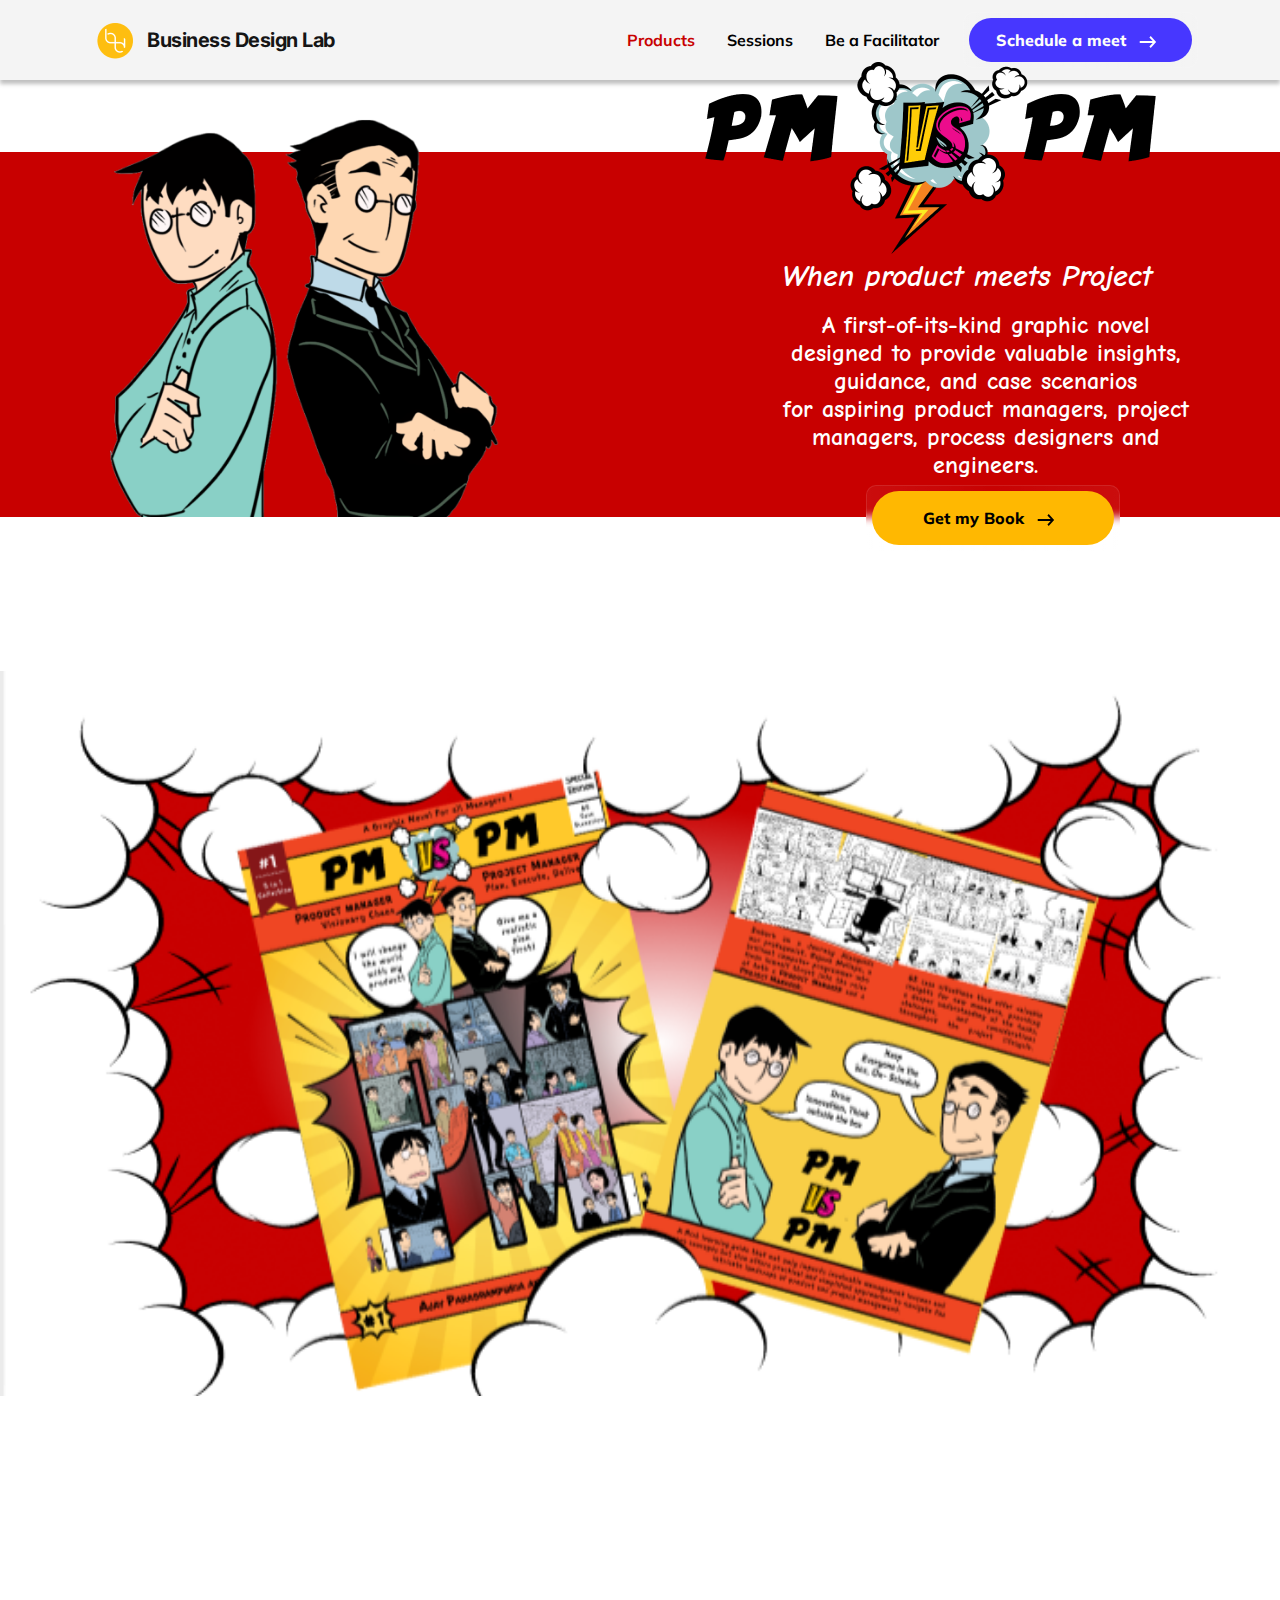
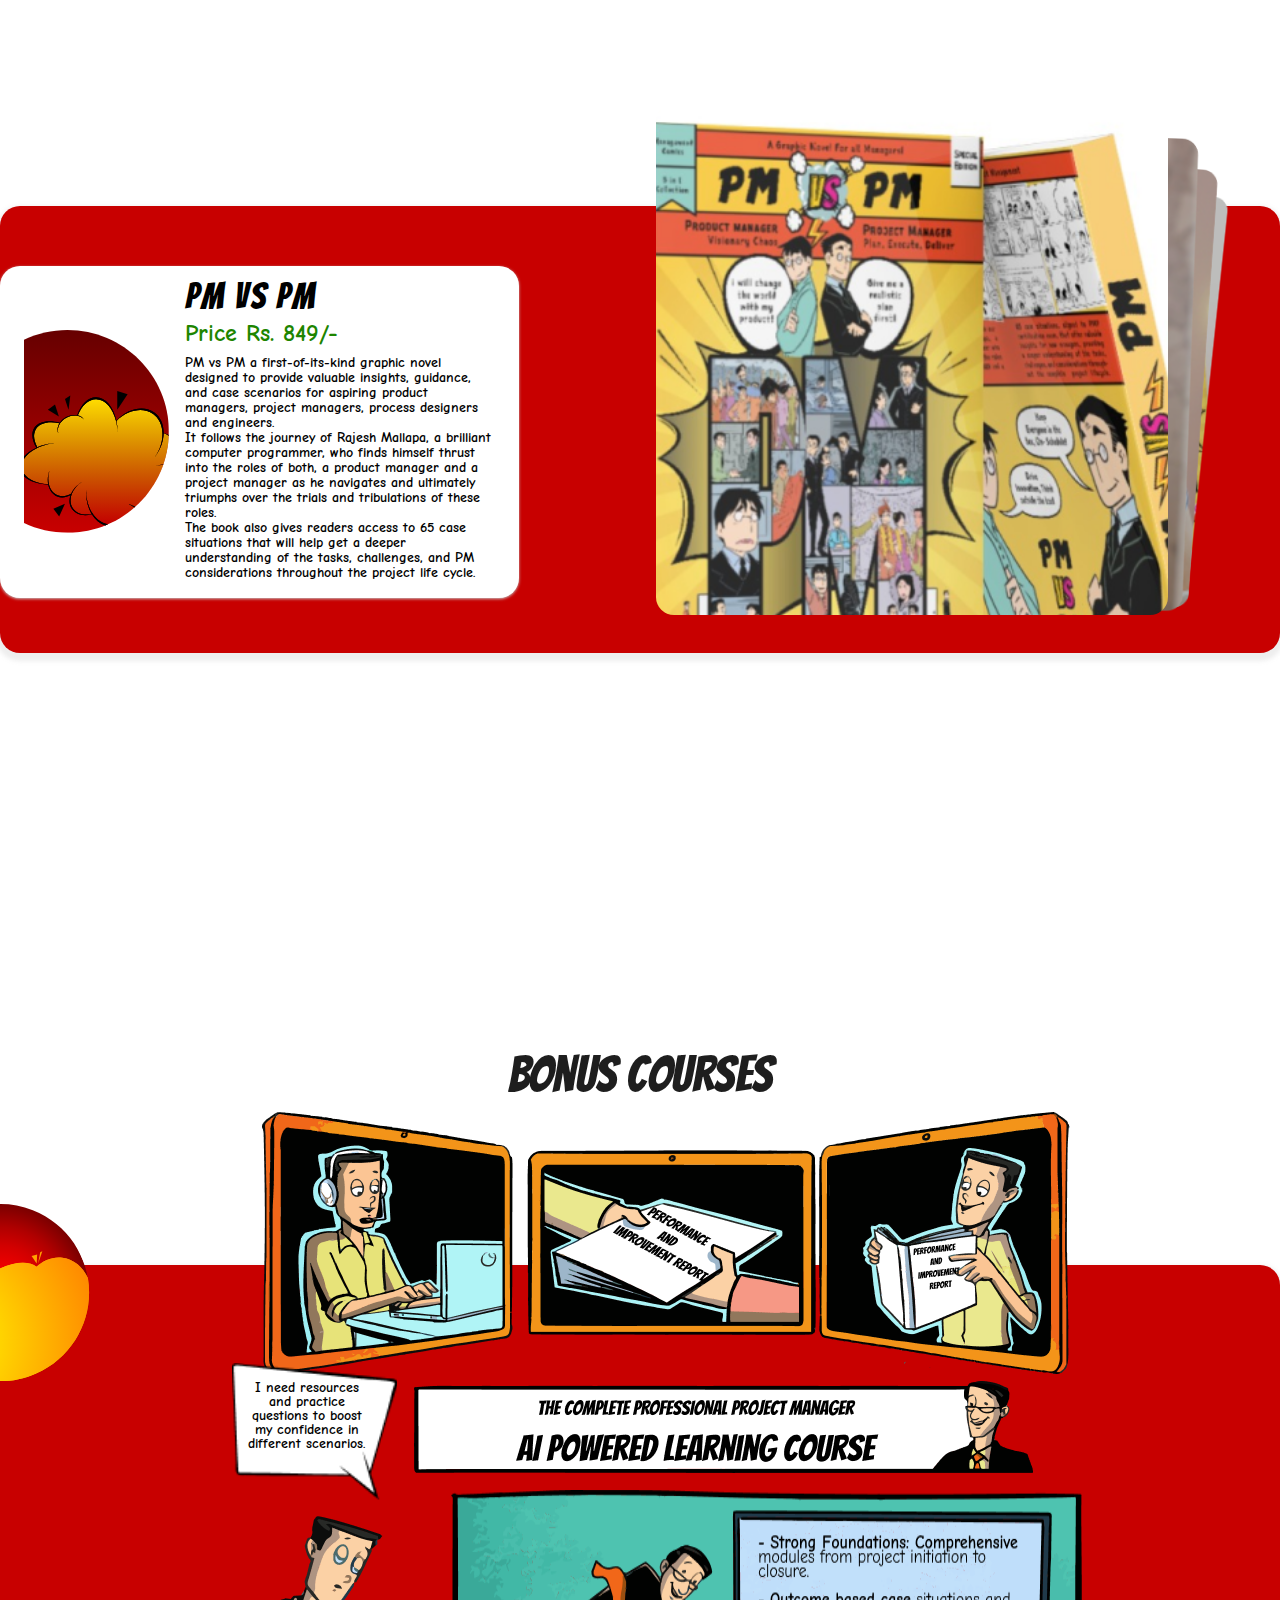
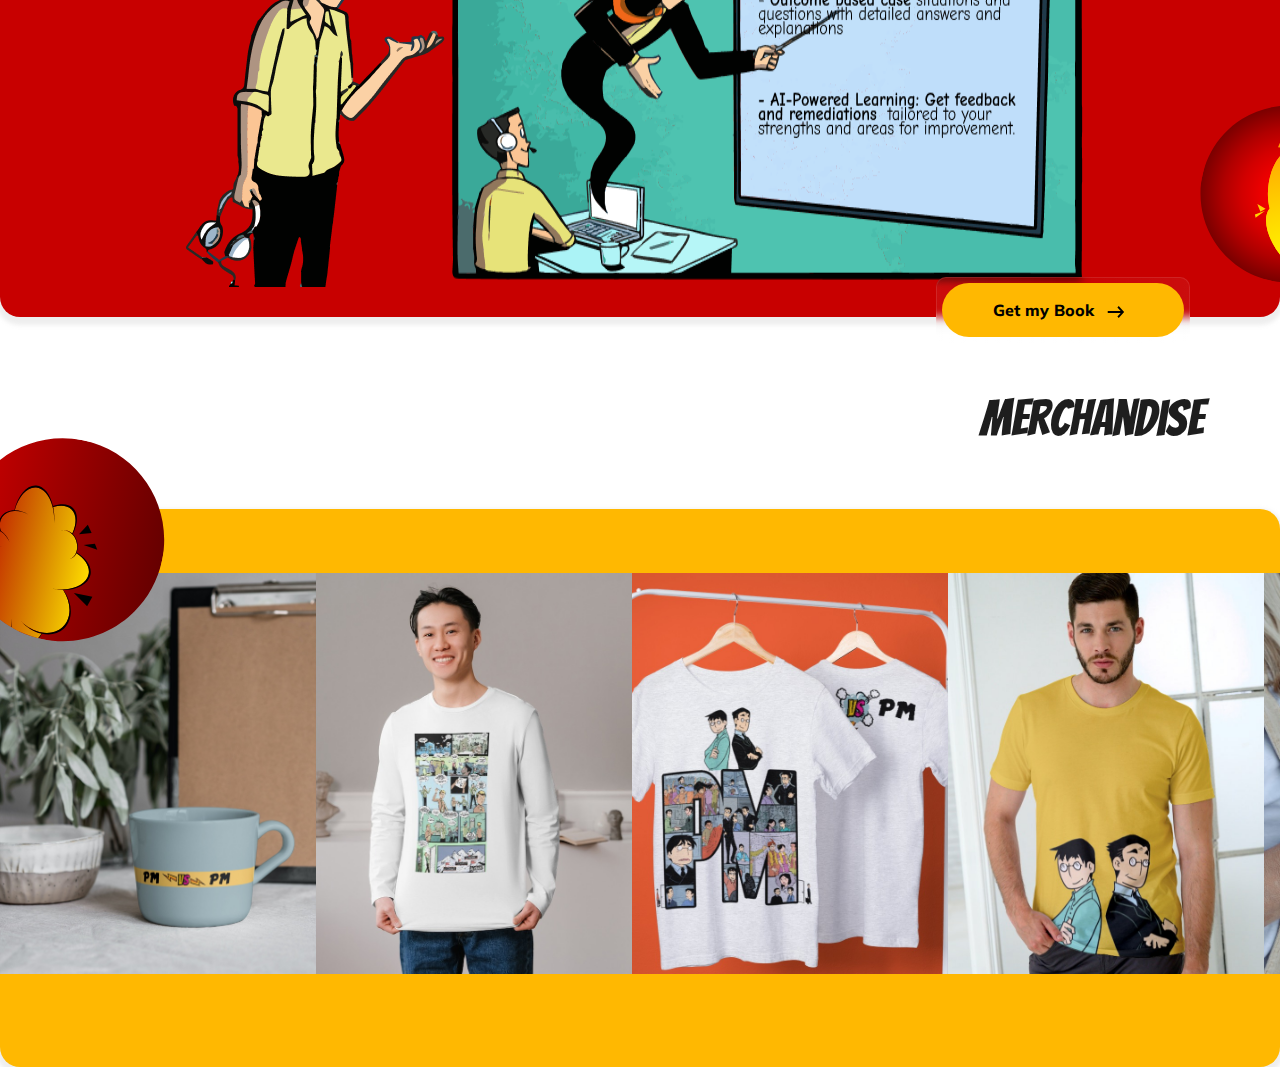
==== index.html @ f2a768a2 "new changes" ====
<!DOCTYPE html>
<html lang="zxx">
  <head>
    <title>Comic </title>
    <meta charset="UTF-8" />
    <meta name="description" content="Comic " />
    <meta name="keywords" content="comic" />
    <meta name="viewport" content="width=device-width, initial-scale=1.0" />
    <!-- Favicon -->
    <link href="img/favicon.ico" rel="shortcut icon" />

    <!-- Stylesheets -->
    <link rel="stylesheet" href="assets/css/animate.css" />
    <link rel="stylesheet" href="assets/css/aos.css" />
    <link rel="stylesheet" href="assets/css/bootstrap.min.css" />
    <link rel="stylesheet" href="assets/css/slick-theme.min.css" />
    <link rel="stylesheet" href="assets/css/slick.min.css" />
    <link rel="stylesheet" href="assets/css/swiper-bundle.min.css" />
    <link rel="stylesheet" href="assets/css/style.css" />
    <link rel="stylesheet" href="assets/css/responsive.css" />

    <!--[if lt IE 9]>
      <script src="https://oss.maxcdn.com/html5shiv/3.7.2/html5shiv.min.js"></script>
      <script src="https://oss.maxcdn.com/respond/1.4.2/respond.min.js"></script>
    <![endif]-->
  </head>
  <body>
    <!-- Page Preloder -->
    <!-- <div id="preloder">
		<div class="loader"></div>
	</div> -->

    <!-- Header section -->
    <header class="header">
      <nav class="navbar navbar-expand-lg py-lg-0">
        <div class="container">
          <a class="navbar-brand" href="index.html">
            <img
              src="assets/images/comic-logo.png"
              alt="Comic"
              title="Comic"
            />Business Design Lab
          </a>
          <button
            class="navbar-toggler border-1"
            type="button"
            data-bs-toggle="offcanvas"
            data-bs-target="#offcanvasExample"
            aria-controls="offcanvasExample"
          >
            <!-- <span class="mx-2 fs-5">Menu</span> -->
            <span class="navbar-toggler-icon"></span>
          </button>
          <div
            class="offcanvas offcanvas-start"
            tabindex="-1"
            id="offcanvasExample"
            aria-labelledby="offcanvasExampleLabel"
          >
            <div class="offcanvas-header">
              <a class="navbar-brand" href>
                <img
                  class="header-inner"
                  src="assets/images/comic-logo.png"
                  alt="Logo"
                />Business Design Lab
              </a>
              <button
                type="button"
                class="btn-close"
                data-bs-dismiss="offcanvas"
                aria-label="Close"
              ></button>
            </div>
            <div class="offcanvas-body">
              <div class="navbar-collapse">
                <ul class="navbar-nav ms-auto mb-2 mb-lg-0">
                  <li class="nav-item">
                    <a
                      class="nav-link active"
                      aria-current="page"
                      href="index.html"
                      >Products</a
                    >
                  </li>
                  <li class="nav-item">
                    <a class="nav-link" href="#">Sessions</a>
                  </li>
                  <li class="nav-item">
                    <a class="nav-link" href="#">Be a Facilitator</a>
                  </li>
                </ul>
                <div class="d-flex align-items-center">
                  <a href="#" class="action-btn"
                    ><span
                      >Schedule a meet
                      <svg
                        xmlns="http://www.w3.org/2000/svg"
                        class="mx-2"
                        width="18"
                        height="12"
                        viewBox="0 0 18 12"
                        fill="none"
                      >
                        <path
                          fill-rule="evenodd"
                          clip-rule="evenodd"
                          d="M0.738161 7L13.6682 7L10.4015 10.59L11.6881 12L17.1631 6L11.6881 -2.43189e-06L10.4015 1.41L13.6682 5L0.738162 5L0.738161 7Z"
                          fill="white"
                        />
                      </svg> </span
                  ></a>
                </div>
              </div>
            </div>
          </div>
        </div>
      </nav>
    </header>
    <!-- Header section end -->

    <!-- Hero section -->
    <section class="second-section position-relative">
      <div class="second-banner row align-items-center">
        <div class="col-lg-5 col-md-6 col-sm-12 left position-relative">
          <img
            src="assets/images/two-boys.png"
            class="img-fluid w-100"
            alt=""
          />
        </div>
        <div class="col-lg-7 col-md-6 col-sm-12 right position-relative">
          <img
            src="assets/images/pmvspm.png"
            class="img-fluid text-end"
            alt=""
          />
          <h3 class="right-heading">When product meets Project</h3>
          <p class="right-para">
            A first-of-its-kind graphic novel designed to provide valuable
            insights, guidance, and case scenarios for aspiring product
            managers, project managers, process designers and engineers.
          </p>
          <div class="d-flex align-items-center butn">
            <a href="#" class="action-btn2"
              ><span
                >Get my Book
                <svg
                  xmlns="http://www.w3.org/2000/svg"
                  class="mx-2"
                  width="18"
                  height="12"
                  viewBox="0 0 18 12"
                  fill="none"
                >
                  <path
                    fill-rule="evenodd"
                    clip-rule="evenodd"
                    d="M0.738161 7L13.6682 7L10.4015 10.59L11.6881 12L17.1631 6L11.6881 -2.43189e-06L10.4015 1.41L13.6682 5L0.738162 5L0.738161 7Z"
                    fill="black"
                  />
                </svg> </span
            ></a>
          </div>
        </div>
      </div>
    </section>

    <!-- Hero section end -->

    <!-- pm section -->
    <!-- <section class="pm">
    <div class="container  d-flex justify-content-evenly">
      <div class="side1">
        <img src="assets/images/rotatebook-1.png" alt="">
      </div>
      <div class="side2">
        <img src="assets/images/rotatebook-2.png" alt="">
      </div>
    </div>
  </section> -->
    <!-- <section class="pm2 text-center">
    <img src="assets/images/pmvspm2.png" class="img-fluid" alt="">
  </section> -->
    <!-- pm section end -->
    <!-- pm section  -->
    <section class="pm">
      <img src="assets/images/second-bgs.png" class="img-fluid w-100" alt="" />
    </section>
    <!-- pm section end -->

    <!-- get my book -->
    <section class="books">
      <div class="row">
        <div class="col-lg-5 col-md-6">
          <div class="book-card d-flex">
            <figure class="mb-0">
              <svg
                xmlns="http://www.w3.org/2000/svg"
                width="145"
                height="203"
                viewBox="0 0 145 203"
                fill="none"
              >
                <g clip-path="url(#clip0_262_2095)">
                  <path
                    d="M43.4454 202.891C99.4722 202.891 144.891 157.472 144.891 101.445C144.891 45.4187 99.4722 0 43.4454 0C-12.5813 0 -58 45.4187 -58 101.445C-58 157.472 -12.5813 202.891 43.4454 202.891Z"
                    fill="url(#paint0_linear_262_2095)"
                  />
                  <path
                    d="M139.375 134.524C137.403 135.097 135.316 135.455 133.163 135.573C135.356 135.356 137.476 134.892 139.493 134.184C142.544 125.232 144.377 115.716 144.798 105.833C143.257 104.828 141.536 103.986 139.675 103.336L139.624 103.318V103.374C139.469 110.779 136.838 118.51 132.195 125.246C134.253 121.976 135.844 118.518 136.935 114.942C138.163 110.913 138.709 106.896 138.559 103.004C138.555 102.894 138.551 102.777 138.543 102.65C138.349 98.7858 137.472 95.2313 135.935 92.0878C134.342 88.8337 132.102 86.1486 129.276 84.1115C127.427 82.7779 125.368 81.7603 123.161 81.0866C121.019 80.4326 118.731 80.1007 116.364 80.1007C108.147 80.1007 99.4358 84.0404 92.4652 90.9103L92.4494 90.9261L92.4533 90.9478C93.0777 93.9866 93.4314 97.1479 93.5104 100.366C93.3267 97.2467 92.8801 94.2 92.1807 91.2778C92.157 91.177 92.1313 91.0762 92.1076 90.9775C91.3271 87.8083 90.2563 84.8465 88.9285 82.1693C87.6107 79.5158 86.0616 77.1903 84.3249 75.26C80.7171 71.2511 76.479 69.131 72.071 69.131C70.1821 69.131 68.3071 69.5242 66.4973 70.2987C64.7428 71.0495 63.0515 72.1599 61.4689 73.5963C58.353 76.4257 55.7015 80.4958 53.8008 85.3682L53.785 85.4097L53.8284 85.4215C56.5136 86.0913 58.6889 87.5613 60.0384 89.6023C58.5783 87.6957 56.3575 86.36 53.6724 85.7969C53.4629 85.7515 53.2495 85.712 53.0342 85.6784C52.2834 85.5578 51.5049 85.4966 50.7166 85.4966C47.9307 85.4966 45.0638 86.2454 42.4281 87.6601C40.0097 88.9582 37.9331 90.7483 36.4197 92.8367C36.2834 93.0244 36.153 93.2121 36.0344 93.3939C34.8647 95.1642 34.1238 97.0945 33.8887 98.9794C33.6951 100.528 33.8472 102.048 34.3273 103.435C33.0075 100.37 33.4283 96.7231 35.5247 93.3049L35.5543 93.2575L35.499 93.2457C32.5807 92.5917 29.7652 92.2617 27.1275 92.2617C23.7015 92.2617 20.6686 92.8149 18.11 93.9036C15.4584 95.0318 13.4036 96.7053 12.0047 98.8727C10.4518 101.277 9.78592 104.15 10.0309 107.408C10.266 110.554 11.331 113.916 13.1961 117.402L13.2139 117.433L13.2475 117.42C17.6773 115.509 22.516 114.148 27.6471 113.367C22.5891 114.308 17.7405 115.847 13.5004 117.872C13.2258 118.002 12.9492 118.139 12.6785 118.275C7.73503 120.753 3.73404 123.855 1.10623 127.249C-0.227437 128.972 -1.19953 130.756 -1.78041 132.552C-2.38105 134.406 -2.5648 136.273 -2.32968 138.098C-2.04714 140.293 -1.16792 142.376 0.284295 144.288C1.68711 146.138 3.60166 147.803 5.97855 149.238C8.32382 150.655 11.0702 151.818 14.1406 152.699C17.2446 153.589 20.6172 154.171 24.1658 154.428L24.2171 154.432L24.2073 154.381C23.3952 150.139 23.818 145.419 25.3967 140.961C23.9959 145.521 23.7983 150.247 24.8534 154.446C24.881 154.561 24.9126 154.677 24.9442 154.794C25.616 157.285 26.6968 159.467 28.1549 161.274C29.6664 163.149 31.5158 164.538 33.6555 165.404C35.248 166.05 36.9433 166.376 38.6958 166.376C41.4599 166.376 44.3505 165.548 47.0554 163.985L47.0673 163.979L47.0732 163.967C48.8218 159.883 51.9376 156.137 55.9149 153.308C54.3066 154.557 52.8583 155.958 51.5978 157.483C50.0902 159.307 48.885 161.267 48.0157 163.309C47.8596 163.679 47.7094 164.058 47.5731 164.438C46.7057 166.85 46.3461 169.243 46.5042 171.549C46.6682 173.935 47.3814 176.125 48.6262 178.051C51.3468 182.261 56.3199 184.676 62.271 184.676C64.0058 184.676 65.788 184.468 67.5662 184.059L67.6195 184.047L67.5919 184C63.7786 177.652 61.8897 169.705 62.2374 161.531C62.2374 165.396 62.7294 169.17 63.7094 172.776C64.8139 176.84 66.4894 180.531 68.6904 183.747C68.7556 183.844 68.8248 183.941 68.8919 184.038C71.1127 187.207 73.7465 189.748 76.7201 191.589C79.0219 193.016 81.46 193.978 83.9969 194.466C109.866 183.174 130.112 161.407 139.381 134.526L139.375 134.524Z"
                    fill="url(#paint1_linear_262_2095)"
                  />
                  <path
                    d="M68.9195 184.012C68.8503 183.915 68.7851 183.818 68.7179 183.722C64.3811 177.385 61.9232 168.868 62.3144 159.619C62.2867 159.939 62.263 160.257 62.2433 160.579C61.6821 169.425 63.731 177.654 67.5542 184.016C59.8189 185.79 52.3208 183.696 48.6577 178.023C46.1188 174.092 45.9034 169.19 47.6065 164.446C47.7429 164.068 47.8891 163.693 48.0491 163.32C49.7641 159.291 52.8602 155.446 57.0825 152.488C57.0963 152.478 57.1121 152.468 57.1259 152.459C57.2405 152.38 57.3551 152.301 57.4717 152.222C57.361 152.291 57.2504 152.36 57.1378 152.431C57.124 152.439 57.1101 152.449 57.0963 152.457C57.0469 152.486 56.9995 152.518 56.9501 152.549C52.2793 155.567 48.871 159.652 47.0316 163.948C42.7342 166.431 37.9468 167.099 33.6653 165.365C29.3047 163.598 26.2995 159.678 24.9777 154.78C24.9461 154.666 24.9164 154.549 24.8868 154.432C23.7349 149.853 24.0352 144.457 26.0427 139.183C25.9616 139.371 25.8826 139.561 25.8056 139.75C23.7784 144.757 23.3042 149.904 24.1617 154.385C9.83319 153.346 -1.14237 147.029 -2.29624 138.089C-3.2545 130.658 2.80923 123.258 12.6922 118.307C12.9629 118.171 13.2375 118.036 13.5141 117.906C18.3193 115.61 23.972 113.887 30.1247 112.996C29.7888 113.034 29.4529 113.075 29.117 113.118C23.3022 113.867 17.9122 115.361 13.2276 117.382C9.55658 110.524 8.86703 103.797 12.0342 98.8927C16.0016 92.7499 25.0627 90.948 35.487 93.2834C33.3195 96.8181 32.8532 100.857 34.6334 104.168C34.6828 104.263 34.7362 104.356 34.7895 104.447C33.118 101.052 33.7285 96.9525 36.0639 93.4158C36.1864 93.2301 36.3168 93.0443 36.4492 92.8606C37.9113 90.8413 39.9464 89.0374 42.4438 87.6959C45.9607 85.807 49.7384 85.1905 53.0242 85.7181C53.2376 85.7517 53.4509 85.7912 53.6604 85.8366C56.6557 86.4649 59.1827 88.0752 60.6349 90.5667C60.5875 90.4719 60.5401 90.377 60.4887 90.2822C59.1393 87.7709 56.7288 86.1034 53.8362 85.3822C57.6357 75.6474 64.3811 69.1727 72.0689 69.1727C81.1516 69.1727 88.9185 78.212 92.0679 90.9895C92.0917 91.0903 92.1173 91.191 92.1411 91.2938C92.9926 94.8502 93.4885 98.6912 93.5577 102.704C93.5636 102.384 93.5656 102.064 93.5656 101.742C93.5656 97.97 93.1882 94.3424 92.4908 90.946C103.654 79.9468 118.992 76.7559 129.251 84.1513C135.02 88.3103 138.12 95.0518 138.501 102.659C138.507 102.775 138.513 102.894 138.517 103.01C138.815 110.682 136.363 119.202 131.108 126.823C131.299 126.568 131.491 126.309 131.679 126.048C136.861 118.858 139.507 110.803 139.659 103.38C141.526 104.032 143.251 104.877 144.792 105.887C144.802 105.64 144.814 105.391 144.822 105.144C143.249 104.253 141.518 103.518 139.663 102.973C139.732 94.6052 136.614 87.0873 130.375 82.5904C119.745 74.9263 103.66 78.6289 92.4196 90.6102C89.533 77.0226 81.5112 67.2523 72.0669 67.2523C63.9207 67.2523 56.8315 74.5232 53.1862 85.2419C49.7957 84.5761 45.8244 85.1589 42.1415 87.1387C39.4801 88.5672 37.3442 90.5232 35.8663 92.7045C24.5786 89.6341 14.5593 91.2483 10.3291 97.7961C6.93272 103.054 7.97002 110.404 12.3622 117.769C1.49335 122.701 -5.32119 130.511 -4.30958 138.355C-3.10039 147.723 8.89667 154.213 24.2368 154.764C25.3768 160.2 28.5005 164.606 33.2029 166.51C37.4904 168.247 42.2837 167.575 46.5831 165.086C44.8641 169.842 45.0755 174.759 47.6204 178.701C51.4811 184.678 59.5957 186.681 67.7617 184.376C71.1106 189.801 75.7656 193.822 81.1892 195.644C82.1534 195.256 83.1097 194.859 84.0581 194.444C78.02 193.298 72.7565 189.503 68.9175 184.022L68.9195 184.012Z"
                    fill="black"
                  />
                  <path
                    d="M68.9195 184.012C68.8503 183.915 68.7851 183.818 68.7179 183.722C64.3811 177.385 61.9232 168.868 62.3144 159.619C62.2867 159.939 62.263 160.257 62.2433 160.579C61.6821 169.425 63.731 177.654 67.5542 184.016C59.8189 185.79 52.3208 183.696 48.6577 178.023C46.1188 174.092 45.9034 169.19 47.6065 164.446C47.7429 164.068 47.8891 163.693 48.0491 163.32C49.7641 159.291 52.8602 155.446 57.0825 152.488C57.0963 152.478 57.1121 152.468 57.1259 152.459C57.2405 152.38 57.3551 152.301 57.4717 152.222C57.361 152.291 57.2504 152.36 57.1378 152.431C57.124 152.439 57.1101 152.449 57.0963 152.457C57.0469 152.486 56.9995 152.518 56.9501 152.549C52.2793 155.567 48.871 159.652 47.0316 163.948C42.7342 166.431 37.9468 167.099 33.6653 165.365C29.3047 163.598 26.2995 159.678 24.9777 154.78C24.9461 154.666 24.9164 154.549 24.8868 154.432C23.7349 149.853 24.0352 144.457 26.0427 139.183C25.9616 139.371 25.8826 139.561 25.8056 139.75C23.7784 144.757 23.3042 149.904 24.1617 154.385C9.83319 153.346 -1.14237 147.029 -2.29624 138.089C-3.2545 130.658 2.80923 123.258 12.6922 118.307C12.9629 118.171 13.2375 118.036 13.5141 117.906C18.3193 115.61 23.972 113.887 30.1247 112.996C29.7888 113.034 29.4529 113.075 29.117 113.118C23.3022 113.867 17.9122 115.361 13.2276 117.382C9.55658 110.524 8.86703 103.797 12.0342 98.8927C16.0016 92.7499 25.0627 90.948 35.487 93.2834C33.3195 96.8181 32.8532 100.857 34.6334 104.168C34.6828 104.263 34.7362 104.356 34.7895 104.447C33.118 101.052 33.7285 96.9525 36.0639 93.4158C36.1864 93.2301 36.3168 93.0443 36.4492 92.8606C37.9113 90.8413 39.9464 89.0374 42.4438 87.6959C45.9607 85.807 49.7384 85.1905 53.0242 85.7181C53.2376 85.7517 53.4509 85.7912 53.6604 85.8366C56.6557 86.4649 59.1827 88.0752 60.6349 90.5667C60.5875 90.4719 60.5401 90.377 60.4887 90.2822C59.1393 87.7709 56.7288 86.1034 53.8362 85.3822C57.6357 75.6474 64.3811 69.1727 72.0689 69.1727C81.1516 69.1727 88.9185 78.212 92.0679 90.9895C92.0917 91.0903 92.1173 91.191 92.1411 91.2938C92.9926 94.8502 93.4885 98.6912 93.5577 102.704C93.5636 102.384 93.5656 102.064 93.5656 101.742C93.5656 97.97 93.1882 94.3424 92.4908 90.946C103.654 79.9468 118.992 76.7559 129.251 84.1513C135.02 88.3103 138.12 95.0518 138.501 102.659C138.507 102.775 138.513 102.894 138.517 103.01C138.815 110.682 136.363 119.202 131.108 126.823C131.299 126.568 131.491 126.309 131.679 126.048C136.861 118.858 139.507 110.803 139.659 103.38C141.526 104.032 143.251 104.877 144.792 105.887C144.802 105.64 144.814 105.391 144.822 105.144C143.249 104.253 141.518 103.518 139.663 102.973C139.732 94.6052 136.614 87.0873 130.375 82.5904C119.745 74.9263 103.66 78.6289 92.4196 90.6102C89.533 77.0226 81.5112 67.2523 72.0669 67.2523C63.9207 67.2523 56.8315 74.5232 53.1862 85.2419C49.7957 84.5761 45.8244 85.1589 42.1415 87.1387C39.4801 88.5672 37.3442 90.5232 35.8663 92.7045C24.5786 89.6341 14.5593 91.2483 10.3291 97.7961C6.93272 103.054 7.97002 110.404 12.3622 117.769C1.49335 122.701 -5.32119 130.511 -4.30958 138.355C-3.10039 147.723 8.89667 154.213 24.2368 154.764C25.3768 160.2 28.5005 164.606 33.2029 166.51C37.4904 168.247 42.2837 167.575 46.5831 165.086C44.8641 169.842 45.0755 174.759 47.6204 178.701C51.4811 184.678 59.5957 186.681 67.7617 184.376C71.1106 189.801 75.7656 193.822 81.1892 195.644C82.1534 195.256 83.1097 194.859 84.0581 194.444C78.02 193.298 72.7565 189.503 68.9175 184.022L68.9195 184.012Z"
                    fill="black"
                  />
                  <path
                    d="M110.006 176.133C108.386 175.388 106.721 174.686 105.006 174.192C104.921 174.404 104.883 174.398 105.104 174.514C105.312 174.625 105.517 174.738 105.723 174.852C105.932 174.969 106.14 175.083 106.349 175.202C106.861 175.49 107.369 175.787 107.874 176.085C108.73 176.589 109.574 177.115 110.411 177.65C110.733 177.366 111.055 177.079 111.376 176.791C110.923 176.565 110.467 176.344 110.006 176.133Z"
                    fill="black"
                  />
                  <path
                    d="M131.27 135.658C131.475 135.658 131.679 135.658 131.884 135.658C134.514 135.627 137.031 135.239 139.36 134.562C139.41 134.42 139.459 134.277 139.509 134.135C136.982 135.024 134.2 135.562 131.27 135.658Z"
                    fill="black"
                  />
                  <path
                    d="M93.2847 79.8755L103.612 64.2074L93.2847 61.0026V79.8755Z"
                    fill="black"
                  />
                  <path
                    d="M23.8457 79.8759L34.8845 86.643L30.9665 74.5353L23.8457 79.8759Z"
                    fill="black"
                  />
                  <path
                    d="M40.9385 69.1313L44.4989 79.8757L46.2791 65.6322L40.9385 69.1313Z"
                    fill="black"
                  />
                  <path
                    d="M29.3638 178.873L40.938 173.886L35.1509 186.707L29.3638 178.873Z"
                    fill="black"
                  />
                </g>
                <defs>
                  <linearGradient
                    id="paint0_linear_262_2095"
                    x1="43.4474"
                    y1="202.891"
                    x2="43.4474"
                    y2="0"
                    gradientUnits="userSpaceOnUse"
                  >
                    <stop stop-color="#C80000" />
                    <stop offset="1" stop-color="#660000" />
                  </linearGradient>
                  <linearGradient
                    id="paint1_linear_262_2095"
                    x1="71.1847"
                    y1="69.131"
                    x2="71.1847"
                    y2="194.466"
                    gradientUnits="userSpaceOnUse"
                  >
                    <stop stop-color="#FFDC00" />
                    <stop offset="1" stop-color="#FFDC00" stop-opacity="0" />
                  </linearGradient>
                  <clipPath id="clip0_262_2095">
                    <rect
                      width="202.893"
                      height="202.893"
                      fill="white"
                      transform="translate(-58)"
                    />
                  </clipPath>
                </defs>
              </svg>
            </figure>
            <div class="book-card-text">
              <p class="mb-2 pm-text">PM VS PM</p>
              <p class="mb-2 price">Price Rs. 849/-</p>
              <p class="mb-0 book-para">
                PM vs PM a first-of-its-kind graphic novel designed to provide
                valuable insights, guidance, and case scenarios for aspiring
                product managers, project managers, process designers and
                engineers.
              </p>
              <p class="mb-0 book-para">
                It follows the journey of Rajesh Mallapa, a brilliant computer
                programmer, who finds himself thrust into the roles of both, a
                product manager and a project manager as he navigates and
                ultimately triumphs over the trials and tribulations of these
                roles.
              </p>
              <p class="mb-0 book-para">
                The book also gives readers access to 65 case situations that
                will help get a deeper understanding of the tasks, challenges,
                and PM considerations throughout the project life cycle.
              </p>
            </div>
          </div>
        </div>
        <div class="col-lg-7 col-md-6">
          <div class="swiper mySwiper">
            <div class="swiper-wrapper">
              <div class="swiper-slide">
                <img
                  src="assets/images/books.png"
                  class="img-fluid w-100 object-fit-fill"
                  alt=""
                />
              </div>
              <div class="swiper-slide">
                <img
                  src="assets/images/girl-with-book.png"
                  class="img-fluid w-100 object-fit-fill"
                  alt=""
                />
              </div>
              <div class="swiper-slide">
                <img
                  src="assets/images/girl2.png"
                  class="img-fluid w-100 object-fit-fill"
                  alt=""
                />
              </div>
              <div class="swiper-slide">
                <img
                  src="assets/images/girl3.png"
                  class="img-fluid w-100 object-fit-fill"
                  alt=""
                />
              </div>
              <!-- <div class="swiper-slide">Slide 5</div>
              <div class="swiper-slide">Slide 6</div>
              <div class="swiper-slide">Slide 7</div>
              <div class="swiper-slide">Slide 8</div>
              <div class="swiper-slide">Slide 9</div> -->
            </div>
          </div>
        </div>
      </div>
    </section>
    <!-- get my book end -->

    <!-- flip section  -->

    <!-- flip section end -->

    <!-- bonus section -->
    <h2 class="title text-center">Bonus Courses</h2>
    <section class="bonus">
      <svg
        xmlns="http://www.w3.org/2000/svg"
        width="118"
        class="left-top"
        height="234"
        viewBox="0 0 118 234"
        fill="none"
      >
        <g clip-path="url(#clip0_286_3168)">
          <path
            d="M82.9934 148.79C100.789 103.267 78.3127 51.9378 32.7904 34.1418C-12.732 16.3458 -64.0616 38.8224 -81.8576 84.3448C-99.6536 129.867 -77.1769 181.197 -31.6546 198.993C13.8677 216.789 65.1974 194.312 82.9934 148.79Z"
            fill="url(#paint0_radial_286_3168)"
          />
          <path
            d="M36.6801 87.4262L37.1526 78.5834L31.5518 79.9674L36.6801 87.4262Z"
            fill="url(#paint1_radial_286_3168)"
          />
          <path
            d="M-51.3682 138.79C-56.0508 151.536 -56.5964 164.011 -53.5438 172.194C-53.7822 173.431 -53.974 174.693 -54.115 175.97C-54.5014 179.436 -54.5059 182.842 -54.1694 186.129C-29.3465 205.626 5.13041 211.182 36.0678 197.635C73.9618 181.042 94.3964 141.109 87.8961 102.084C83.0377 91.0635 73.7864 83.109 62.3761 81.6752C52.8292 80.475 43.618 84.0677 36.5085 90.8214C29.1725 84.4171 12.4907 85.5989 -3.60511 94.2804C-11.6249 98.6069 -18.1689 104.077 -22.5527 109.67C-32.4888 108.827 -44.8304 121.001 -51.3666 138.79L-51.3682 138.79Z"
            fill="url(#paint2_radial_286_3168)"
          />
          <path
            d="M-51.3682 138.791C-56.0508 151.536 -56.5964 164.011 -53.5438 172.194C-53.7822 173.432 -53.974 174.693 -54.115 175.97C-54.5014 179.437 -54.5059 182.843 -54.1694 186.13C-29.3465 205.627 5.13041 211.183 36.0678 197.636C73.9618 181.042 94.3964 141.109 87.8961 102.085C83.0377 91.064 73.7864 83.1094 62.3761 81.6757C52.8292 80.4754 43.618 84.0681 36.5085 90.8219C29.1725 84.4176 12.4907 85.5994 -3.60511 94.2809C-11.6249 98.6074 -18.1689 104.077 -22.5527 109.67C-32.4888 108.827 -44.8304 121.001 -51.3666 138.79L-51.3682 138.791Z"
            fill="url(#paint3_radial_286_3168)"
          />
          <path
            d="M40.2328 76.166L38.0464 87.7094L42.3174 75.2532L40.2328 76.166Z"
            fill="url(#paint4_radial_286_3168)"
          />
        </g>
        <defs>
          <radialGradient
            id="paint0_radial_286_3168"
            cx="0"
            cy="0"
            r="1"
            gradientUnits="userSpaceOnUse"
            gradientTransform="translate(0.568366 116.567) rotate(-23.648) scale(88.5)"
          >
            <stop stop-color="#FF0000" />
            <stop offset="0.15" stop-color="#F90000" />
            <stop offset="0.33" stop-color="#EA0000" />
            <stop offset="0.53" stop-color="#D20000" />
            <stop offset="0.74" stop-color="#B00000" />
            <stop offset="0.95" stop-color="#840000" />
            <stop offset="1" stop-color="#7A0000" />
          </radialGradient>
          <radialGradient
            id="paint1_radial_286_3168"
            cx="0"
            cy="0"
            r="1"
            gradientUnits="userSpaceOnUse"
            gradientTransform="translate(-64.8261 164.35) rotate(-23.648) scale(169.544 169.544)"
          >
            <stop stop-color="#FFFF00" />
            <stop offset="0.38" stop-color="#FFD400" />
            <stop offset="1" stop-color="#FF8600" />
          </radialGradient>
          <radialGradient
            id="paint2_radial_286_3168"
            cx="0"
            cy="0"
            r="1"
            gradientUnits="userSpaceOnUse"
            gradientTransform="translate(-64.8247 164.349) rotate(-23.648) scale(169.54 169.54)"
          >
            <stop stop-color="#FFFF00" />
            <stop offset="0.38" stop-color="#FFD400" />
            <stop offset="1" stop-color="#FF8600" />
          </radialGradient>
          <radialGradient
            id="paint3_radial_286_3168"
            cx="0"
            cy="0"
            r="1"
            gradientUnits="userSpaceOnUse"
            gradientTransform="translate(-64.8247 164.35) rotate(-23.648) scale(169.54 169.54)"
          >
            <stop stop-color="#FFFF00" />
            <stop offset="0.38" stop-color="#FFD400" />
            <stop offset="1" stop-color="#FF8600" />
          </radialGradient>
          <radialGradient
            id="paint4_radial_286_3168"
            cx="0"
            cy="0"
            r="1"
            gradientUnits="userSpaceOnUse"
            gradientTransform="translate(-64.8261 164.35) rotate(-23.648) scale(169.54 169.54)"
          >
            <stop stop-color="#FFFF00" />
            <stop offset="0.38" stop-color="#FFD400" />
            <stop offset="1" stop-color="#FF8600" />
          </radialGradient>
          <clipPath id="clip0_286_3168">
            <rect
              width="177"
              height="177"
              fill="white"
              transform="translate(-116 70.998) rotate(-23.648)"
            />
          </clipPath>
        </defs>
      </svg>
      <svg
        xmlns="http://www.w3.org/2000/svg"
        width="97"
        class="right-bottom"
        height="213"
        viewBox="0 0 97 213"
        fill="none"
      >
        <g clip-path="url(#clip0_286_3156)">
          <path
            d="M180.974 58.9695C154.993 17.5692 100.37 5.06924 58.9695 31.05C17.5693 57.0307 5.06927 111.654 31.05 153.054C57.0307 194.454 111.654 206.954 153.054 180.974C194.454 154.993 206.954 100.37 180.974 58.9695Z"
            fill="url(#paint0_radial_286_3156)"
          />
          <path
            d="M104.097 59.6478L97.2737 54.0035L95.0513 59.3276L104.097 59.6478Z"
            fill="url(#paint1_radial_286_3156)"
          />
          <path
            d="M92.9473 160.971C100.4 172.321 110.098 180.187 118.49 182.606C119.343 183.534 120.242 184.439 121.184 185.313C123.739 187.687 126.473 189.718 129.315 191.405C159.758 183.068 184.748 158.675 192.282 125.753C201.51 85.4273 181.591 45.2346 146.367 27.2243C134.619 24.5665 122.72 27.2638 114.775 35.578C108.127 42.534 105.53 52.0738 106.723 61.807C97.2103 63.8884 88.2283 77.9952 85.6209 96.0961C84.3225 105.116 84.8215 113.63 86.7051 120.482C80.1124 127.963 82.5462 145.127 92.9477 160.97L92.9473 160.971Z"
            fill="url(#paint2_radial_286_3156)"
          />
          <path
            d="M92.9478 160.971C100.4 172.321 110.099 180.187 118.491 182.606C119.343 183.534 120.243 184.439 121.185 185.313C123.74 187.687 126.474 189.718 129.315 191.405C159.759 183.068 184.749 158.675 192.283 125.753C201.511 85.4273 181.592 45.2346 146.367 27.2243C134.62 24.5665 122.721 27.2638 114.776 35.578C108.127 42.534 105.53 52.0738 106.724 61.807C97.2108 63.8884 88.2288 77.9952 85.6214 96.0961C84.323 105.116 84.822 113.63 86.7056 120.482C80.1129 127.963 82.5467 145.127 92.9482 160.97L92.9478 160.971Z"
            fill="url(#paint3_radial_286_3156)"
          />
          <path
            d="M72.5798 129.625L82.0997 122.86L71.9206 126.558L72.5798 129.625Z"
            fill="url(#paint4_radial_286_3156)"
          />
          <path
            d="M74.3303 116.027L77.4271 123.736L82.5645 120.827L74.3303 116.027Z"
            fill="url(#paint5_radial_286_3156)"
          />
          <path
            d="M97.1657 50.0898L105.139 58.7188L97.6733 47.8714L97.1657 50.0898Z"
            fill="url(#paint6_radial_286_3156)"
          />
        </g>
        <defs>
          <radialGradient
            id="paint0_radial_286_3156"
            cx="0"
            cy="0"
            r="1"
            gradientUnits="userSpaceOnUse"
            gradientTransform="translate(106.012 106.012) rotate(-77.1103) scale(88.5)"
          >
            <stop stop-color="#FF0000" />
            <stop offset="0.15" stop-color="#F90000" />
            <stop offset="0.33" stop-color="#EA0000" />
            <stop offset="0.53" stop-color="#D20000" />
            <stop offset="0.74" stop-color="#B00000" />
            <stop offset="0.95" stop-color="#840000" />
            <stop offset="1" stop-color="#7A0000" />
          </radialGradient>
          <radialGradient
            id="paint1_radial_286_3156"
            cx="0"
            cy="0"
            r="1"
            gradientUnits="userSpaceOnUse"
            gradientTransform="translate(105.471 187.001) rotate(-77.1103) scale(169.544 169.544)"
          >
            <stop stop-color="#FFFF00" />
            <stop offset="0.38" stop-color="#FFD400" />
            <stop offset="1" stop-color="#FF8600" />
          </radialGradient>
          <radialGradient
            id="paint2_radial_286_3156"
            cx="0"
            cy="0"
            r="1"
            gradientUnits="userSpaceOnUse"
            gradientTransform="translate(105.472 187) rotate(-77.1103) scale(169.54 169.54)"
          >
            <stop stop-color="#FFFF00" />
            <stop offset="0.38" stop-color="#FFD400" />
            <stop offset="1" stop-color="#FF8600" />
          </radialGradient>
          <radialGradient
            id="paint3_radial_286_3156"
            cx="0"
            cy="0"
            r="1"
            gradientUnits="userSpaceOnUse"
            gradientTransform="translate(105.472 187) rotate(-77.1103) scale(169.54 169.54)"
          >
            <stop stop-color="#FFFF00" />
            <stop offset="0.38" stop-color="#FFD400" />
            <stop offset="1" stop-color="#FF8600" />
          </radialGradient>
          <radialGradient
            id="paint4_radial_286_3156"
            cx="0"
            cy="0"
            r="1"
            gradientUnits="userSpaceOnUse"
            gradientTransform="translate(105.472 186.999) rotate(-77.1103) scale(169.54 169.54)"
          >
            <stop stop-color="#FFFF00" />
            <stop offset="0.38" stop-color="#FFD400" />
            <stop offset="1" stop-color="#FF8600" />
          </radialGradient>
          <radialGradient
            id="paint5_radial_286_3156"
            cx="0"
            cy="0"
            r="1"
            gradientUnits="userSpaceOnUse"
            gradientTransform="translate(105.471 186.999) rotate(-77.1103) scale(169.538 169.539)"
          >
            <stop stop-color="#FFFF00" />
            <stop offset="0.38" stop-color="#FFD400" />
            <stop offset="1" stop-color="#FF8600" />
          </radialGradient>
          <radialGradient
            id="paint6_radial_286_3156"
            cx="0"
            cy="0"
            r="1"
            gradientUnits="userSpaceOnUse"
            gradientTransform="translate(105.471 187.001) rotate(-77.1103) scale(169.54 169.54)"
          >
            <stop stop-color="#FFFF00" />
            <stop offset="0.38" stop-color="#FFD400" />
            <stop offset="1" stop-color="#FF8600" />
          </radialGradient>
          <clipPath id="clip0_286_3156">
            <rect
              width="177"
              height="177"
              fill="white"
              transform="translate(0 172.54) rotate(-77.1103)"
            />
          </clipPath>
        </defs>
      </svg>
      <div class="d-flex align-items-center butn">
        <a href="#" class="action-btn2"
          ><span
            >Get my Book
            <svg
              xmlns="http://www.w3.org/2000/svg"
              class="mx-2"
              width="18"
              height="12"
              viewBox="0 0 18 12"
              fill="none"
            >
              <path
                fill-rule="evenodd"
                clip-rule="evenodd"
                d="M0.738161 7L13.6682 7L10.4015 10.59L11.6881 12L17.1631 6L11.6881 -2.43189e-06L10.4015 1.41L13.6682 5L0.738162 5L0.738161 7Z"
                fill="black"
              />
            </svg> </span
        ></a>
      </div>
      <div class="container">
        <div class="row">
          <div class="col-12 bonus-inner text-center">
            <img
              src="assets/images/image-group.png"
              class="img-fluid group"
              alt=""
            />
            <div class="middle-top d-flex justify-content-center gap-5">
              <span class="img-fluid position-absolute blank-img" alt=""></span>

              <p class="blank-inner position-relative">
                I need resources and practice questions to boost my confidence
                in different scenarios.
              </p>
              <img
                src="assets/images/course.png"
                class="img-fluid course-image"
                alt=""
              />
            </div>
            <div class="middle-bottom mt-3 d-flex justify-content-center">
              <img src="assets/images/headphone.png" alt="" />
              <img src="assets/images/learner.png" alt="" />
            </div>
          </div>
        </div>
      </div>
    </section>
    <!-- bonus section bg -->

    <!-- marchandise section -->
    <section class="marchand">
      <h3 class="m-text">Merchandise</h3>
      <svg
        xmlns="http://www.w3.org/2000/svg"
        width="183"
        class="marchand-left"
        height="240"
        viewBox="0 0 183 240"
        fill="none"
      >
        <g clip-path="url(#clip0_287_3208)">
          <path
            d="M-36.634 99.381C-47.8805 154.267 -12.5034 207.879 42.383 219.125C97.2694 230.372 150.881 194.995 162.127 140.108C173.374 85.2217 137.997 31.6105 83.1101 20.364C28.2238 9.11747 -25.3875 44.4946 -36.634 99.381Z"
            fill="url(#paint0_linear_287_3208)"
          />
          <path
            d="M11.085 207.081C10.9195 205.034 10.988 202.918 11.3042 200.785C11.0769 202.977 11.1061 205.147 11.3941 207.265C19.5519 212.051 28.5056 215.757 38.1029 218.153C39.3975 216.845 40.5675 215.328 41.5779 213.636L41.6057 213.589L41.5515 213.578C34.3278 211.94 27.2822 207.81 21.6158 201.91C24.4059 204.583 27.4739 206.835 30.7584 208.621C34.4584 210.634 38.2839 211.974 42.1272 212.609C42.2364 212.627 42.3514 212.647 42.4768 212.664C46.3017 213.25 49.9599 213.104 53.348 212.229C56.8556 211.323 59.9358 209.667 62.4985 207.308C64.1763 205.764 65.5864 203.951 66.6894 201.924C67.76 199.957 68.5445 197.783 69.0196 195.464C70.6691 187.414 68.5582 178.089 63.2274 169.881L63.2151 169.862L63.193 169.862C60.0908 169.864 56.9228 169.576 53.7539 169.007C56.8471 169.453 59.9214 169.627 62.9245 169.529C63.028 169.526 63.1319 169.521 63.2334 169.517C66.4947 169.389 69.6111 168.934 72.5004 168.171C75.3644 167.413 77.9535 166.362 80.1932 165.048C84.8447 162.318 87.7723 158.592 88.6572 154.274C89.0363 152.423 89.0275 150.508 88.6321 148.579C88.2488 146.71 87.5005 144.83 86.411 142.991C84.2647 139.371 80.8096 135.956 76.418 133.116L76.3805 133.092L76.3602 133.133C75.165 135.629 73.2883 137.465 71.018 138.377C73.1789 137.329 74.9331 135.422 76.0238 132.904C76.1103 132.708 76.1919 132.507 76.268 132.303C76.5368 131.592 76.7531 130.841 76.9113 130.069C77.4705 127.34 77.3124 124.381 76.4556 121.515C75.6694 118.885 74.3326 116.492 72.5905 114.59C72.434 114.418 72.2763 114.253 72.122 114.1C70.6225 112.599 68.8802 111.486 67.0808 110.877C65.6022 110.376 64.0832 110.221 62.628 110.412C65.895 109.735 69.3837 110.879 72.3114 113.619L72.3519 113.657L72.3746 113.606C73.6011 110.878 74.4895 108.186 75.019 105.602C75.7067 102.246 75.7736 99.1636 75.2207 96.4384C74.6477 93.6144 73.4207 91.2655 71.5782 89.46C69.5343 87.456 66.8536 86.227 63.6127 85.813C60.484 85.4119 56.9759 85.7802 53.1871 86.9078L53.1526 86.9188L53.1594 86.9545C54.1419 91.6776 54.5042 96.6911 54.2388 101.874C54.3328 96.7306 53.7982 91.6717 52.6654 87.1114C52.5928 86.8162 52.5147 86.5179 52.4355 86.2253C51.0006 80.8852 48.7649 76.3429 45.9671 73.0872C44.5469 71.4349 42.9942 70.1244 41.3514 69.1948C39.6564 68.2344 37.8641 67.6796 36.0285 67.5434C33.8213 67.3796 31.6047 67.8229 29.4396 68.8616C27.3463 69.8647 25.3303 71.4059 23.4479 73.4465C21.5893 75.4596 19.898 77.9165 18.4184 80.7475C16.9243 83.6098 15.6763 86.7969 14.7123 90.2216L14.6981 90.2712L14.7504 90.2718C19.0692 90.3278 23.6084 91.6895 27.6582 94.1308C23.472 91.8431 18.8818 90.7008 14.5569 90.8916C14.4391 90.8957 14.3185 90.9033 14.198 90.9109C11.6224 91.0688 9.26853 91.6898 7.20477 92.7553C5.06449 93.8596 3.33254 95.3925 2.05523 97.3151C1.10263 98.7455 0.44297 100.341 0.0911766 102.058C-0.463682 104.765 -0.232909 107.763 0.755179 110.727L0.758599 110.74L0.769025 110.748C4.41888 113.281 7.46329 117.085 9.43667 121.549C8.53621 119.723 7.4546 118.023 6.21337 116.482C4.72944 114.639 3.05128 113.065 1.22439 111.803C0.893769 111.576 0.552277 111.353 0.208008 111.143C-1.98123 109.809 -4.25304 108.977 -6.54359 108.669C-8.91469 108.35 -11.2025 108.61 -13.3395 109.442C-18.0104 111.262 -21.374 115.65 -22.5686 121.48C-22.9168 123.179 -23.0713 124.967 -23.0276 126.791L-23.0267 126.845L-22.9747 126.828C-15.9902 124.366 -7.8261 124.111 0.11161 126.093C-3.67439 125.317 -7.47011 125.041 -11.1993 125.277C-15.4025 125.544 -19.3545 126.444 -22.9474 127.955C-23.0553 127.999 -23.1641 128.047 -23.2724 128.094C-26.8229 129.633 -29.8407 131.703 -32.2416 134.247C-34.1011 136.215 -35.5332 138.411 -36.5205 140.798C-30.6515 168.407 -13.3912 192.611 11.0819 207.086L11.085 207.081Z"
            fill="url(#paint1_linear_287_3208)"
          />
          <path
            d="M-23.2532 128.126C-23.1444 128.078 -23.0365 128.033 -22.9282 127.987C-15.8502 125.01 -7.01251 124.312 1.96942 126.552C1.66141 126.461 1.35454 126.373 1.043 126.289C-7.50996 123.964 -15.9829 124.319 -22.983 126.788C-23.1684 118.854 -19.6115 111.929 -13.3192 109.479C-8.95771 107.781 -4.1123 108.554 0.193162 111.174C0.535495 111.384 0.873909 111.602 1.2076 111.834C4.81 114.323 7.95515 118.128 10.0052 122.858C10.0121 122.873 10.0186 122.891 10.0255 122.906C10.0799 123.034 10.1343 123.163 10.1883 123.293C10.1428 123.17 10.0973 123.048 10.0502 122.923C10.0452 122.908 10.0383 122.893 10.0334 122.878C10.0142 122.823 9.99279 122.771 9.97173 122.716C7.95368 117.534 4.63505 113.375 0.796335 110.711C-0.774067 106.003 -0.467301 101.179 2.0916 97.3325C4.69733 93.4153 9.14077 91.2581 14.2044 90.9464C14.323 90.9385 14.4432 90.9328 14.5633 90.9272C19.2812 90.7181 24.507 92.0954 29.2701 95.1205C29.1025 95.0035 28.9326 94.888 28.7622 94.7745C24.2644 91.7835 19.3174 90.2858 14.7553 90.2264C18.6497 76.3981 27.0409 66.9139 36.031 67.5782C43.5031 68.1311 49.5347 75.5567 52.4014 86.2324C52.4806 86.5249 52.5571 86.821 52.6293 87.1181C53.9139 92.2863 54.4671 98.1699 54.105 104.376C54.1356 104.04 54.1624 103.702 54.1872 103.364C54.6209 97.5177 54.2395 91.9376 53.1998 86.9426C60.6551 84.7229 67.3842 85.3978 71.5525 89.4849C76.7739 94.6047 76.7202 103.843 72.3399 113.586C69.3122 110.753 65.4495 109.486 61.8481 110.565C61.7453 110.595 61.6436 110.628 61.5438 110.662C65.2047 109.706 69.0985 111.127 72.0944 114.125C72.2517 114.282 72.4075 114.447 72.5609 114.614C74.2456 116.451 75.6043 118.807 76.4172 121.523C77.5617 125.348 77.4073 129.172 76.2309 132.285C76.1552 132.487 76.0736 132.689 75.9871 132.885C74.7703 135.693 72.6855 137.845 69.9532 138.768C70.0557 138.74 70.1581 138.713 70.2613 138.682C72.9923 137.864 75.1098 135.837 76.3969 133.148C85.1709 138.824 90.1598 146.732 88.6165 154.263C86.7933 163.161 76.379 168.956 63.2293 169.476C63.1259 169.479 63.022 169.484 62.9166 169.487C59.2616 169.607 55.3993 169.322 51.4542 168.584C51.7666 168.654 52.0798 168.72 52.3953 168.785C56.0903 169.542 59.7198 169.9 63.1871 169.899C71.7216 183.043 71.7687 198.709 62.4646 207.274C57.2321 212.092 50.0056 213.775 42.477 212.622C42.3617 212.604 42.2443 212.586 42.1293 212.567C34.5536 211.319 26.6995 207.207 20.289 200.528C20.5002 200.767 20.7153 201.007 20.9331 201.243C26.9364 207.763 34.2967 211.972 41.5381 213.611C40.5246 215.31 39.3499 216.83 38.0515 218.137C38.2915 218.196 38.533 218.258 38.7733 218.315C39.962 216.953 41.0294 215.405 41.9361 213.697C50.1194 215.444 58.1101 213.899 63.768 208.689C73.4099 199.814 73.0114 183.313 63.5304 169.897C77.4208 169.796 88.6025 163.899 90.4983 154.647C92.1336 146.667 86.4337 138.262 76.6649 132.539C77.9977 129.352 78.2239 125.344 77.0238 121.339C76.1586 118.445 74.6711 115.96 72.8308 114.074C78.1046 103.632 78.5344 93.4931 72.969 88.0347C68.5002 83.652 61.0916 83.1928 52.9941 86.017C50.3447 74.3795 44.0612 66.1358 36.1739 65.5523C26.7546 64.8565 17.9879 75.3065 14.3686 90.2238C8.815 90.2495 3.8716 92.4252 1.06177 96.6496C-1.50025 100.501 -1.80433 105.332 -0.228524 110.043C-4.54242 107.405 -9.40253 106.625 -13.7749 108.326C-20.405 110.909 -23.9965 118.456 -23.3769 126.919C-29.3643 129.11 -34.2376 132.864 -37.1109 137.811C-36.9251 138.833 -36.728 139.85 -36.5119 140.862C-34.1772 135.177 -29.4024 130.783 -23.2624 128.122L-23.2532 128.126Z"
            fill="black"
          />
          <path
            d="M11.6004 198.913C11.5592 199.115 11.5183 199.314 11.4771 199.515C10.9802 202.098 10.8543 204.642 11.0506 207.06C11.18 207.137 11.3095 207.214 11.4389 207.291C11.0752 204.637 11.1071 201.803 11.6004 198.913Z"
            fill="black"
          />
          <path
            d="M73.8731 172.899L87.1492 186.162L92.3618 176.688L73.8731 172.899Z"
            fill="black"
          />
          <path
            d="M87.8116 104.874L78.9663 114.329L91.6141 112.921L87.8116 104.874Z"
            fill="black"
          />
          <path
            d="M94.9061 123.775L83.6657 125.106L97.2619 129.709L94.9061 123.775Z"
            fill="black"
          />
        </g>
        <defs>
          <linearGradient
            id="paint0_linear_287_3208"
            x1="-36.6344"
            y1="99.3829"
            x2="162.127"
            y2="140.11"
            gradientUnits="userSpaceOnUse"
          >
            <stop stop-color="#C80000" />
            <stop offset="1" stop-color="#660000" />
          </linearGradient>
          <linearGradient
            id="paint1_linear_287_3208"
            x1="88.8351"
            y1="153.406"
            x2="-33.9487"
            y2="128.247"
            gradientUnits="userSpaceOnUse"
          >
            <stop stop-color="#FFDC00" />
            <stop offset="1" stop-color="#FFDC00" stop-opacity="0" />
          </linearGradient>
          <clipPath id="clip0_287_3208">
            <rect
              width="202.893"
              height="202.893"
              fill="white"
              transform="translate(182.491 40.7275) rotate(101.58)"
            />
          </clipPath>
        </defs>
      </svg>
      <div class="marquee">
        <div class="marquee-content">
          <div class="marquee-item">
            <img
              src="assets/images/slide1.jfif"
              alt=""
            />
          </div>

          <div class="marquee-item">
            <img
              src="assets/images/slide2.jfif"
              alt=""
            />
          </div>

          <div class="marquee-item">
            <img
              src="assets/images/slide3.jfif"
              alt=""
            />
          </div>

          <div class="marquee-item">
            <img
              src="assets/images/slide4.jfif"
              alt=""
            />
          </div>

          <div class="marquee-item">
            <img
              src="assets/images/slide5.jfif"
              alt=""
            />
          </div>

          <div class="marquee-item">
            <img
              src="assets/images/slide6.png"
              alt=""
            />
          </div>

          <div class="marquee-item">
            <img
              src="assets/images/slide7.png"
              alt=""
            />
          </div>

          <div class="marquee-item">
            <img
              src="assets/images/slide8.png"
              alt=""
            />
          </div>
          <div class="marquee-item">
            <img
              src="assets/images/slide9.png"
              alt=""
            />
          </div>
          <div class="marquee-item">
            <img
              src="assets/images/slide10.png"
              alt=""
            />
          </div>

          <div class="marquee-item">
            <img
              src="assets/images/slide1.jfif"
              alt=""
            />
          </div>

          <div class="marquee-item">
            <img
              src="assets/images/slide2.jfif"
              alt=""
            />
          </div>

          <div class="marquee-item">
            <img
              src="assets/images/slide3.jfif"
              alt=""
            />
          </div>

          <div class="marquee-item">
            <img
              src="assets/images/slide4.jfif"
              alt=""
            />
          </div>

          <div class="marquee-item">
            <img
              src="assets/images/slide5.jfif"
              alt=""
            />
          </div>

          <div class="marquee-item">
            <img
              src="assets/images/slide6.png"
              alt=""
            />
          </div>

          <div class="marquee-item">
            <img
              src="assets/images/slide7.png"
              alt=""
            />
          </div>

          <div class="marquee-item">
            <img
              src="assets/images/slide8.png"
              alt=""
            />
          </div>
          <div class="marquee-item">
            <img
              src="assets/images/slide9.png"
              alt=""
            />
          </div>
          <div class="marquee-item">
            <img
              src="assets/images/slide10.png"
              alt=""
            />
          </div>
        </div>
      </div>
    </section>
    <!-- marchandise section end -->

    <!-- Footer top section -->

    <!-- Footer top section end -->

    <!-- Footer section -->

    <!-- Footer section end -->

    <!--====== Javascripts & Jquery ======-->

    <script src="assets/js/jquery.min.js"></script>
    <script src="assets/js/wow.min.js"></script>
    <script src="assets/js/smoothscroll.min.js"></script>
    <script src="assets/js/swiper-bundle.min.js"></script>
    <script src="assets/js/app.js"></script>
    <script src="assets/js/slick.min.js"></script>
    <script src="assets/js/bootstrap.bundle.min.js"></script>
    <script src="assets/js/jquery.validate.min.js"></script>
    <script src="assets/js/aos.js"></script>
  </body>
  <script>
    var swiper = new Swiper(".mySwiper", {
      effect: "cards",
      grabCursor: true,
    });
  </script>
</html>
---- assets/css/style.css ----
@import url("https://fonts.googleapis.com/css2?family=Bangers&family=Comic+Neue:ital,wght@0,300;0,400;0,700;1,300;1,400;1,700&family=Inter:wght@300&family=Mulish:ital,wght@0,200;0,300;0,500;0,600;0,700;0,800;0,900;0,1000;1,200;1,300;1,400;1,500;1,600;1,700;1,800;1,900;1,1000&display=swap");
* {
  margin: 0;
  padding: 0;
  box-sizing: border-box;
}
html {
  scroll-behavior: smooth;
}
::selection {
  color: white;
  background: black;
}
::-webkit-scrollbar {
  height: 3px !important;
  width: 8px;
}
/* font-family: 'Mulish', sans-serif; */
::-webkit-scrollbar-track {
  background: #efeee9;
}

::-webkit-scrollbar-thumb {
  background: #080404;
}

body {
  overflow-x: hidden;
  font-family: "Comic Neue", cursive;
}

.font-outfit {
  font-family: "Comic Neue", cursive;
}

a {
  text-decoration: none;
}

h1,
h2,
h3,
h4,
h5,
h6 {
  font-family: "Comic Neue";
}

/* navbar  */
/* color: #000;
font-family: Mulish;
font-size: 16px;
font-style: normal;
font-weight: 700;
line-height: 28px;  */
.header {
  top: -100px;
  transition: all 0.4s;
  background: rgba(239, 239, 239, 0.69);
  box-shadow: 0px 4px 4px rgba(0, 0, 0, 0.25);
}

button.btn-close:focus,
button.navbar-toggler:focus {
  box-shadow: unset;
}

button.navbar-toggler {
  border: 1px solid var(--black);
  border-radius: 0;
}

.header.fixed {
  position: fixed;
  top: 0;
  width: 100%;
  z-index: 9;
}

.navbar-brand img {
  width: 65px;
  height: 66px;
  flex-shrink: 0;
}
.navbar-brand {
  color: #151515;
  font-family: inter;
  font-size: 20px;
  font-style: normal;
  font-weight: 700;
  line-height: 70px; /* 350% */
  letter-spacing: -0.5px;
}
.header .nav-item {
  margin-right: 1rem;
}

.header .nav-link {
  color: #000;
  font-family: Mulish;
  font-size: 16px;
  font-style: normal;
  font-weight: 700;
  line-height: 28px; /* 175% */
}

.header .nav-link:is(.active, :hover) {
  color: #c80000;
}

.header .last-button:hover {
  stroke: #c80000;
  color: #c80000;
  background-color: #4737ff;
}

.offcanvas-header {
  border-bottom: 1px solid black;
}

.header-inner {
  width: 120px;
}
.action-btn {
  position: relative;
  overflow: hidden;
  font-weight: 700;
  background: linear-gradient(
    89.96deg,
    rgba(255, 255, 255, 0.05) 0.03%,
    rgba(255, 255, 255, 0.008) 49.67%,
    rgba(255, 255, 255, 0.05) 99.96%
  );
  backdrop-filter: blur(4px);
  padding: 5px;
  border-radius: 10px;
  display: inline-flex;
  align-items: center;
  justify-content: flex-start;
  border: 1px solid rgba(255, 255, 255, 0.1);
}
.action-btn span {
  color: #fefdfb;
  font-family: Mulish;
  background-color: #4737ff;
  font-size: 16px;
  padding: 8px 27px;
  border-radius: 40px;
  font-style: normal;
  font-weight: 800;
  line-height: 28px; /* 175% */
}
.action-btn span::after {
  background: linear-gradient(
    90deg,
    rgba(255, 255, 255, 0.13) 0px,
    rgba(255, 255, 255, 0.13) 77%,
    rgba(255, 255, 255, 0.5) 92%,
    rgba(255, 255, 255, 0)
  );
  content: "";
  height: 200%;
  left: -210%;
  opacity: 0;
  position: absolute;
  top: -50%;
  transition: all 0.7s ease 0s;
  width: 200%;
}
.action-btn:hover span::after {
  left: -30%;
  opacity: 1;
  top: -20%;
  transition-duration: 0.7s, 0.7s, 0.15s;
  transition-property: left, top, opacity;
  transition-timing-function: linear;
}
.action-btn2 {
  position: relative;
  overflow: hidden;
  font-weight: 700;
  background: linear-gradient(
    89.96deg,
    rgba(255, 255, 255, 0.05) 0.03%,
    rgba(255, 255, 255, 0.008) 49.67%,
    rgba(255, 255, 255, 0.05) 99.96%
  );
  backdrop-filter: blur(4px);
  padding: 5px;
  border-radius: 10px;
  display: inline-flex;
  align-items: center;
  justify-content: flex-start;
  border: 1px solid rgba(255, 255, 255, 0.1);
}
.action-btn2 span {
  color: #000;
  font-family: Mulish;
  background-color: #ffb801;
  font-size: 16px;
  padding: 1vw 4vw;
  border-radius: 40px;
  font-style: normal;
  font-weight: 800;
  line-height: 28px; /* 175% */
}
.action-btn2 span::after {
  background: linear-gradient(
    90deg,
    rgba(255, 255, 255, 0.13) 0px,
    rgba(255, 255, 255, 0.13) 77%,
    rgba(255, 255, 255, 0.5) 92%,
    rgba(255, 255, 255, 0)
  );
  content: "";
  height: 200%;
  left: -210%;
  opacity: 0;
  position: absolute;
  top: -50%;
  transition: all 0.7s ease 0s;
  width: 200%;
}
.action-btn2:hover span::after {
  left: -30%;
  opacity: 1;
  top: -20%;
  transition-duration: 0.7s, 0.7s, 0.15s;
  transition-property: left, top, opacity;
  transition-timing-function: linear;
}

/* hero section  */
.second-section {
}
.second-section::before {
  content: "";
  position: absolute;
  width: 100%;
  height: 365px;
  left: 0;
  bottom: 0;
  background-color: #c80000;
  display: block;
}

.left {
  z-index: 1;
}
.left img {
  padding-left: 5vw;
}
.right {
  z-index: 1;
}

.right .right-heading {
  color: #fff;
  text-align: center;
  font-family: Comic Neue;
  font-size: 30px;
  left: 19vw;
  position: absolute;
  width: 30vw;
  bottom: 0;
  align-items: center;
  font-style: italic;
  font-weight: 700;
  line-height: 28px;
}
.right .right-para {
  color: #fff;
  align-items: center;
  text-align: center;
  font-family: Comic Neue;
  font-size: 24px;
  font-style: normal;
  top: 1vw;
  left: 19vw;
  position: absolute;
  width: 33vw;
  font-weight: 700;
  line-height: 28px;
}
.right img {
  position: absolute;
  bottom: 3.47vw;
  right: 5vw;
}
.right .butn {
  position: absolute;
    top: 14.6vw;
    left: 44%;
}
/* .pm {
  background-image: url(../images/second-bg.png);
  background-position: center;
  background-repeat: no-repeat;
  background-size: cover;
  height: 756px;
}
.side1 img {
  width: 390.181px;
  height: 550.944px;
  transform: rotate(15.846deg);
  flex-shrink: 0;
}
.side2 img {
  width: 351.894px;
  height: 500.408px;
  transform: rotate(-12.542deg);
  flex-shrink: 0;
}
.side1 {
  align-items: center;
  height: 756px;
  transform: rotate(-24deg);
  width: 390.181px;
}
.side2 {
  align-items: center;
  height: 756px;
  transform: rotate(24deg);
  width: 390.181px;
}
.pm2 {
  background: #fcca5f;
  display: flex;
  margin-top: 3vw;
  align-items: center;
  justify-content: center;
  height: 80px;
}
.pm2 img {
  width: 504px;
  height: 143px;
} */
.pm{
  padding: 12vw 0;
}
.book-card {
  padding: 30px 24px;
  /* border-radius: 10px; */
  align-items: center;
  column-gap: 16px;
  margin-bottom: 30px;
  box-shadow: 0px 1px 3px 0px #c3c2c2;
  background-color: #fff;
  transition: 0.5s;
  overflow: hidden;
  border-radius: 20px;
  position: relative;
  height: 332px;
  margin-top: 60px;
}

.book-card figure svg {
  /* width: 202.893px; */
  height: 202.893px;
  flex-shrink: 0;
}

.books {
  margin-top: 20vw;
  height: 447px;
  width: 100%;
  border-radius: 20px;
  background: #c80000;
  box-shadow: 0px 4px 4px 4px rgba(188, 188, 188, 0.25);
}
.pm-text {
  color: #000;
  font-family: Bangers;
  font-size: 36px;
  font-style: normal;
  font-weight: 400;
  line-height: 28px; /* 77.778% */
  letter-spacing: 2px;
}
.price {
  color: #1d8500;
  font-family: Comic Neue;
  font-size: 24px;
  font-style: normal;
  font-weight: 700;
  line-height: 28px; /* 116.667% */
}
.book-para {
  color: #000;
  font-family: Comic Neue;
  font-size: 14px;
  font-style: normal;
  font-weight: 700;
  line-height: 15px; /* 107.143% */
}

/* flip slider  */
.swiper {
  width: 40vw;
  height: 40vw;
  position: relative;
}
.swiper-3d .swiper-wrapper {
  transform-style: preserve-3d;
  position: absolute;
  bottom: 8vw;
}
.swiper-slide {
  border-radius: 18px;
}
.swiper-slide img{
  height: 642px;
  object-fit: cover !important;
}
.swiper-slide:nth-child(1n) {
  background-color: transparent;
}

.swiper-slide:nth-child(2n) {
  background-color: transparent;
}

.swiper-slide:nth-child(3n) {
  background-color: transparent;
}

.swiper-slide:nth-child(4n) {
  background-color: transparent;
}

.swiper-slide:nth-child(5n) {
  background-color: transparent;
}

.swiper-slide:nth-child(6n) {
  background-color: transparent;
}

.swiper-slide:nth-child(7n) {
  background-color: transparent;
}

.swiper-slide:nth-child(8n) {
  background-color: transparent;
}

.swiper-slide:nth-child(9n) {
  background-color: transparent;
}

.swiper-slide:nth-child(10n) {
  background-color: transparent;
}

/* bonus  */
.title{
  color: #1E1E1E;
  left: 50%;
  margin-top: 30vw;
font-family: Bangers;
font-size: 50px;
font-style: normal;
font-weight: 400;
line-height: 150%; 
letter-spacing: -0.55px;
}
.bonus{
  position: relative;
  margin-top: 12vw;
  height: 652px;
  width: 100%;
  border-radius: 20px;
  background: #C80000;
  box-shadow: 0px 4px 4px 4px rgba(188, 188, 188, 0.25);
}
/* .bonus::before{
  content: "";
  position: absolute;
  
} */
.bonus .left-top{
  position: absolute;
  left: 0;
  top: -7vw;
}
.bonus .right-bottom{
  position: absolute;
  right: 0;
  top: 33vw;
}
.bonus-inner{
  position: relative;
}
.group {
  position: absolute;
  top: -12vw;
  left: 15vw;
}
.middle-top{
  margin-top: 9vw;
}
/* .blank-img{
  width: 165px;
height: 138.776px;
} */
.blank-inner{
  color: #000;
text-align: center;
font-family: Comic Neue;
font-size: 14px;
font-style: normal;
font-weight: 700;
line-height: 14px; /* 100% */
width: 119px;
z-index: 1;
height: 77px;
flex-shrink: 0;
}
.blank-inner::after{
  content: "";
  background-image: url(../images/blank-msg.png);
  background-repeat: no-repeat;
   position: absolute;
   bottom: 0;
   background-size: cover;
   left: -15px;
   z-index: -1;
   top: -18px;
   right: 0;
  width: 165px;
height: 138.776px;
}
.course-image{
  width: 619px;
height: 92px;
flex-shrink: 0;
}
.bonus .butn{
  position: absolute;
  bottom: -2vw;
  right: 7vw;
  z-index: 1;
}
.marchand{
  border-radius: 20px;
background: #FFB801;
box-shadow: 0px 4px 4px 4px rgba(188, 188, 188, 0.25);
width: 100%;
height: 558px;
position: relative;
margin-top: 15vw;
}
.marchand-left{
  position: absolute;
  top: -7vw;
  left: 0;
}
.m-text{
  position: absolute;
  right: 6vw;
  top: -10vw;
  color: #1E1E1E;
  font-family: Bangers;
font-size: 50px;
font-style: normal;
font-weight: 400;
line-height: 150%; /* 75px */
letter-spacing: -0.55px;
}

.marquee {

  overflow: hidden;
  }
  
  .marquee-content {
    display: flex;
    animation: scrolling 10s linear infinite;
    margin-top: 5vw;
  }
  
  .marquee-item {
    flex: 0 0 16vw;
  /*   margin: 0 1vw; */
  /*   flex: 0 0 20vw; */
  /*   margin: 0 2vw; */
  }
  
  .marquee-item img {
    display: block;
    /* width: 100%; */
    width: 316px;
    height: 401px;
    object-fit: cover;
  }
  
  @keyframes scrolling {
    0% { transform: translateX(0); }
    100% { transform: translatex(-144vw); }
  }
---- assets/css/responsive.css ----
@media screen and (min-width:1440px) {
   
}
@media screen and (max-width:991px) {
   
}
@media screen and (max-width:767px) {
   .second-banner {

   }
   section::before {
    top: 113vw;
}
.right .right-para {
    font-size: 22px;
    top: 39vw;
    width: 98%;
    left: 2vw;
}
.right .butn {
    top: 56.6vw;
    left: 38%;
}
.right .right-heading {
    left: 0;
    top: 27vw;
   width: 100%;
}
.right img {
    position: absolute;
    top: 0;
    right: 5vw;
}
}
@media screen and (min-width:1440px) {
   
}
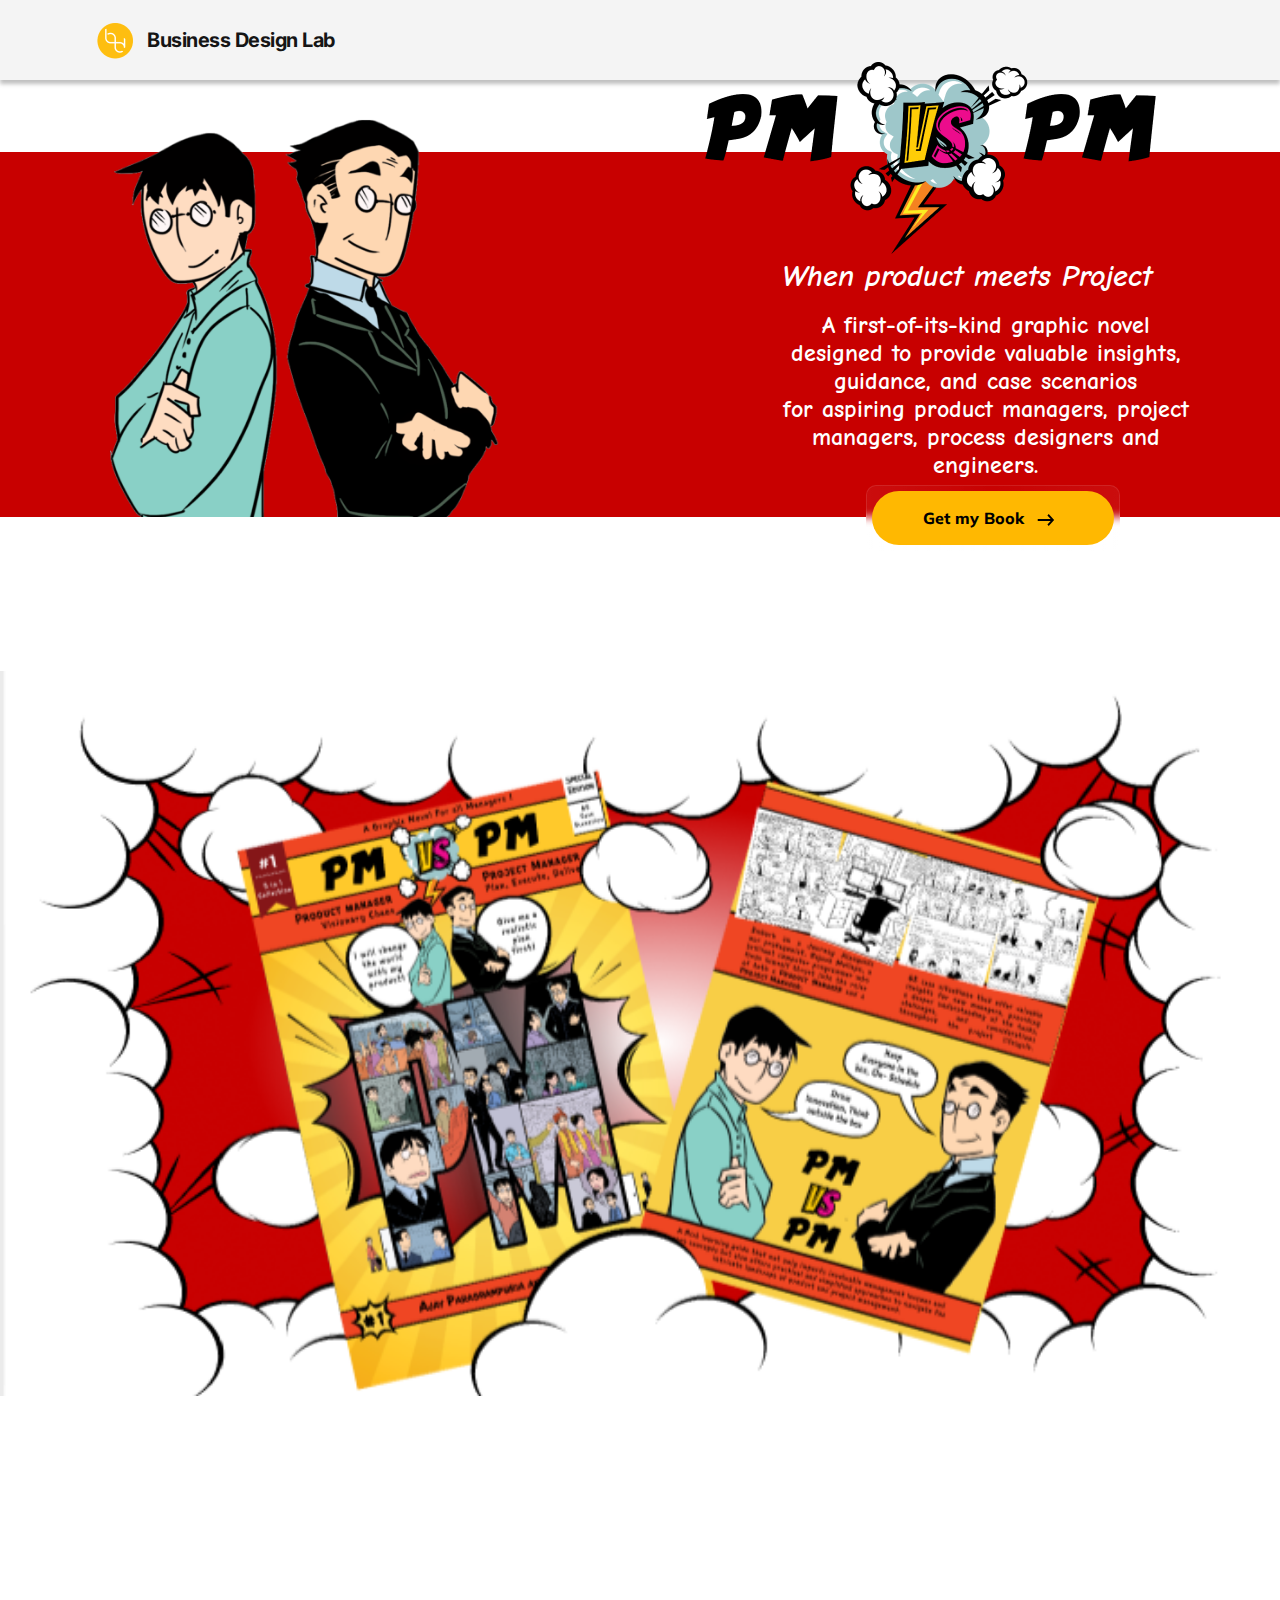
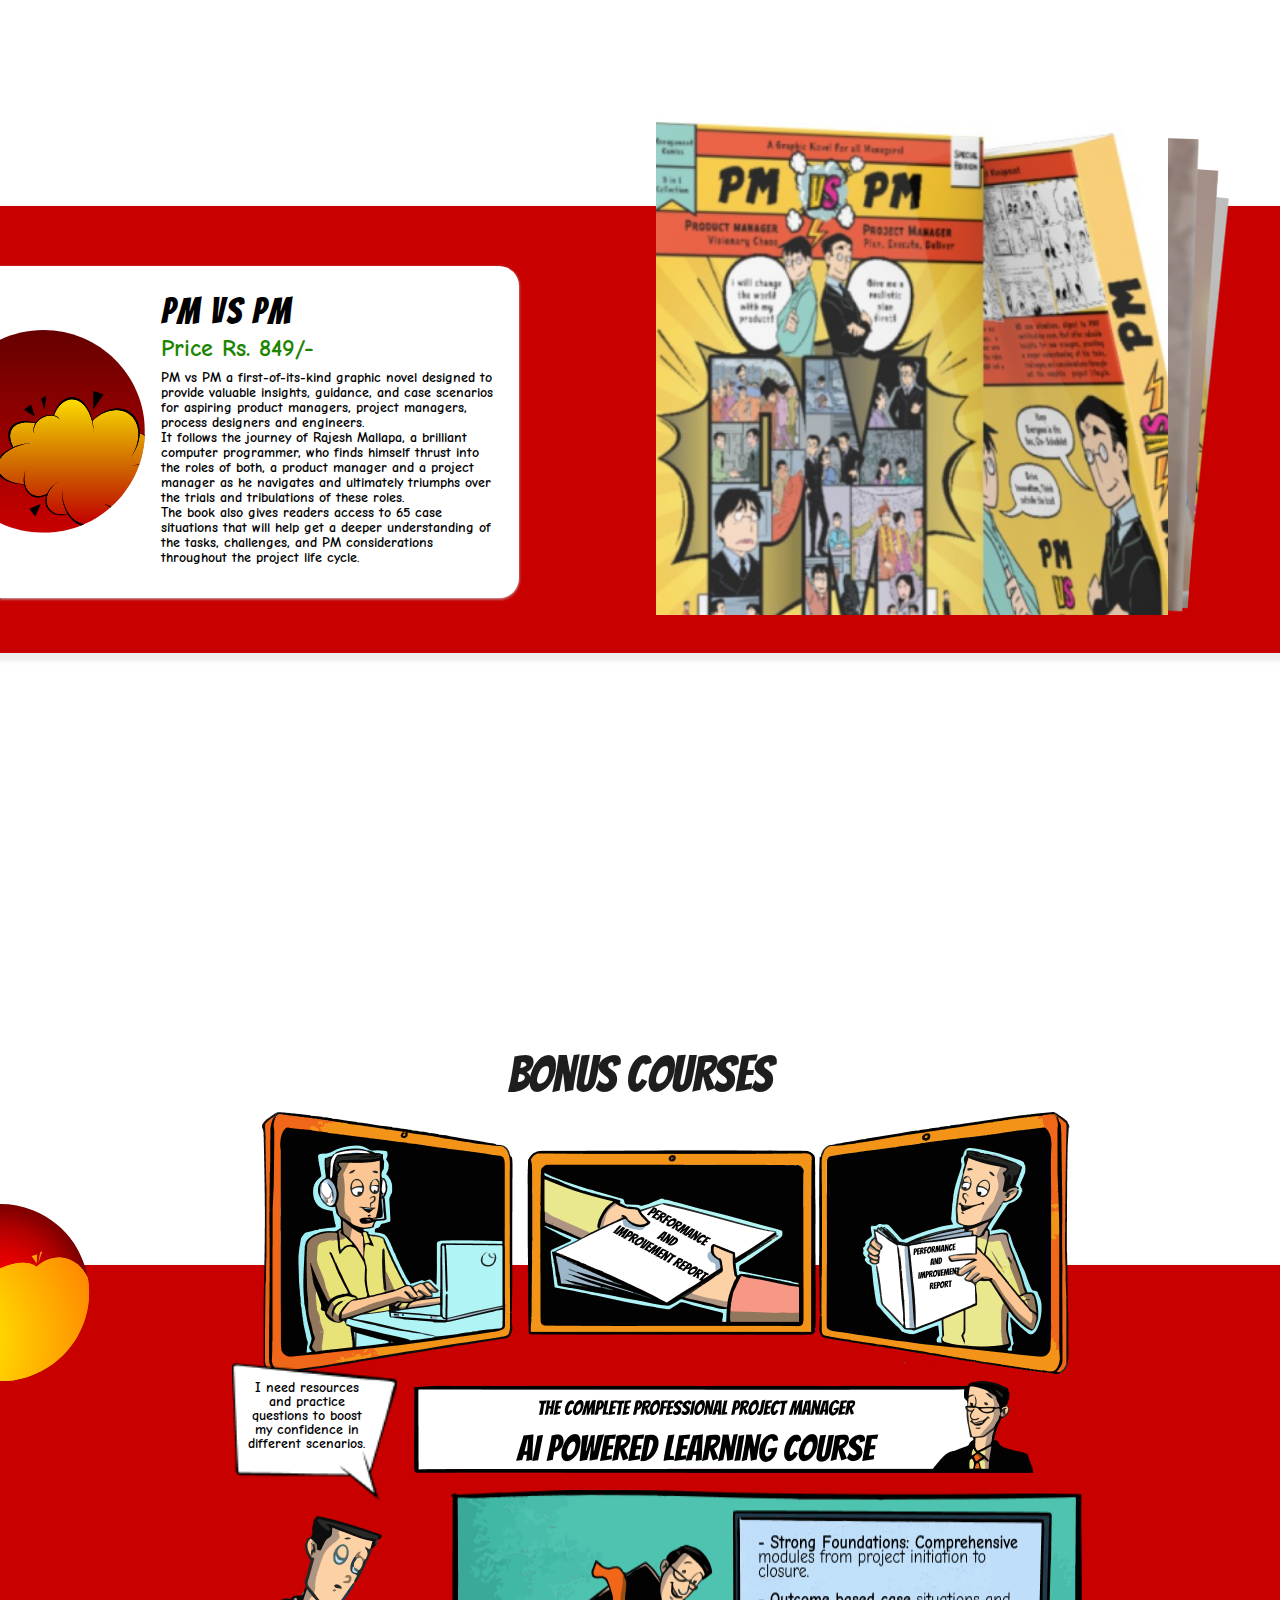
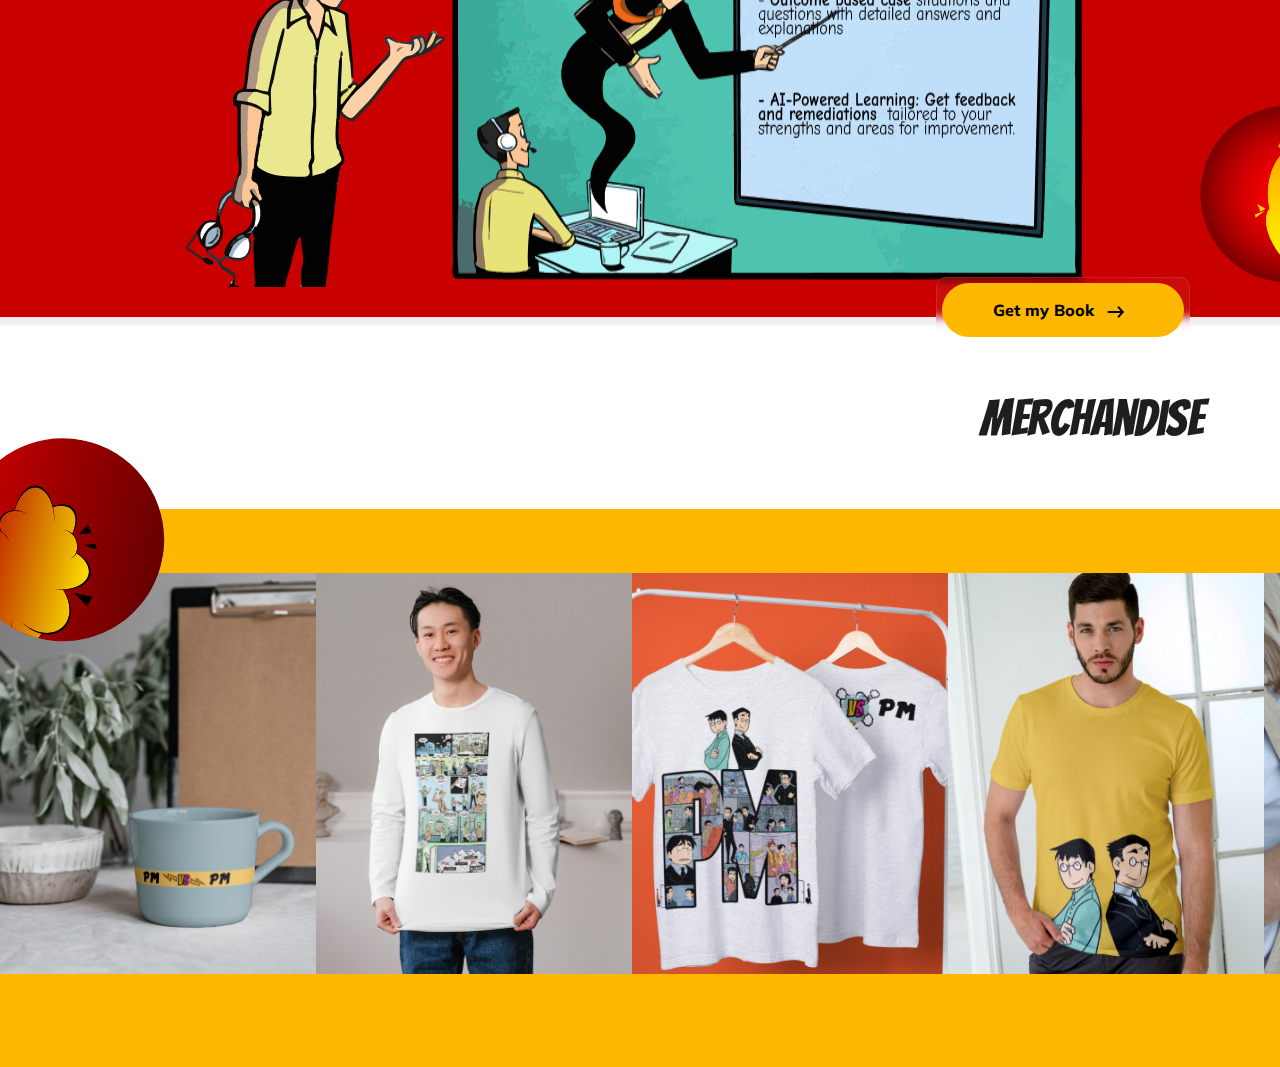
==== commit d5c38f29: "responsive tab" ====
--- a/index.html
+++ b/index.html
@@ -74,7 +74,7 @@
             </div>
             <div class="offcanvas-body">
               <div class="navbar-collapse">
-                <ul class="navbar-nav ms-auto mb-2 mb-lg-0">
+                <!-- <ul class="navbar-nav ms-auto mb-2 mb-lg-0">
                   <li class="nav-item">
                     <a
                       class="nav-link active"
@@ -89,8 +89,8 @@
                   <li class="nav-item">
                     <a class="nav-link" href="#">Be a Facilitator</a>
                   </li>
-                </ul>
-                <div class="d-flex align-items-center">
+                </ul> -->
+                <!-- <div class="d-flex align-items-center">
                   <a href="#" class="action-btn"
                     ><span
                       >Schedule a meet
@@ -110,7 +110,7 @@
                         />
                       </svg> </span
                   ></a>
-                </div>
+                </div> -->
               </div>
             </div>
           </div>
@@ -191,7 +191,7 @@
 
     <!-- get my book -->
     <section class="books">
-      <div class="row">
+      <div class="row row-books">
         <div class="col-lg-5 col-md-6">
           <div class="book-card d-flex">
             <figure class="mb-0">
@@ -638,7 +638,7 @@
             </div>
             <div class="middle-bottom mt-3 d-flex justify-content-center">
               <img src="assets/images/headphone.png" alt="" />
-              <img src="assets/images/learner.png" alt="" />
+              <img src="assets/images/learner.png" class="learner" alt="" />
             </div>
           </div>
         </div>
--- a/assets/css/style.css
+++ b/assets/css/style.css
@@ -6,6 +6,7 @@
 }
 html {
   scroll-behavior: smooth;
+  overflow: auto;
 }
 ::selection {
   color: white;
@@ -339,7 +340,7 @@
   padding: 12vw 0;
 }
 .book-card {
-  padding: 30px 24px;
+  padding: 15px 24px 15px 0;
   /* border-radius: 10px; */
   align-items: center;
   column-gap: 16px;
@@ -348,7 +349,8 @@
   background-color: #fff;
   transition: 0.5s;
   overflow: hidden;
-  border-radius: 20px;
+  border-top-right-radius: 20px;
+  border-bottom-right-radius: 20px;
   position: relative;
   height: 332px;
   margin-top: 60px;
@@ -364,7 +366,7 @@
   margin-top: 20vw;
   height: 447px;
   width: 100%;
-  border-radius: 20px;
+  /* border-radius: 20px; */
   background: #c80000;
   box-shadow: 0px 4px 4px 4px rgba(188, 188, 188, 0.25);
 }
@@ -406,7 +408,7 @@
   bottom: 8vw;
 }
 .swiper-slide {
-  border-radius: 18px;
+  /* border-radius: 18px; */
 }
 .swiper-slide img{
   height: 642px;
@@ -469,7 +471,7 @@
   margin-top: 12vw;
   height: 652px;
   width: 100%;
-  border-radius: 20px;
+  /* border-radius: 20px; */
   background: #C80000;
   box-shadow: 0px 4px 4px 4px rgba(188, 188, 188, 0.25);
 }
@@ -542,7 +544,7 @@
   z-index: 1;
 }
 .marchand{
-  border-radius: 20px;
+  /* border-radius: 20px; */
 background: #FFB801;
 box-shadow: 0px 4px 4px 4px rgba(188, 188, 188, 0.25);
 width: 100%;
--- a/assets/css/responsive.css
+++ b/assets/css/responsive.css
@@ -15,7 +15,7 @@
 .right .right-para {
     font-size: 22px;
     top: 39vw;
-    width: 98%;
+    width: 95%;
     left: 2vw;
 }
 .right .butn {
@@ -32,7 +32,93 @@
     top: 0;
     right: 5vw;
 }
+.pm {
+    padding: 12vw 0;
+    margin-top: 66vw;
 }
-@media screen and (min-width:1440px) {
-   
+.books {
+    margin-top: 5vw;}
+    .row-books{
+        flex-direction: column-reverse;
+    }
+    .book-card {
+        padding: 15px 24px 15px 0;}
+        .swiper {
+            
+                width: 73%;
+                height: 78vw;
+                position: relative;
+           
+        }
+        .swiper-slide img {
+            height: 524px;
+            object-fit: cover !important;
+        }
+        .book-card {
+          margin: 0;
+        }
+        .bonus {
+            margin-top: 44vw;}
+            .bonus .left-top {
+                top: -11vw;
+                height: 19vw;
+            }
+            .bonus .right-bottom {  
+                right: 0;
+                top: 76vw;
+                height: 19vw;
+            }
+            .bonus .butn {
+                bottom: -4vw;
+                right: 32vw;
+            }
+            .middle-top {
+                margin-top: 15vw;
+            }
+            .group {
+                position: absolute;
+                top: -15vw;
+                left: 4vw;
+            }
+            img.learner {
+                width: 65vw;
+                height: 39vw;
+            }
+            .marquee-content {
+                margin-top: 10vw;
+            }
+            .marchand {
+                margin-top: 23vw;
+            }
+            .marchand-left {
+               
+                top: -6vw;
+                left: -10vw;
+                height: 12vw;
+            }
+}
+@media screen and (max-width:540px) {
+    .right .right-heading {
+        top: 30vw;
+    }
+    .right .right-para {
+        font-size: 20px;
+        top: 43vw;
+        width: 90%;
+        left: 5vw;
+    }
+    .right .butn {
+        top: 82.6vw;
+        left: 26%;
+    }
+    .pm {
+        margin-top: 102vw;
+    }
+    .pm-text {
+            font-size: 25px;
+    }
+    .price {
+        font-size: 16px;
+      
+    }
 }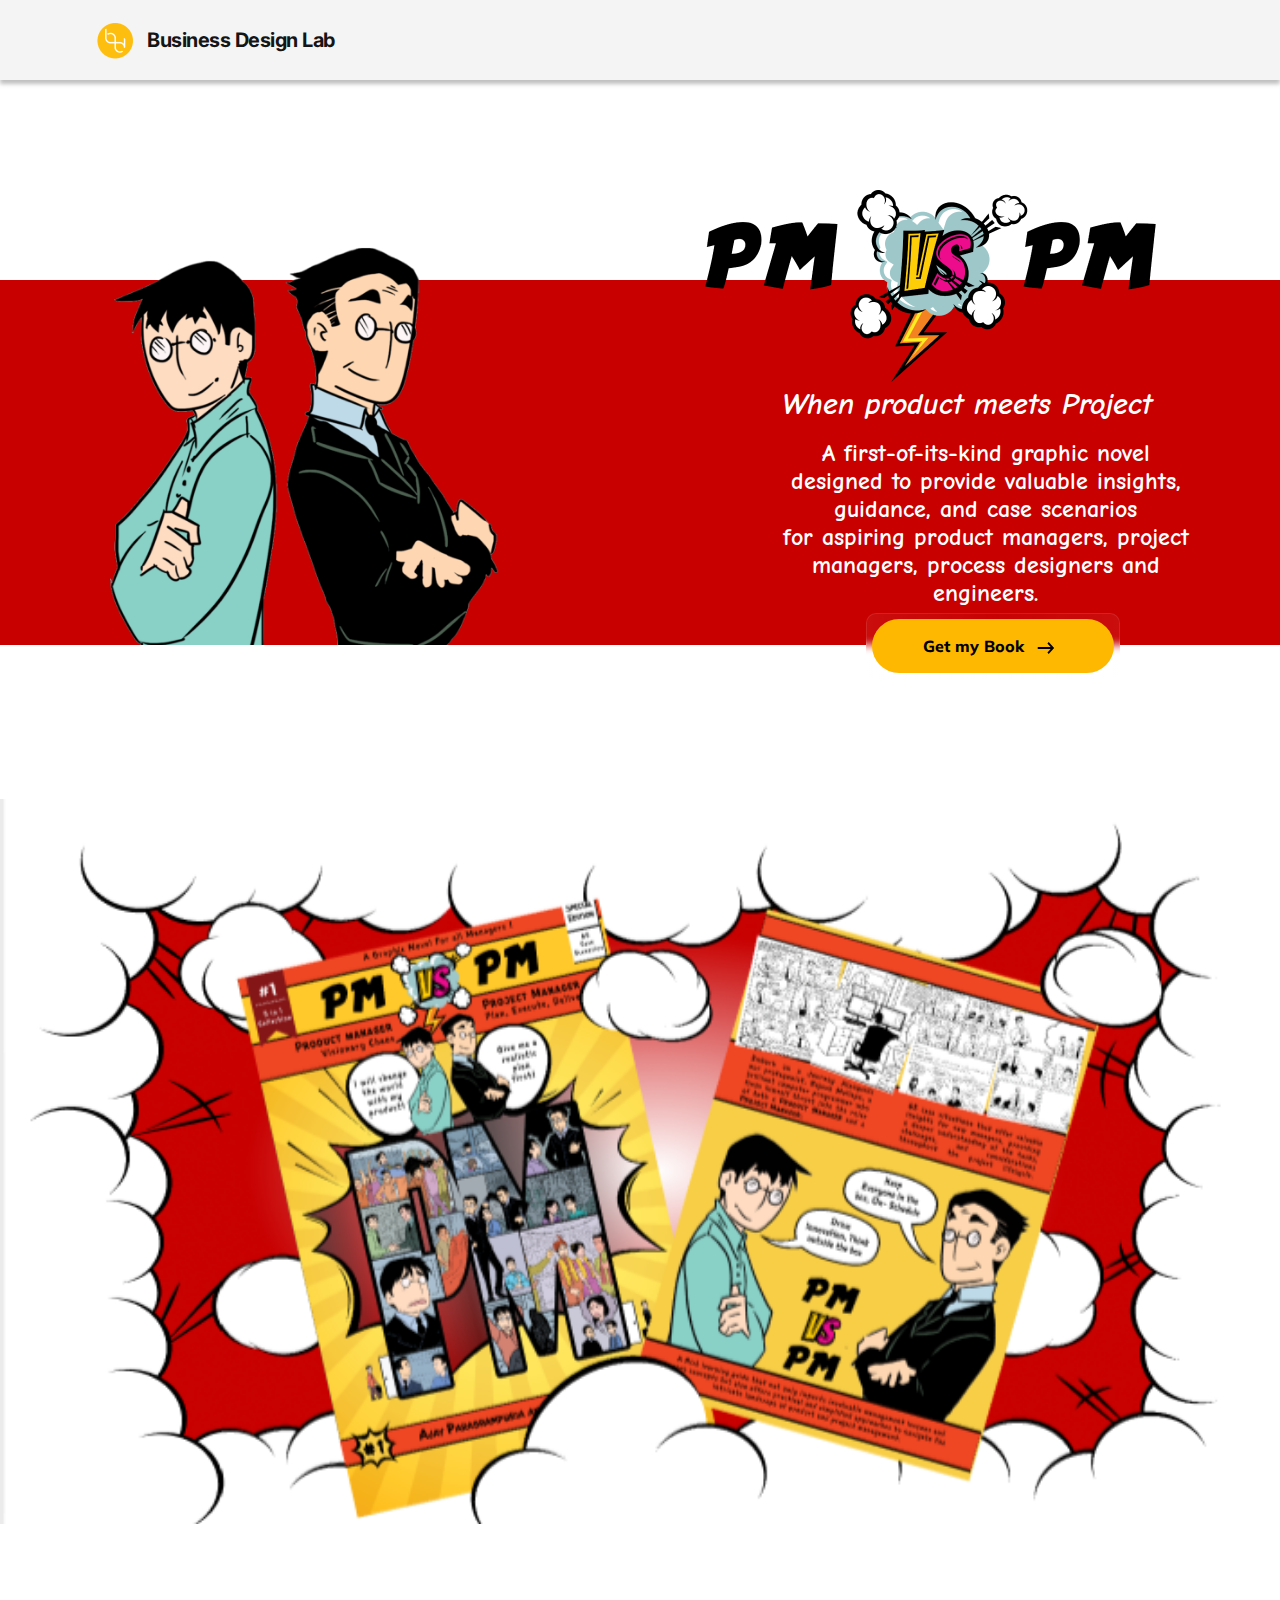
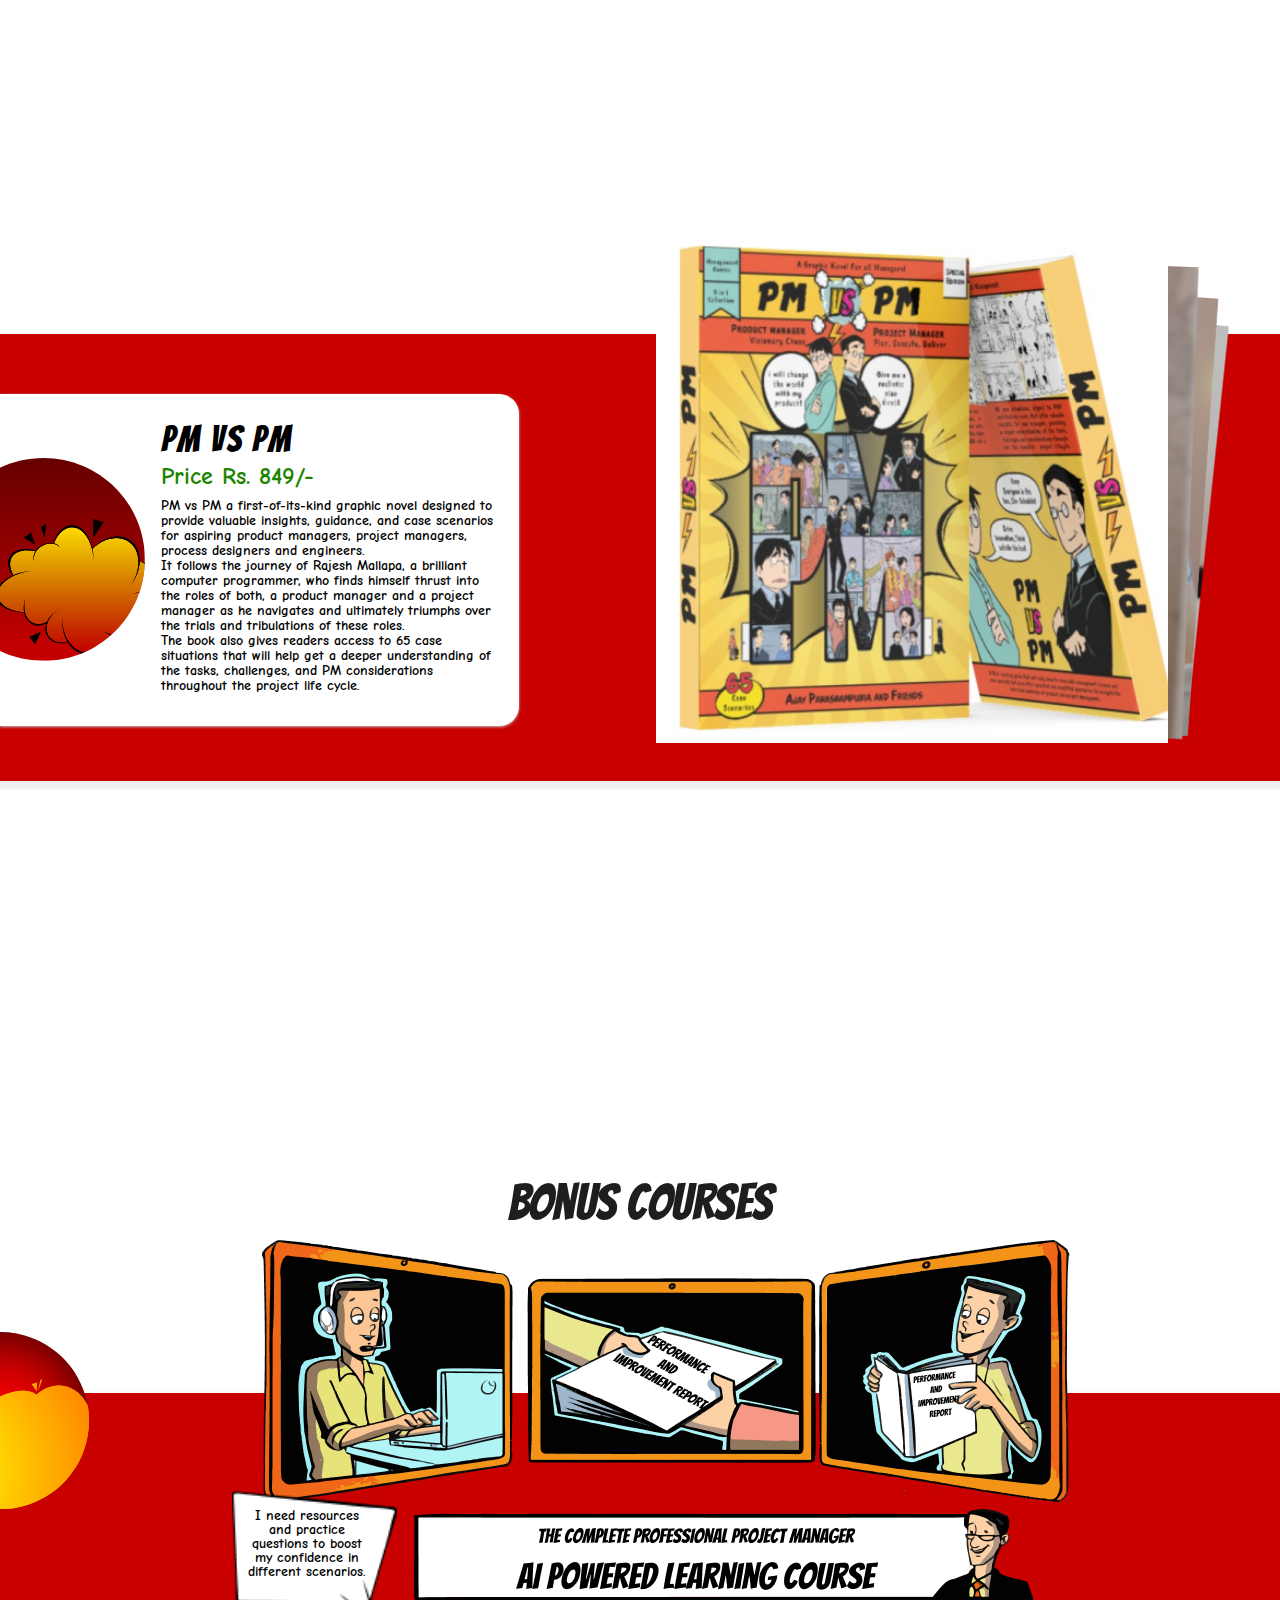
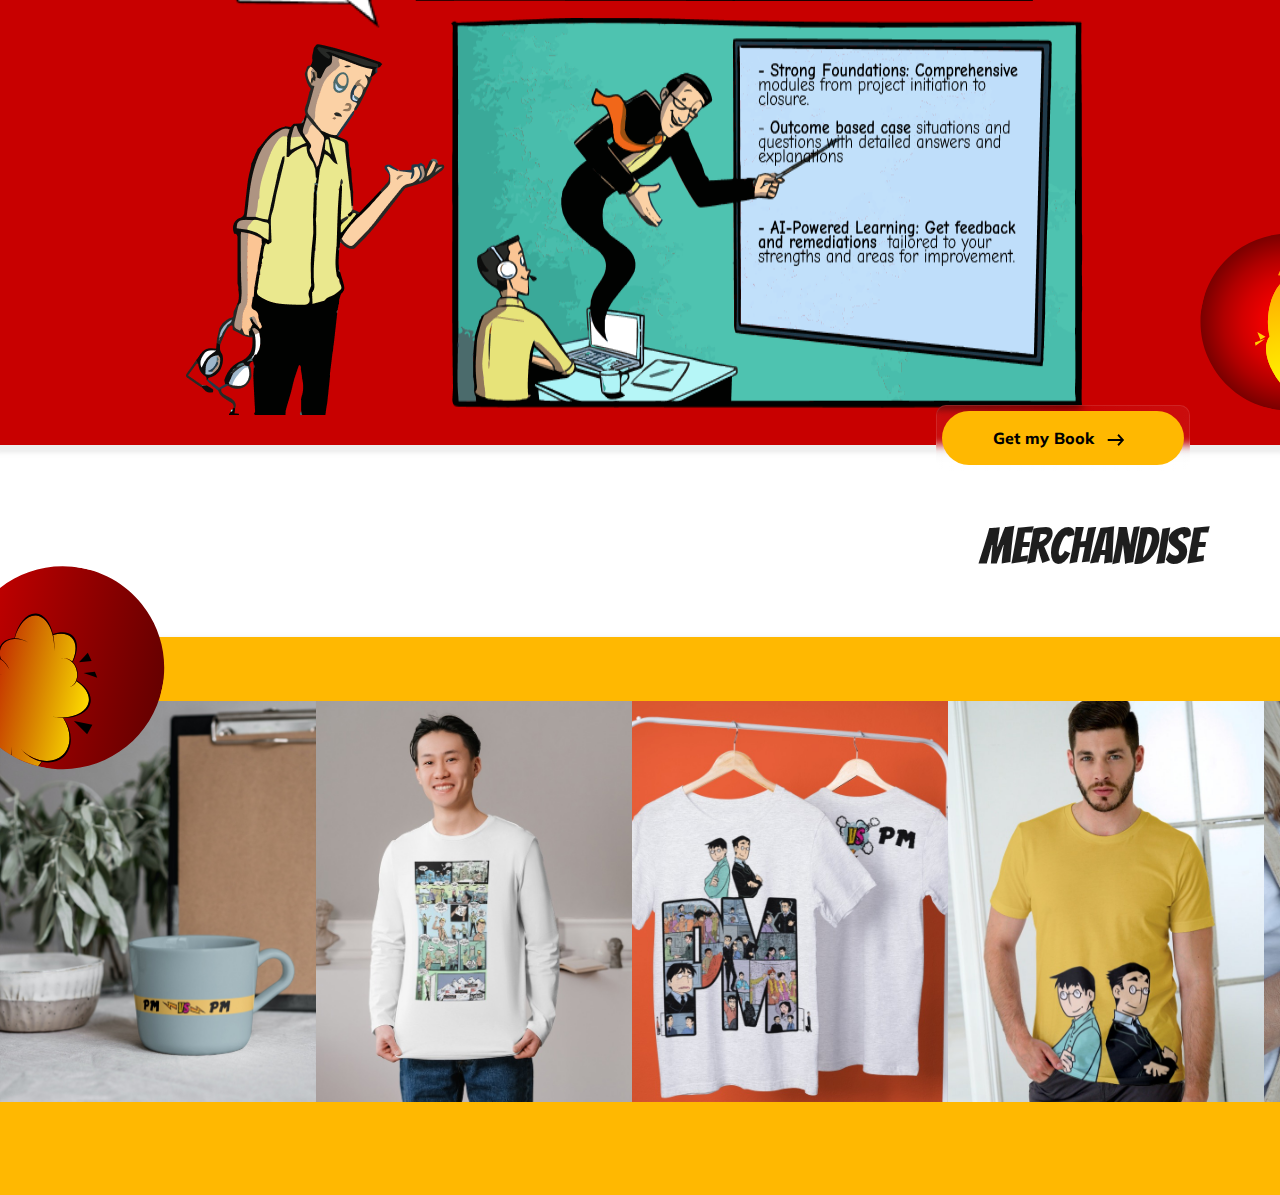
==== commit f2dcbb8e: "responsiveness" ====
--- a/index.html
+++ b/index.html
@@ -42,7 +42,7 @@
             />Business Design Lab
           </a>
           <button
-            class="navbar-toggler border-1"
+            class="navbar-toggler border-1 d-none"
             type="button"
             data-bs-toggle="offcanvas"
             data-bs-target="#offcanvasExample"
@@ -637,7 +637,7 @@
               />
             </div>
             <div class="middle-bottom mt-3 d-flex justify-content-center">
-              <img src="assets/images/headphone.png" alt="" />
+              <img src="assets/images/headphone.png" class="headphone" alt="" />
               <img src="assets/images/learner.png" class="learner" alt="" />
             </div>
           </div>
--- a/assets/css/style.css
+++ b/assets/css/style.css
@@ -233,6 +233,8 @@
 
 /* hero section  */
 .second-section {
+  
+    margin-top: 10vw;
 }
 .second-section::before {
   content: "";
@@ -410,8 +412,11 @@
 .swiper-slide {
   /* border-radius: 18px; */
 }
+.swiper-3d .swiper-slide-shadow {
+  /* background: rgba(0,0,0,.15); */
+}
 .swiper-slide img{
-  height: 642px;
+  height: 100%;
   object-fit: cover !important;
 }
 .swiper-slide:nth-child(1n) {
--- a/assets/css/responsive.css
+++ b/assets/css/responsive.css
@@ -51,7 +51,7 @@
            
         }
         .swiper-slide img {
-            height: 524px;
+            height: 100%;
             object-fit: cover !important;
         }
         .book-card {
@@ -101,6 +101,10 @@
     .right .right-heading {
         top: 30vw;
     }
+    .swiper-slide img {
+        height: 348px;
+        object-fit: cover !important;
+    }
     .right .right-para {
         font-size: 20px;
         top: 43vw;
@@ -116,9 +120,105 @@
     }
     .pm-text {
             font-size: 25px;
-    }
-    .price {
-        font-size: 16px;
+        }
+        .price {
+            font-size: 16px;
+        }
+        .book-card {
+            padding: 48px 6px 29px 0;
+        border-radius: 0;
+    }
+    
+    .book-para {
+        font-size: 10px;
+    }
+    .title {
+        margin-top: 55vw;
+        font-size: 5vw;
+    }
+    .bonus {
+        margin-top: 17vw;
+        height: 137.968vw;
+    }
+    .bonus .left-top {
+        top: -11vw;
+        left: -13vw;
+        height: 18vw;
+    }
+    .group {
       
+        top: -13vw;
+        left: 21vw;
+        width: 60vw;
+    }
+    .middle-top {
+        flex-direction: column-reverse;
+        margin-top: 15vw;
+    }    
+    img.learner {
+        width: 57vw;
+        margin-top: 22vw;
+        /* margin-right: -3vw; */
+        height: 31vw;
+    }
+    .headphone{
+        height: 63vw;
+    }
+    .blank-inner::after {
+        content: "";
+        background-image: url(../images/blank-msg.png);
+        background-repeat: no-repeat;
+        position: absolute;
+        bottom: 0;
+        background-size: cover;
+        left: -6px;
+        z-index: -1;
+        top: -18px;
+        right: 0;
+        width: 175px;
+        height: 143.776px;
+    }
+    .bonus .right-bottom {
+        right: -5vw;
+        top: 128vw;
+        height: 19vw;
+    }
+    .marchand-left {
+        top: -13vw;
+        left: -19vw;
+        height: 40vw;
+    }
+    .m-text {
+       
+        right: 35vw;
+        top: -10vw;
+        font-size: 7vw;
+        
+    }
+}
+@media screen and (max-width:380px) {
+    .pm {
+        margin-top: 112vw;
+    }
+    img.learner {
+        width: 57vw;
+        margin-top: 5vw;
+        /* margin-right: -3vw; */
+        height: 29vw;
+    }
+    .headphone {
+        height: 54vw;
+    }
+    .bonus .butn {
+        bottom: -6vw;
+        right: 22vw;
+    }
+    .book-card {
+        padding: 48px 6px 56px 0;
+        border-radius: 0;
+    }
+    .swiper-slide img {
+        height: 279px;
+        object-fit: cover !important;
     }
 }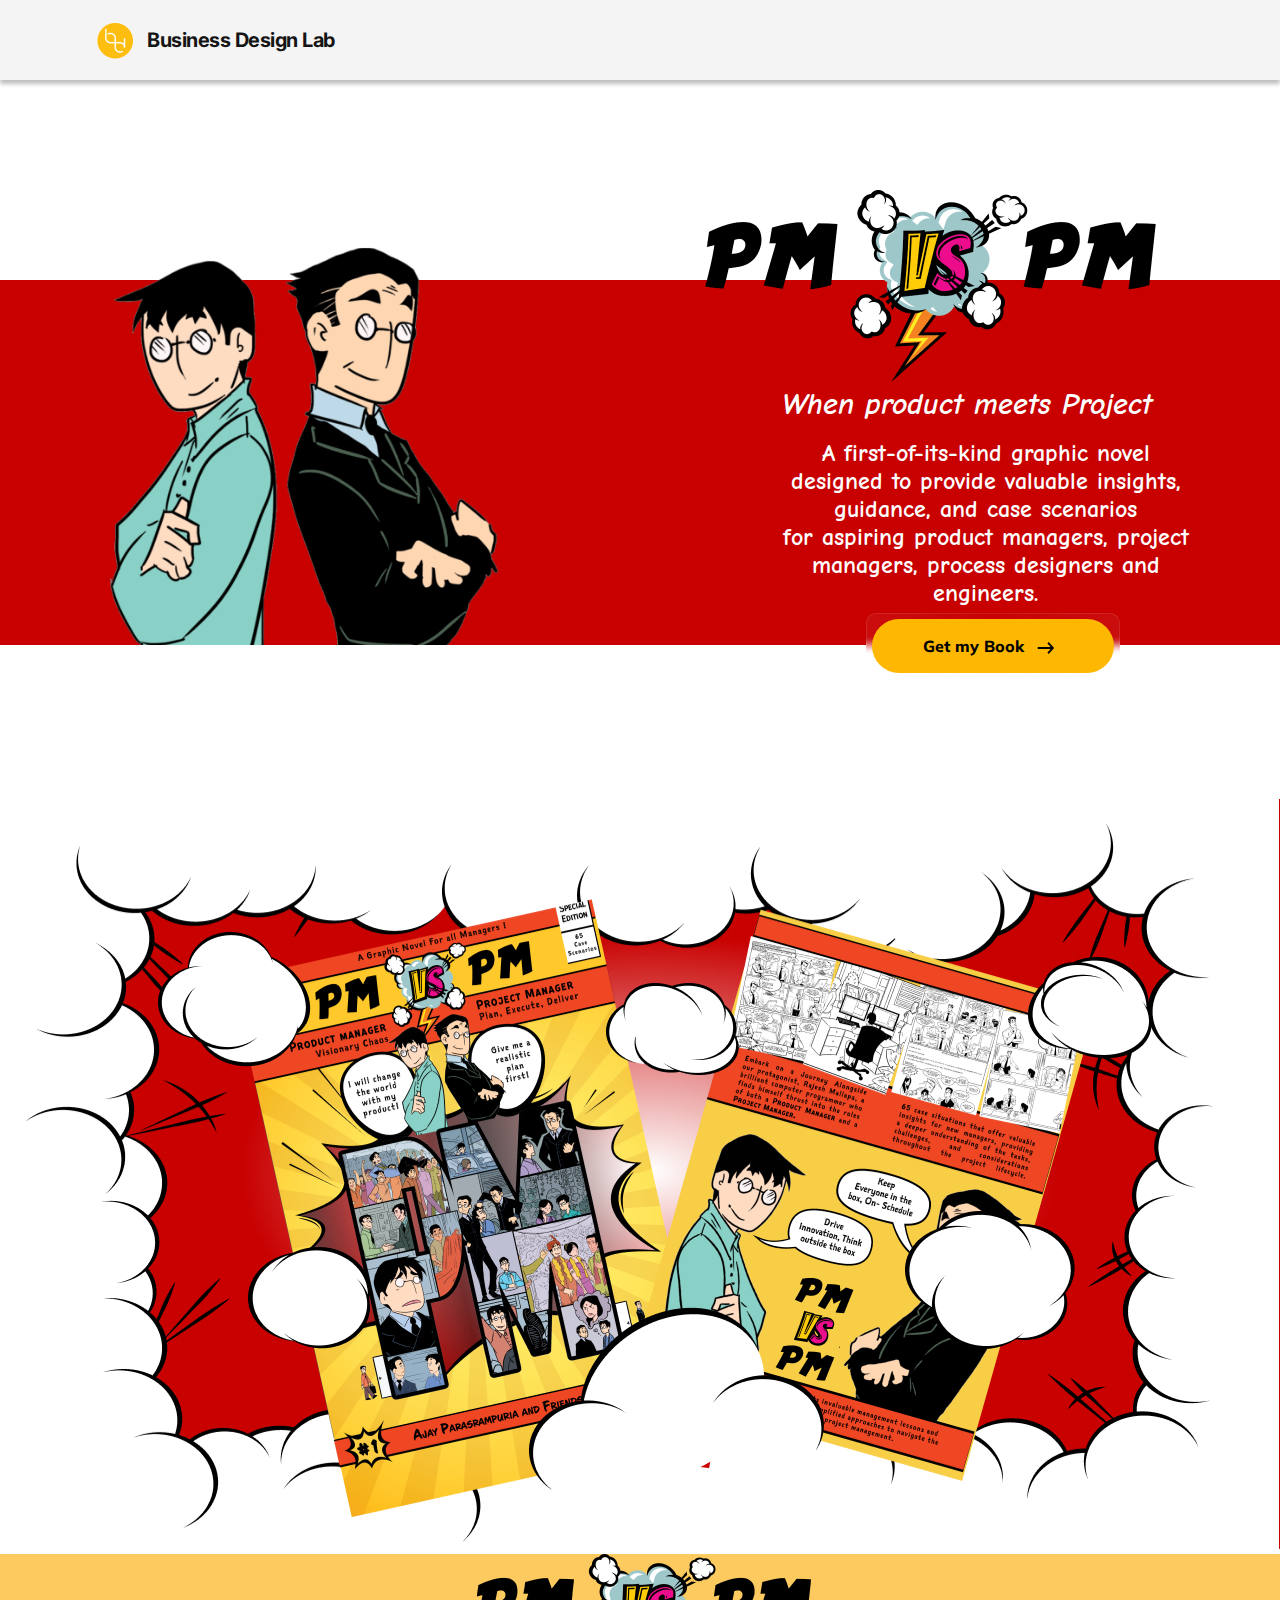
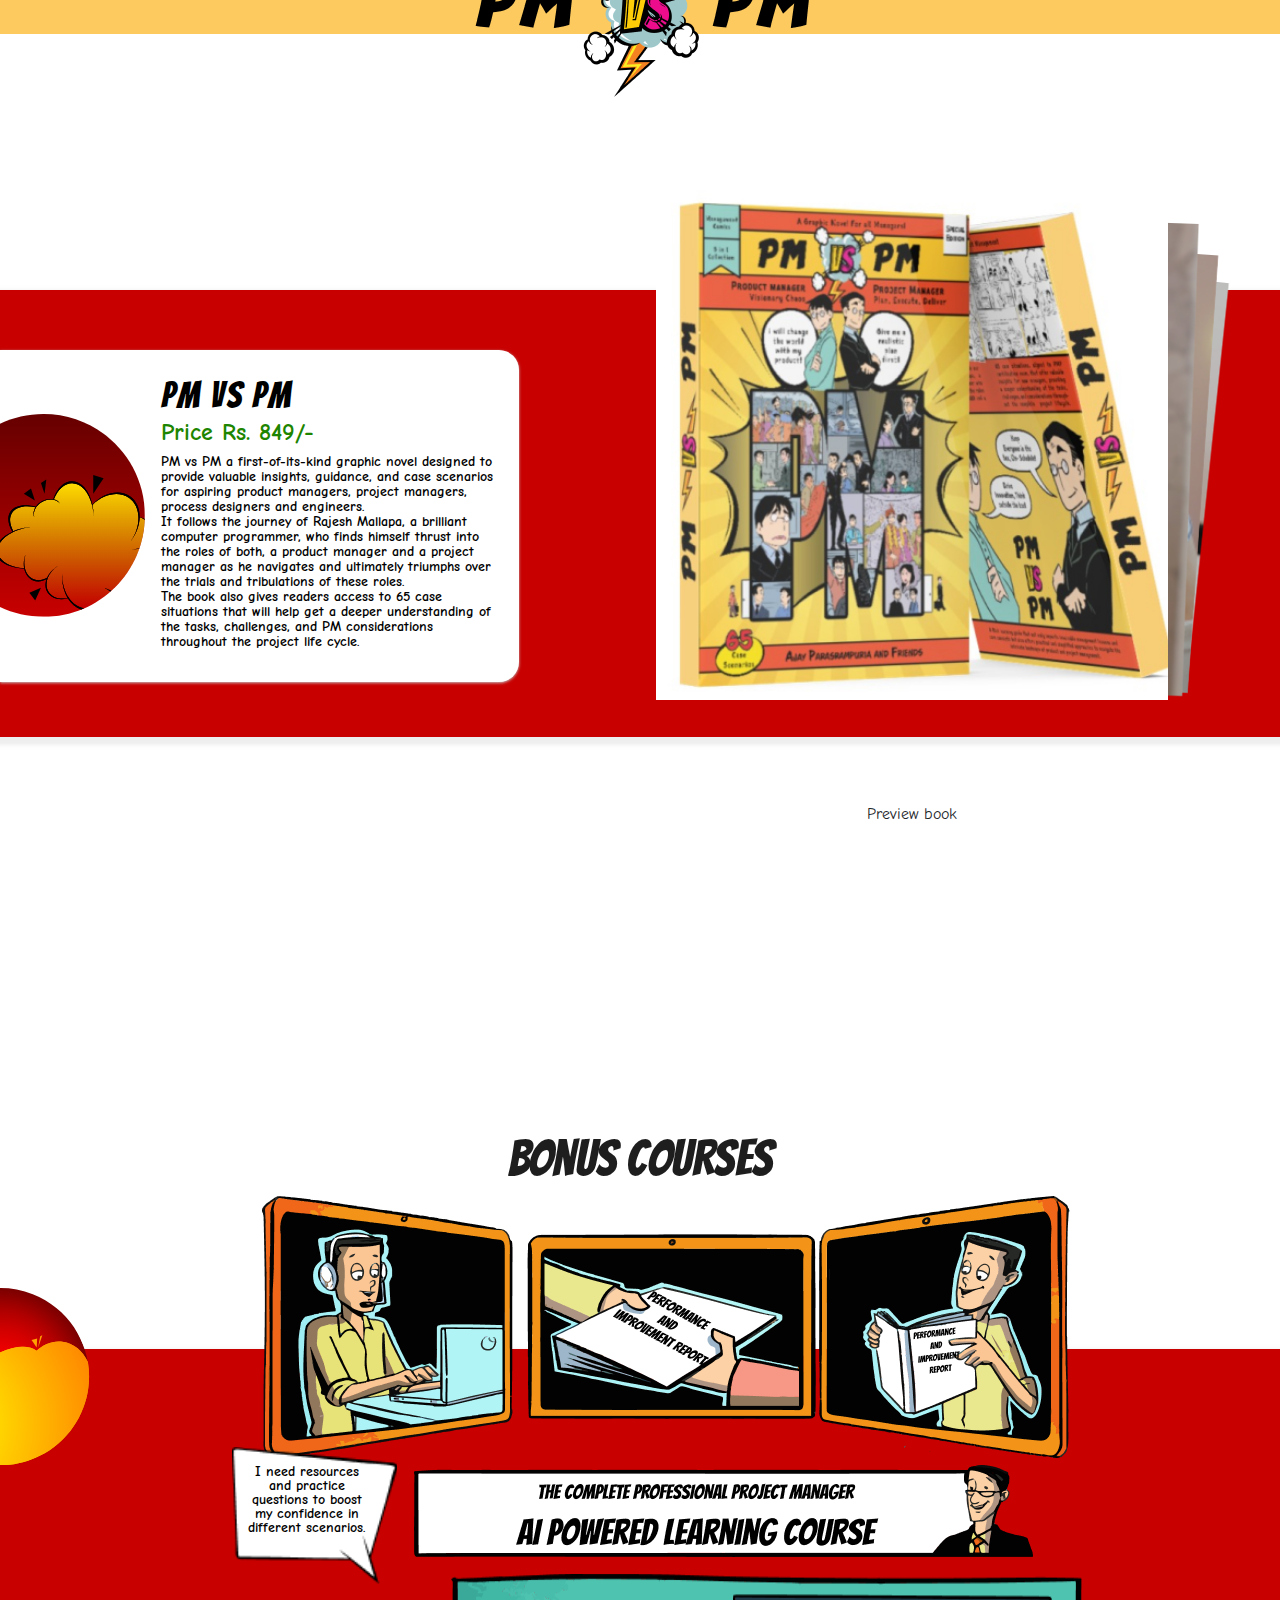
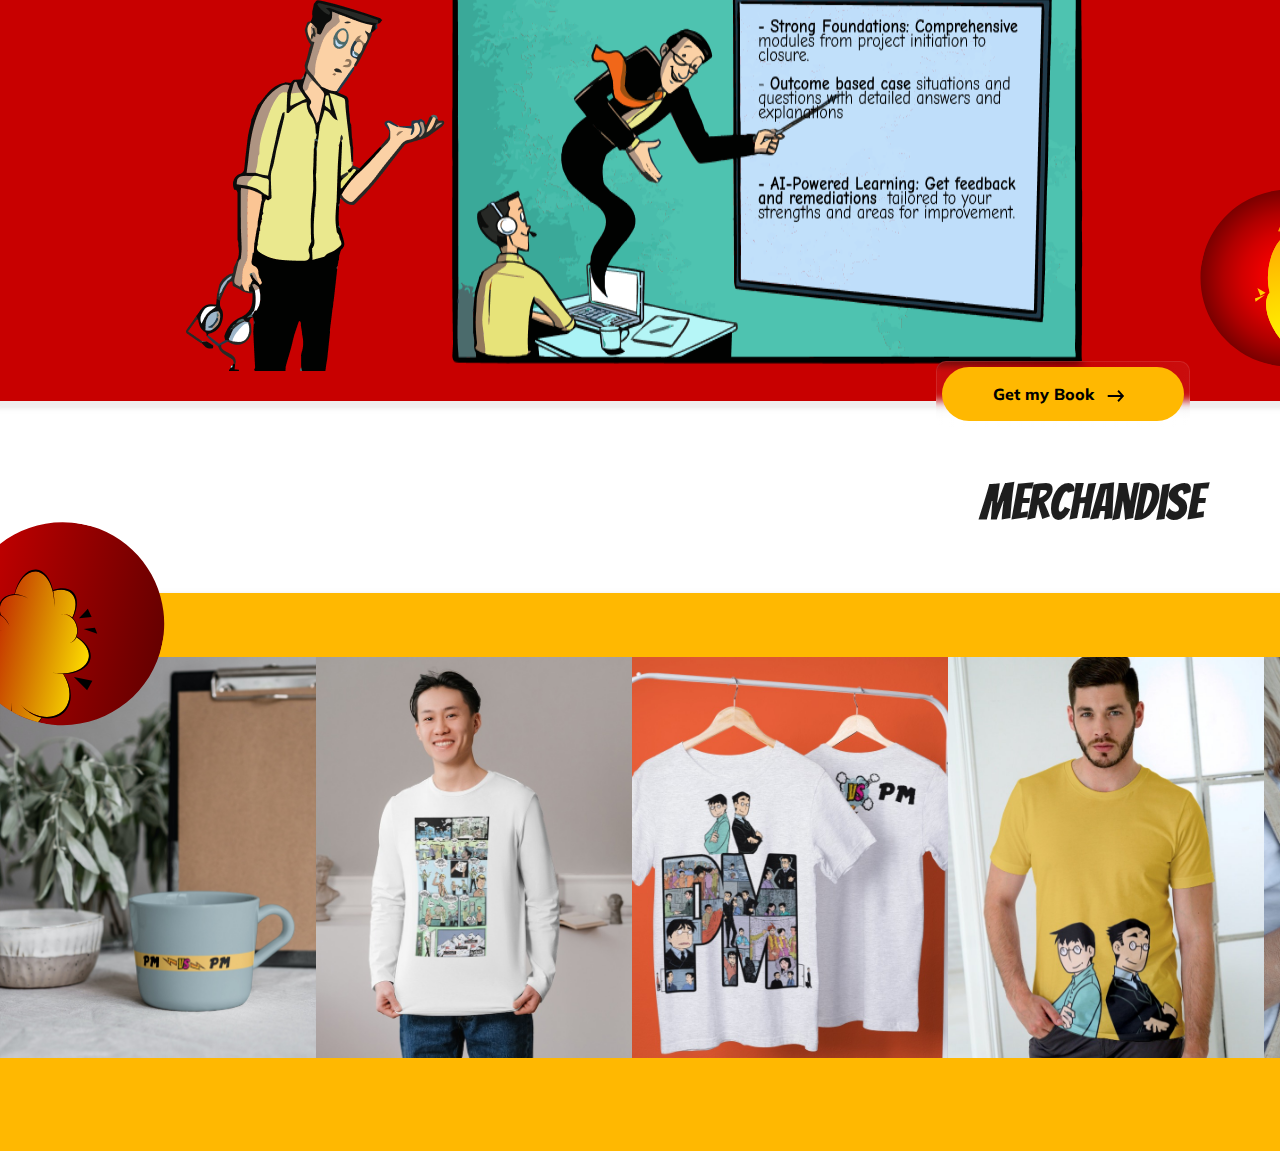
==== commit f8e26282: "uodat3w" ====
--- a/index.html
+++ b/index.html
@@ -142,7 +142,7 @@
             managers, project managers, process designers and engineers.
           </p>
           <div class="d-flex align-items-center butn">
-            <a href="#" class="action-btn2"
+            <a href="https://mybook.to/pm-vs-pm" class="action-btn2"
               ><span
                 >Get my Book
                 <svg
@@ -184,11 +184,19 @@
   </section> -->
     <!-- pm section end -->
     <!-- pm section  -->
-    <section class="pm">
-      <img src="assets/images/second-bgs.png" class="img-fluid w-100" alt="" />
+    <section class="pm full">
+      <!-- <img src="assets/images/Full.png" class="img-fluid w-100" alt="" /> -->
+      <img src="assets/images/cloud-left.png" class="floating" alt="">
+      <img src="assets/images/cloud-bottom.png"  class="floating"alt="">
+      <img src="assets/images/cloud-right-middle.png" class="floating" alt="">
+      <img src="assets/images/right-image-top.png" class="floating" alt="">
+      <img src="assets/images/left-left-middle.png" class="floating" alt="">
+      <img src="assets/images/final-cloud.png" class="floating" alt="">
     </section>
     <!-- pm section end -->
-
+<section class="pm-divider text-center">
+  <img src="assets/images/pmvspm2.png" alt="">
+</section>
     <!-- get my book -->
     <section class="books">
       <div class="row row-books">
@@ -333,13 +341,10 @@
                   alt=""
                 />
               </div>
-              <!-- <div class="swiper-slide">Slide 5</div>
-              <div class="swiper-slide">Slide 6</div>
-              <div class="swiper-slide">Slide 7</div>
-              <div class="swiper-slide">Slide 8</div>
-              <div class="swiper-slide">Slide 9</div> -->
+              
             </div>
           </div>
+          <p class="pre-book text-center">Preview book</p>
         </div>
       </div>
     </section>
--- a/assets/css/style.css
+++ b/assets/css/style.css
@@ -295,6 +295,10 @@
     top: 14.6vw;
     left: 44%;
 }
+/* .pm{
+  position: relative;
+} */
+
 /* .pm {
   background-image: url(../images/second-bg.png);
   background-position: center;
@@ -339,7 +343,61 @@
   height: 143px;
 } */
 .pm{
+  margin-top: 12vw;
   padding: 12vw 0;
+  height: 59vw;
+  position: relative;
+  background-position: center;
+  background-size: cover;
+  background-image: url(../images/Full.png);
+}
+.full img:nth-child(1){
+ position: absolute;
+ top: 10vw;
+ left: 10vw;
+}
+.full img:nth-child(2) {
+  position: absolute;
+  bottom: 4vw;
+  left: 39vw;
+}
+.full img:nth-child(3) {
+  position: absolute;
+  bottom: 16vw;
+  right: 16vw;
+}
+.full img:nth-child(4) {
+  position: absolute;
+  top: 12vw;
+  right: 10vw;
+}
+.full img:nth-child(5) {
+  position: absolute;
+  bottom: 16vw;
+  left: 17vw;
+}
+.full img:nth-child(6) {
+  position: absolute;
+  top: 14vw;
+  left: 45vw;
+}
+.floating {  
+  animation-name: floating;
+  animation-duration: 3s;
+  animation-iteration-count: infinite;
+  animation-timing-function: ease-in-out;
+  margin-left: 30px;
+  margin-top: 5px;
+}
+
+@keyframes floating {
+  from { transform: translate(0,  0px); }
+  65%  { transform: translate(0, 15px); }
+  to   { transform: translate(0, -0px); }    
+}
+.pm-divider{
+  background-color:#FCCA5F;
+  height: 80px;
 }
 .book-card {
   padding: 15px 24px 15px 0;
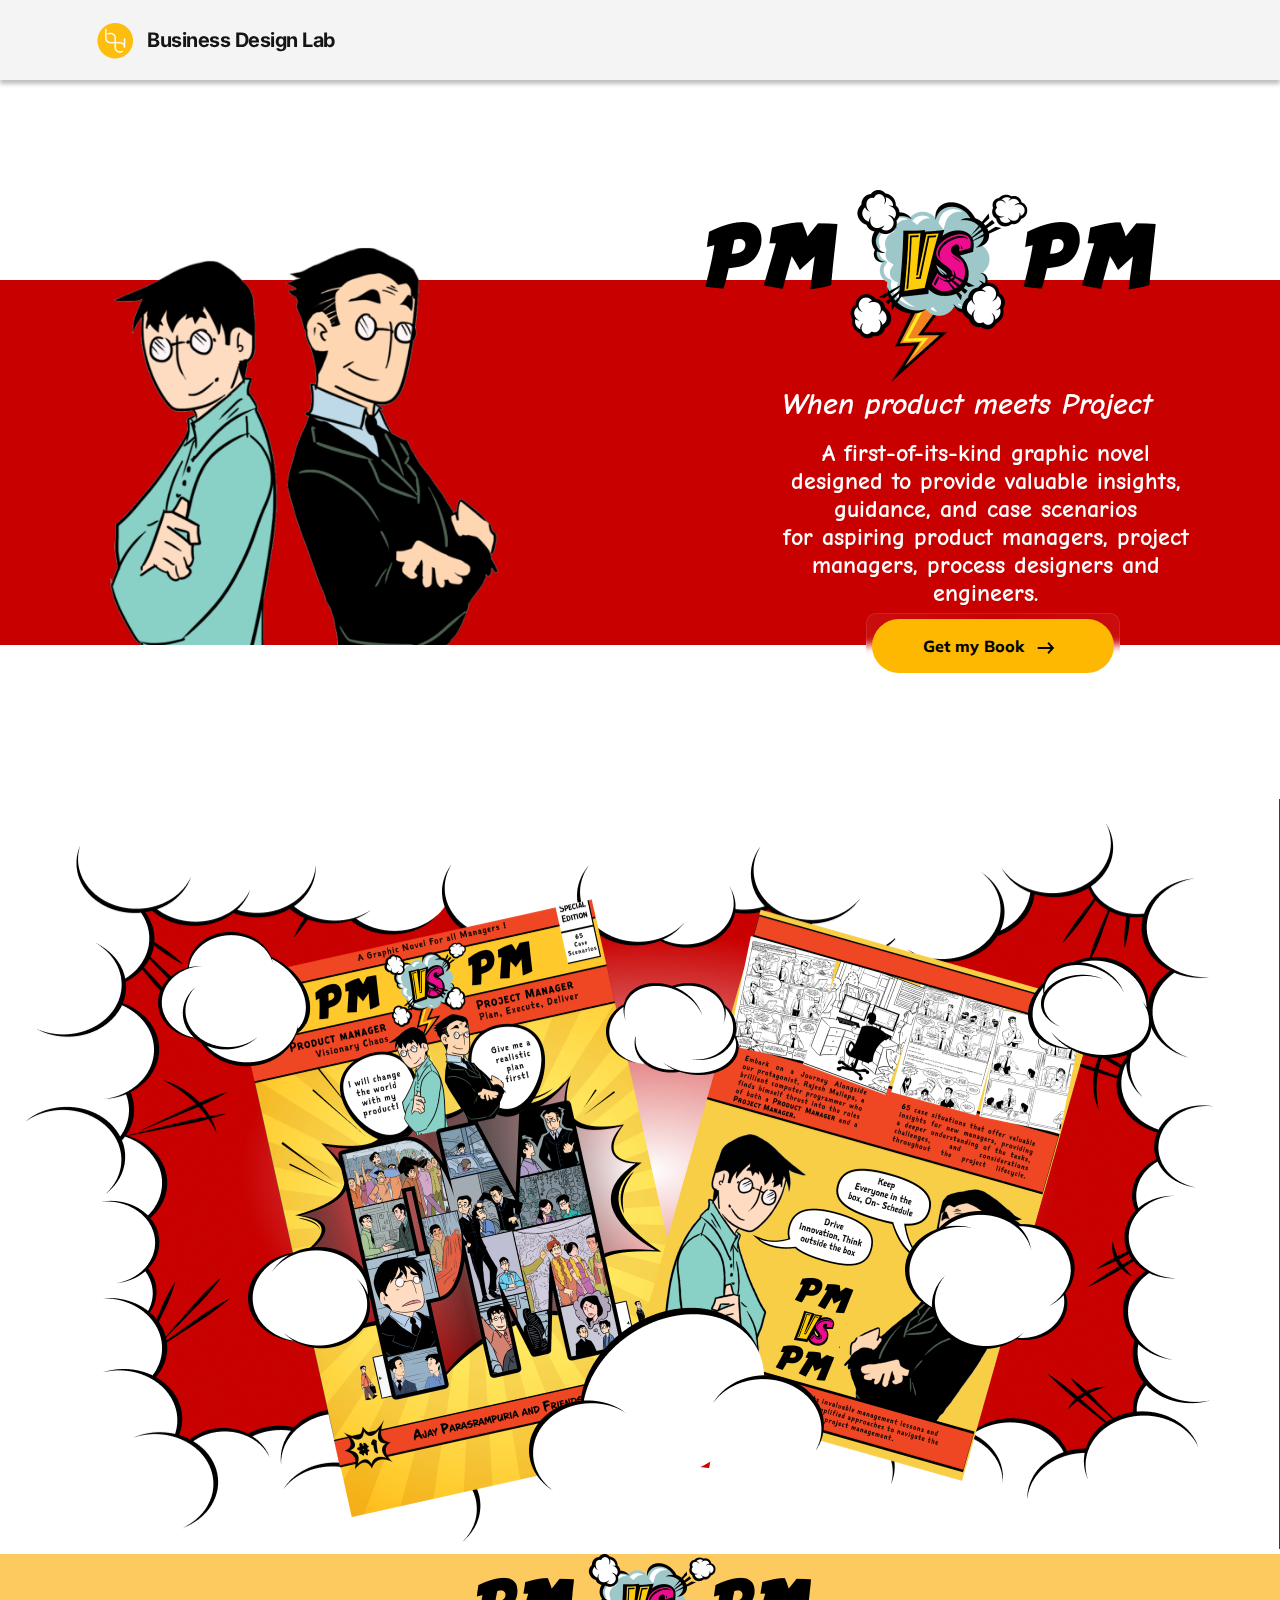
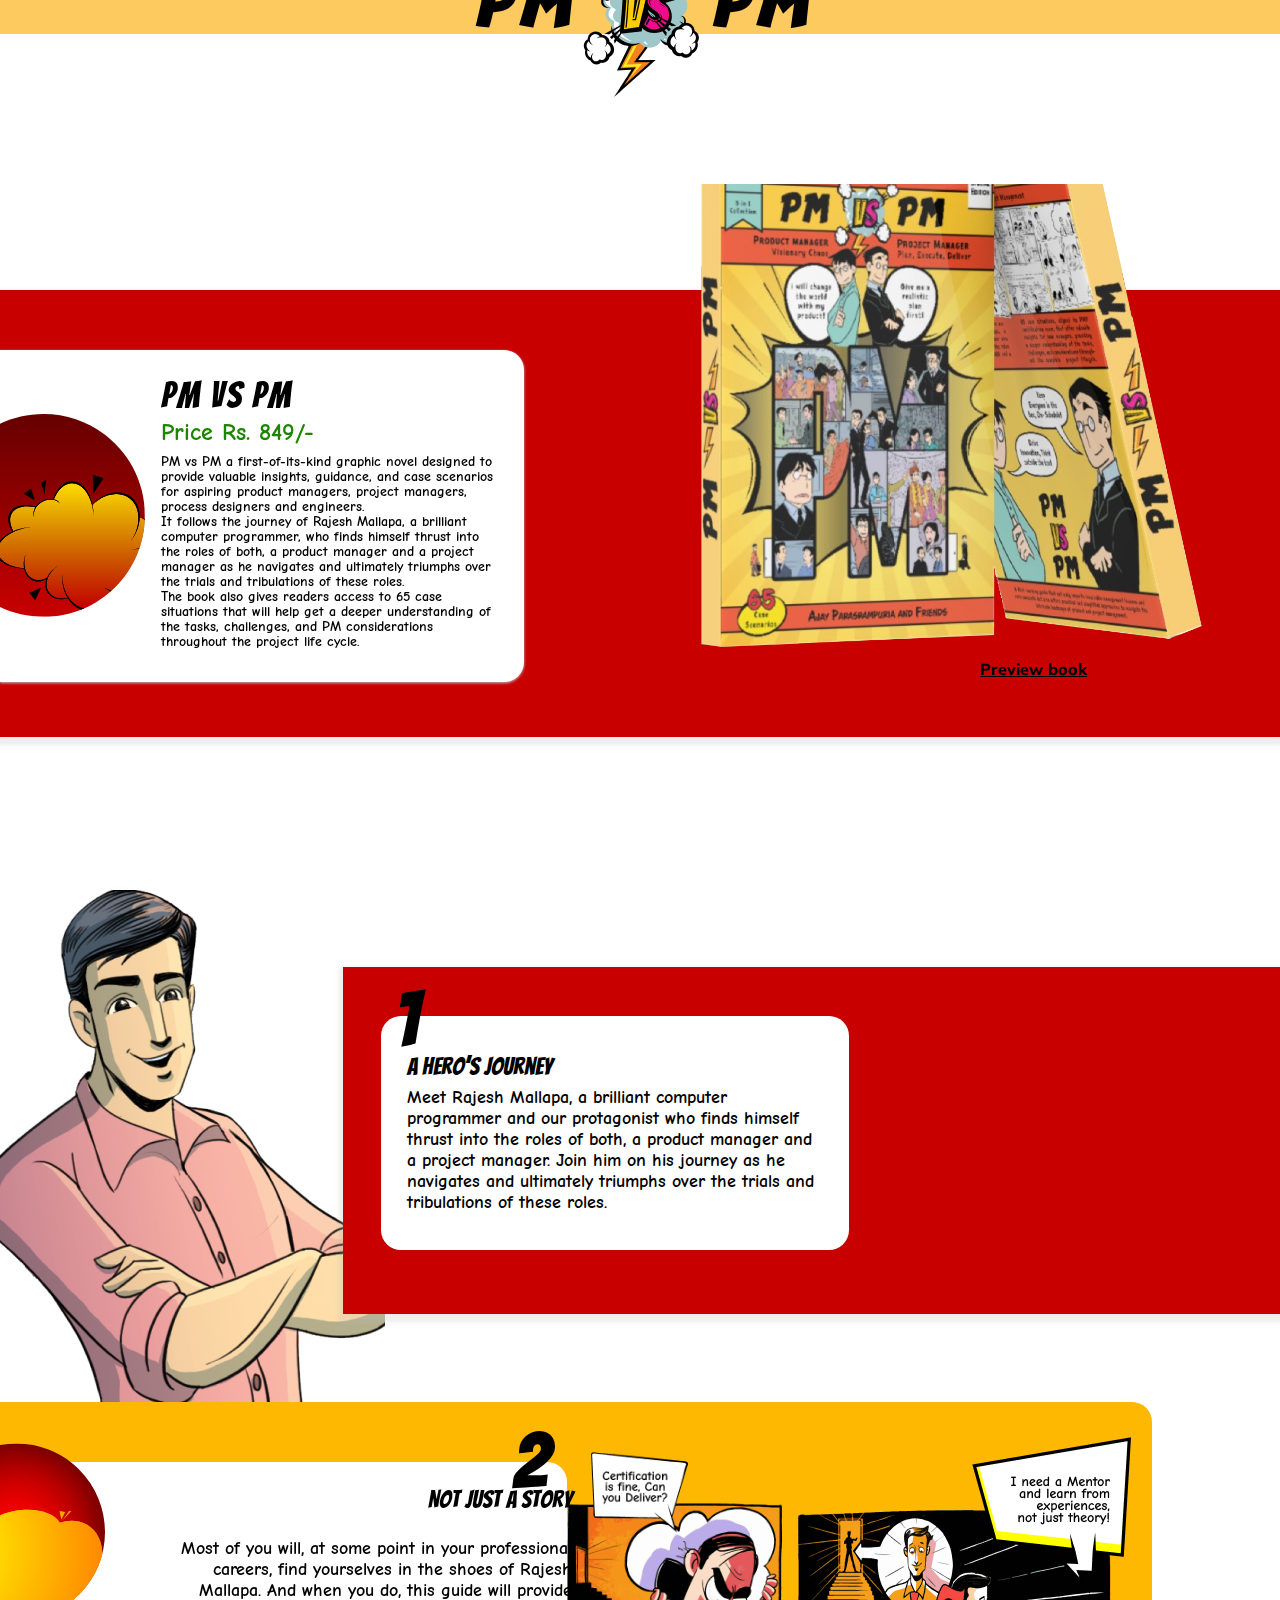
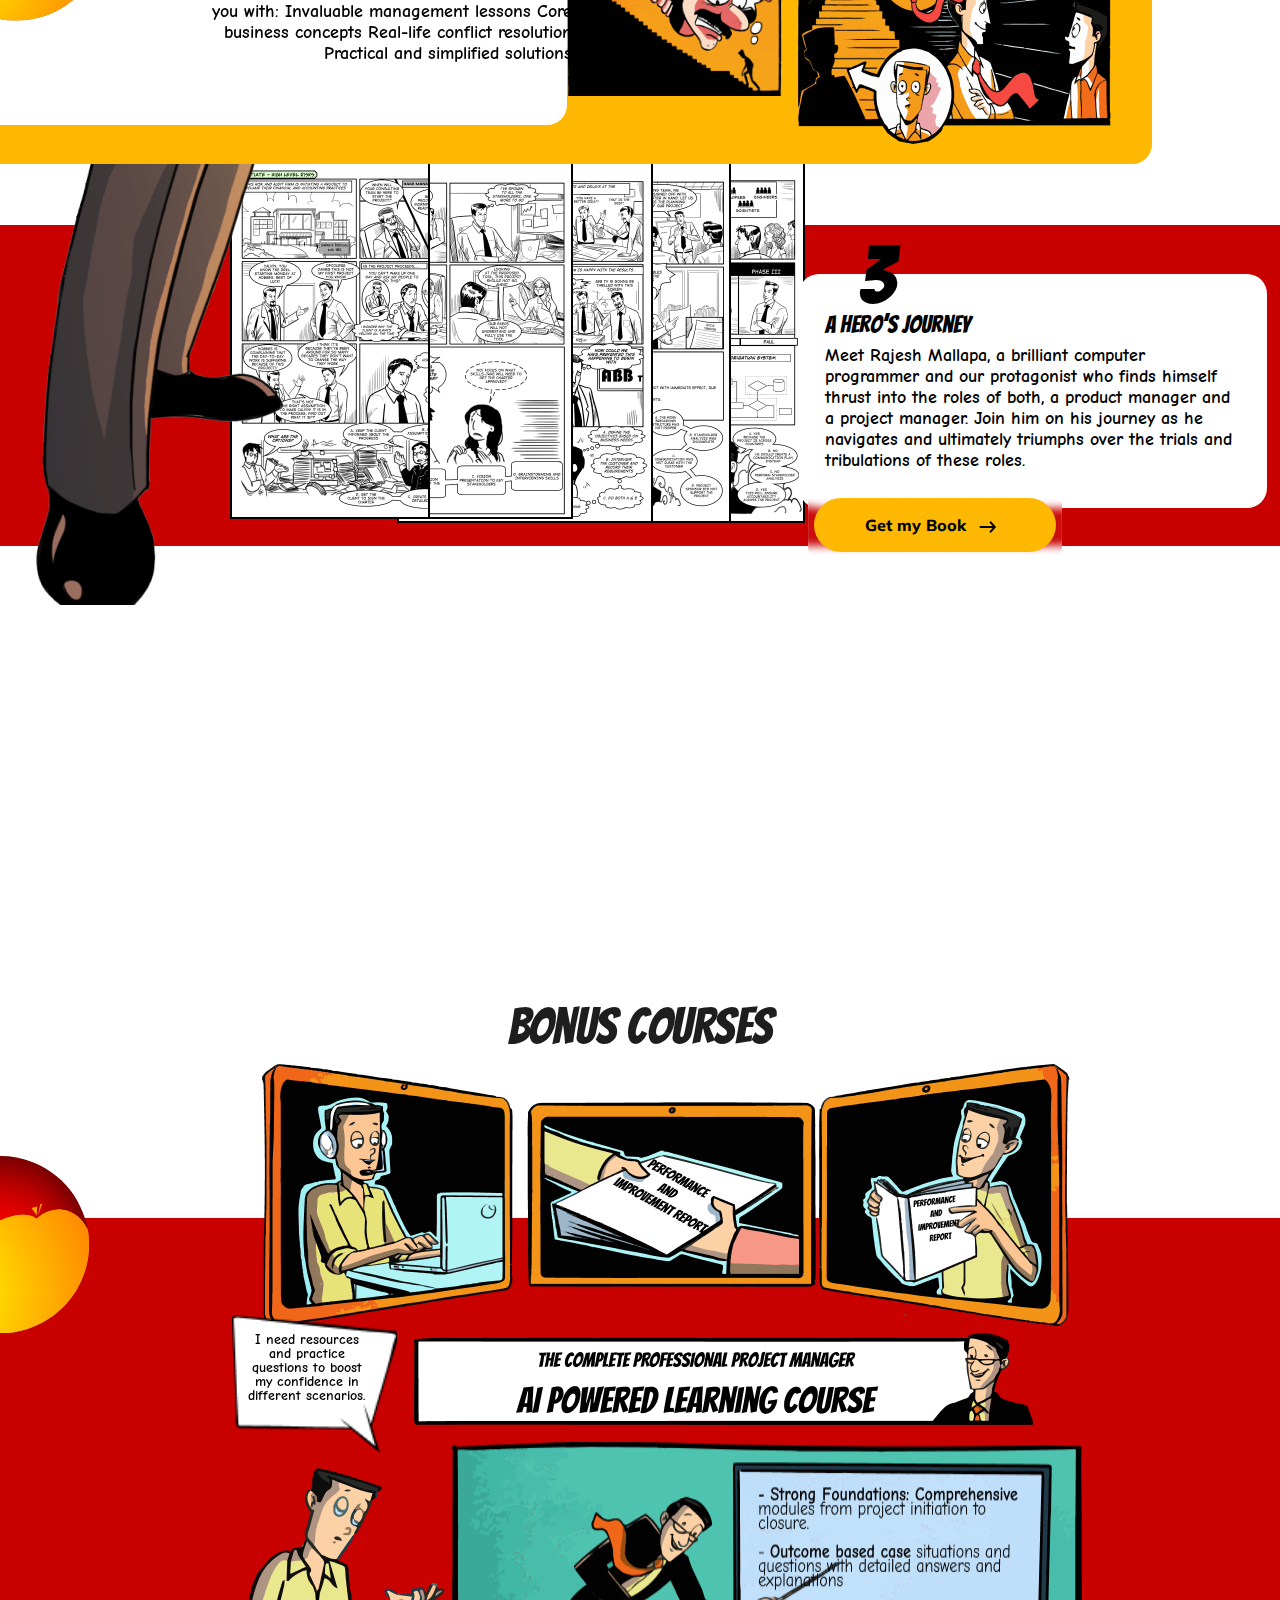
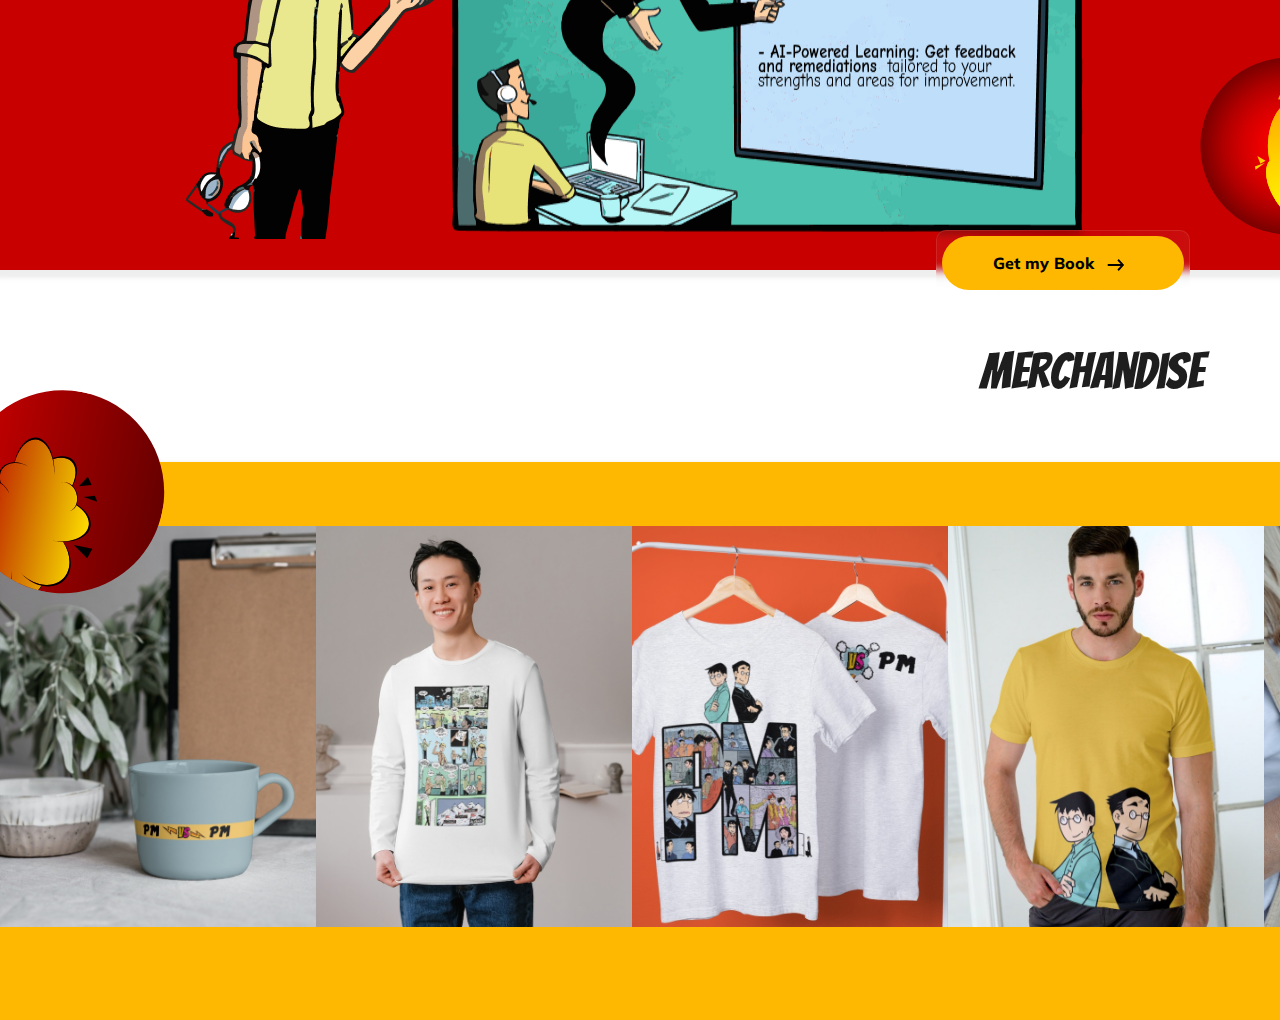
==== commit 4f124540: "big section" ====
--- a/index.html
+++ b/index.html
@@ -168,20 +168,7 @@
 
     <!-- Hero section end -->
 
-    <!-- pm section -->
-    <!-- <section class="pm">
-    <div class="container  d-flex justify-content-evenly">
-      <div class="side1">
-        <img src="assets/images/rotatebook-1.png" alt="">
-      </div>
-      <div class="side2">
-        <img src="assets/images/rotatebook-2.png" alt="">
-      </div>
-    </div>
-  </section> -->
-    <!-- <section class="pm2 text-center">
-    <img src="assets/images/pmvspm2.png" class="img-fluid" alt="">
-  </section> -->
+   
     <!-- pm section end -->
     <!-- pm section  -->
     <section class="pm full">
@@ -200,7 +187,7 @@
     <!-- get my book -->
     <section class="books">
       <div class="row row-books">
-        <div class="col-lg-5 col-md-6">
+        <div class="col-lg-6 col-md-6 custom-col-1">
           <div class="book-card d-flex">
             <figure class="mb-0">
               <svg
@@ -310,40 +297,13 @@
             </div>
           </div>
         </div>
-        <div class="col-lg-7 col-md-6">
-          <div class="swiper mySwiper">
-            <div class="swiper-wrapper">
-              <div class="swiper-slide">
-                <img
-                  src="assets/images/books.png"
-                  class="img-fluid w-100 object-fit-fill"
+       
+        <div class="col-lg-6 col-md-6 custom-book custom-col-2">
+          <img
+                  src="assets/images/bOOK.png"
+                  class="img-fluid w-100 object-fit-cover prebook"
                   alt=""
                 />
-              </div>
-              <div class="swiper-slide">
-                <img
-                  src="assets/images/girl-with-book.png"
-                  class="img-fluid w-100 object-fit-fill"
-                  alt=""
-                />
-              </div>
-              <div class="swiper-slide">
-                <img
-                  src="assets/images/girl2.png"
-                  class="img-fluid w-100 object-fit-fill"
-                  alt=""
-                />
-              </div>
-              <div class="swiper-slide">
-                <img
-                  src="assets/images/girl3.png"
-                  class="img-fluid w-100 object-fit-fill"
-                  alt=""
-                />
-              </div>
-              
-            </div>
-          </div>
           <p class="pre-book text-center">Preview book</p>
         </div>
       </div>
@@ -351,7 +311,118 @@
     <!-- get my book end -->
 
     <!-- flip section  -->
-
+<section class="main-section">
+  <section class="first">
+    <div class="first-card position-relative">
+      <div class="number1">1</div>
+      <div class="first-inner-card">
+        <h3>A Hero’s Journey</h3>
+        <p> Meet Rajesh Mallapa, a brilliant computer programmer and our protagonist who finds himself thrust into the roles of both, a product manager and a project manager. Join him on his journey as he navigates and ultimately triumphs over the trials and tribulations of these roles.</p>
+      </div>
+    </div>
+  </section>
+  <div class="section-two">
+    <div class="yellow">
+
+      <div class="yellow-left position-relative">
+        <svg xmlns="http://www.w3.org/2000/svg" width="105" class="yellow-left-ball" height="177" viewBox="0 0 105 177" fill="none">
+          <g clip-path="url(#clip0_264_2361)">
+            <path d="M79.0791 151.079C113.641 116.518 113.641 60.4824 79.0791 25.9211C44.5177 -8.64035 -11.5174 -8.64035 -46.0788 25.9211C-80.6402 60.4825 -80.6402 116.518 -46.0788 151.079C-11.5174 185.64 44.5177 185.64 79.0791 151.079Z" fill="url(#paint0_radial_264_2361)"/>
+            <path d="M61.2689 76.2912L65.2487 68.3805L59.563 67.4017L61.2689 76.2912Z" fill="url(#paint1_radial_264_2361)"/>
+            <path d="M-39.9886 88.0246C-49.3903 97.8212 -54.8942 109.03 -55.3801 117.75C-56.095 118.788 -56.7766 119.867 -57.4181 120.98C-59.1624 124 -60.5327 127.118 -61.543 130.265C-46.6252 158.081 -17.272 177 16.5015 177C57.8693 177 92.6058 148.617 102.305 110.262C102.275 98.218 96.9911 87.2206 87.1141 81.3304C78.8503 76.4015 68.9715 75.9977 59.75 79.3326C55.5988 70.5235 39.8438 64.9147 21.6174 66.4108C12.5356 67.1572 4.34701 69.543 -1.912 72.9075C-10.6757 68.1499 -26.8641 74.3513 -39.9869 88.0246H-39.9886Z" fill="url(#paint2_radial_264_2361)"/>
+            <path d="M-39.9886 88.025C-49.3903 97.8217 -54.8942 109.031 -55.3801 117.751C-56.095 118.789 -56.7766 119.867 -57.4181 120.981C-59.1624 124.001 -60.5327 127.119 -61.543 130.265C-46.6252 158.082 -17.272 177 16.5015 177C57.8693 177 92.6058 148.617 102.305 110.263C102.275 98.2184 96.9911 87.221 87.1141 81.3308C78.8503 76.4019 68.9715 75.9982 59.75 79.3331C55.5988 70.524 39.8438 64.9151 21.6174 66.4113C12.5356 67.1576 4.34701 69.5434 -1.912 72.908C-10.6757 68.1504 -26.8641 74.3517 -39.9869 88.025H-39.9886Z" fill="url(#paint3_radial_264_2361)"/>
+            <path d="M69.0398 67.4017L62.4067 77.0987L71.3155 67.4017H69.0398Z" fill="url(#paint4_radial_264_2361)"/>
+          </g>
+          <defs>
+            <radialGradient id="paint0_radial_264_2361" cx="0" cy="0" r="1" gradientUnits="userSpaceOnUse" gradientTransform="translate(16.5005 88.5004) scale(88.5)">
+              <stop stop-color="#FF0000"/>
+              <stop offset="0.15" stop-color="#F90000"/>
+              <stop offset="0.33" stop-color="#EA0000"/>
+              <stop offset="0.53" stop-color="#D20000"/>
+              <stop offset="0.74" stop-color="#B00000"/>
+              <stop offset="0.95" stop-color="#840000"/>
+              <stop offset="1" stop-color="#7A0000"/>
+            </radialGradient>
+            <radialGradient id="paint1_radial_264_2361" cx="0" cy="0" r="1" gradientUnits="userSpaceOnUse" gradientTransform="translate(-62.569 106.039) scale(169.544 169.544)">
+              <stop stop-color="#FFFF00"/>
+              <stop offset="0.38" stop-color="#FFD400"/>
+              <stop offset="1" stop-color="#FF8600"/>
+            </radialGradient>
+            <radialGradient id="paint2_radial_264_2361" cx="0" cy="0" r="1" gradientUnits="userSpaceOnUse" gradientTransform="translate(-62.5672 106.04) scale(169.54 169.54)">
+              <stop stop-color="#FFFF00"/>
+              <stop offset="0.38" stop-color="#FFD400"/>
+              <stop offset="1" stop-color="#FF8600"/>
+            </radialGradient>
+            <radialGradient id="paint3_radial_264_2361" cx="0" cy="0" r="1" gradientUnits="userSpaceOnUse" gradientTransform="translate(-62.5672 106.04) scale(169.54 169.54)">
+              <stop stop-color="#FFFF00"/>
+              <stop offset="0.38" stop-color="#FFD400"/>
+              <stop offset="1" stop-color="#FF8600"/>
+            </radialGradient>
+            <radialGradient id="paint4_radial_264_2361" cx="0" cy="0" r="1" gradientUnits="userSpaceOnUse" gradientTransform="translate(-62.569 106.039) scale(169.54 169.54)">
+              <stop stop-color="#FFFF00"/>
+              <stop offset="0.38" stop-color="#FFD400"/>
+              <stop offset="1" stop-color="#FF8600"/>
+            </radialGradient>
+            <clipPath id="clip0_264_2361">
+              <rect width="177" height="177" fill="white" transform="translate(-72)"/>
+            </clipPath>
+          </defs>
+        </svg>
+        <div class="yellow-card">
+          <div class="number2">2</div>
+          <h3>Not Just A Story</h3>
+          <p> Most of you will, at some point in your professional careers, find yourselves in the shoes of Rajesh Mallapa. And when you do, this guide will provide you with: Invaluable management lessons Core business concepts Real-life conflict resolution Practical and simplified solutions</p>
+        </div>
+      </div>
+      <div class="yellow-right gap-3 d-flex">
+      <img src="assets/images/deliver.png" class="deliver" alt="">
+      <img src="assets/images/ineed.png" class="ineed" alt="">
+      </div>
+    </div>
+  </div>
+  <div class="section-three">
+    <div class="red ">
+      <div class="red-images">
+ <div class="images-stacking position-relative">
+  <img src="assets/images/comic1.png" alt="">
+  <img src="assets/images/comic2.png" alt="">
+  <img src="assets/images/comic3.png" alt="">
+  <img src="assets/images/comic4.png" alt="">
+  <img src="assets/images/comic5.png" alt="">
+ 
+ </div>
+      </div>
+      <div class="red-card position-relative">
+        <div class="number3">3</div>
+        <div class="third-inner-card ">
+          <h3>A Hero’s Journey</h3>
+          <p> Meet Rajesh Mallapa, a brilliant computer programmer and our protagonist who finds himself thrust into the roles of both, a product manager and a project manager. Join him on his journey as he navigates and ultimately triumphs over the trials and tribulations of these roles.</p>
+        </div>
+        <div class="d-flex align-items-center butn">
+          <a href="https://mybook.to/pm-vs-pm" class="action-btn2"
+            ><span
+              >Get my Book
+              <svg
+                xmlns="http://www.w3.org/2000/svg"
+                class="mx-2"
+                width="18"
+                height="12"
+                viewBox="0 0 18 12"
+                fill="none"
+              >
+                <path
+                  fill-rule="evenodd"
+                  clip-rule="evenodd"
+                  d="M0.738161 7L13.6682 7L10.4015 10.59L11.6881 12L17.1631 6L11.6881 -2.43189e-06L10.4015 1.41L13.6682 5L0.738162 5L0.738161 7Z"
+                  fill="black"
+                />
+              </svg> </span
+          ></a>
+        </div>
+      </div>
+    </div>
+  </div>
+</section>
     <!-- flip section end -->
 
     <!-- bonus section -->
--- a/assets/css/style.css
+++ b/assets/css/style.css
@@ -415,13 +415,44 @@
   height: 332px;
   margin-top: 60px;
 }
-
+.custom-book{
+  position: relative;
+}
+.prebook {
+  position: absolute;
+  width: 531px !important;
+  height: 464px;
+  right: 6vw;
+  bottom: 5vw;
+}
+.pre-book {
+  position: absolute;
+  bottom: 1vw;
+  color: #000;
+  font-family: Mulish;
+  font-size: 16px;
+  font-style: normal;
+  font-weight: 800;
+  line-height: 28px;
+  text-decoration-line: underline;
+  right: 16vw;
+}
 .book-card figure svg {
   /* width: 202.893px; */
   height: 202.893px;
   flex-shrink: 0;
 }
-
+.row-book{
+  /* gap: -1vw; */
+}
+.custom-col-1{
+  flex: 0 0 auto;
+    width: 42% !important;
+}
+.custom-col-2{
+  flex: 0 0 auto;
+    width: 58% !important;
+}
 .books {
   margin-top: 20vw;
   height: 447px;
@@ -519,6 +550,7 @@
 
 /* bonus  */
 .title{
+  /* position: absolute; */
   color: #1E1E1E;
   left: 50%;
   margin-top: 30vw;
@@ -663,4 +695,226 @@
     0% { transform: translateX(0); }
     100% { transform: translatex(-144vw); }
   }
-  +  .main-section{
+    background-image: url(../images/boysbg.png);
+    width: 387px;
+   height: 1315px;
+   margin-top: 12vw;
+   position: relative;
+  }
+  .first {
+    width: 141vw;
+    position: absolute;
+    margin-left: 26.8vw;
+    top: 6vw;
+    height: 347px;
+    background: #C80000;
+    box-shadow: 0px 4px 4px 4px rgba(188, 188, 188, 0.25);
+}
+.first-inner-card {
+  width: 468px;
+  position: absolute;
+  height: 234px;
+  border-radius: 20px;
+  background: #FFF;
+  padding: 3vw 2vw;
+  top: 3.8vw;
+  left: 3vw;
+}
+.first-inner-card p{
+  color: #000;
+  font-family: Comic Neue;
+  font-size: 18px;
+  font-style: normal;
+  font-weight: 700;
+  line-height: normal;
+}
+.first-inner-card h3{
+  color: #000;
+font-family: Bangers;
+font-size: 24px;
+font-style: normal;
+font-weight: 400;
+line-height: normal;
+}
+.number1 {
+  position: absolute;
+  color: #000;
+  font-family: Bangers;
+  left: 4vw;
+  top: 2vw;
+  z-index: 1;
+  font-size: 80px;
+  font-style: normal;
+  font-weight: 400;
+  line-height: 51px;
+  letter-spacing: 0.5px;
+}
+.section-two {
+  height: 362px;
+  background-color: #FFB801;
+  position: absolute;
+  width: 90vw;
+  border-top-right-radius: 20px;
+  border-bottom-right-radius: 20px;
+  top: 40vw;
+}
+.yellow{
+  display: flex;
+  justify-content: space-between;
+  align-items: center;
+}
+.yellow-left{
+  width: 620px;
+  margin-top: 3vw;
+height: 263px;
+ border-top-right-radius: 20px;
+border-bottom-right-radius: 20px;
+background: #FFF;
+}
+svg.yellow-left-ball {
+  position: absolute;
+  top: -2vw;
+  height: 15vw;
+}
+.yellow-card {
+  width: 393px;
+  height: 220px;
+  position: absolute;
+  flex-shrink: 0;
+  padding: 2vw 1vw;
+  left: 13vw;
+  /* top: 2vw; */
+}
+.yellow-card h3{
+  color: #000;
+  width: 393px;
+  text-align: right;
+  font-family: Bangers;
+  font-size: 24px;
+  font-style: normal;
+  font-weight: 400;
+  line-height: normal;
+}
+.yellow-card p{
+  width: 393px;
+  color: #000;
+  font-family: Comic Neue;
+  font-size: 18px;
+  font-style: normal;
+  margin-top: 2vw;
+
+  text-align: right;
+  font-weight: 700;
+  line-height: normal;
+}
+.number2 {
+  position: absolute;
+  color: #000;
+  font-family: Bangers;
+  left: 27vw;
+  top: -2vw;
+  z-index: 1;
+  font-size: 80px;
+  font-style: normal;
+  font-weight: 400;
+  line-height: 51px;
+  letter-spacing: 0.5px;
+}
+img.deliver {
+  height: 19vw;
+  margin: auto;
+}
+.third-inner-card {
+  width: 468px;
+  position: absolute;
+  height: 234px;
+  border-radius: 20px;
+  background: #FFF;
+  padding: 3vw 2vw;
+  top: 3.8vw;
+  right: 1vw;
+}
+.third-inner-card p{
+  color: #000;
+  font-family: Comic Neue;
+  font-size: 18px;
+  font-style: normal;
+  font-weight: 700;
+  line-height: normal;
+}
+.third-inner-card h3{
+  color: #000;
+font-family: Bangers;
+font-size: 24px;
+font-style: normal;
+font-weight: 400;
+line-height: normal;
+}
+.number3 {
+  position: absolute;
+  color: #000;
+  font-family: Bangers;
+  right: 30vw;
+  top: 2vw;
+  z-index: 1;
+  font-size: 80px;
+  font-style: normal;
+  font-weight: 400;
+  line-height: 51px;
+  letter-spacing: 0.5px;
+}
+.section-three {
+  position: absolute;
+  height: 321px;
+  top: 73vw;
+  z-index: -1;
+  width: 100vw;
+  background: #C80000;
+}
+.images-stacking{
+  width: 622px;
+  
+height: 370px;
+display: flex;
+}
+.images-stacking img:nth-child(1){
+position: absolute;
+left: 27vw;
+}
+.images-stacking img:nth-child(2){
+position: absolute;
+left: 21vw;
+}
+.images-stacking img:nth-child(3){
+position: absolute;
+left: 15vw;
+}
+.images-stacking img:nth-child(4){
+position: absolute;
+left: 9vw;
+}
+.images-stacking img:nth-child(5){
+position: absolute;
+left: 2vw;
+}
+.images-stacking img:nth-child(6){
+position: absolute;
+left: 27vw;
+z-index: 1;
+}
+
+.red{
+  position: relative;
+}
+.red-images {
+  position: absolute;
+  left: 16vw;
+  /* height: 29vw; */
+  bottom: -24vw;
+}
+.section-three .butn {
+  position: absolute;
+  right: 17vw;
+  bottom: -26vw;
+}--- a/assets/css/responsive.css
+++ b/assets/css/responsive.css
@@ -2,13 +2,59 @@
 @media screen and (min-width:1440px) {
    
 }
-@media screen and (max-width:991px) {
+@media screen and (max-width:1200px) {
+    .second-section::before {
+        content: "";
+        height: 278px;}
+
+.right img {
+    position: absolute;
+    bottom: 4.47vw;
+    right: 5vw;
+    height: 13vw;
+}
+.right .right-heading {
+    font-size: 25px;
+    left: 18vw;
    
+}
+.number1 {
+    left: 4vw;
+    top: 0vw;
+    font-size: 59px;
+}
+.right .right-para {
+    font-size: 18px;
+    top: 0vw;
+    left: 19vw;
+}
+img.floating {
+    height: 6vw;
+}
+
 }
 @media screen and (max-width:767px) {
    .second-banner {
 
    }
+   .number1 {
+    left: 4vw;
+    top: 0vw;
+    font-size: 59px;
+}
+   .custom-col-2{
+    width: 100% !important;
+   }
+   .custom-col-1{
+    width: 100% !important;
+   }
+   .prebook {
+    position: absolute;
+    width: 531px !important;
+    height: 464px;
+    right: 13vw;
+    bottom: 5vw;
+}
    section::before {
     top: 113vw;
 }
@@ -29,15 +75,15 @@
 }
 .right img {
     position: absolute;
-    top: 0;
-    right: 5vw;
+    top: 7vw;
+    right: 30vw;
 }
 .pm {
     padding: 12vw 0;
     margin-top: 66vw;
 }
 .books {
-    margin-top: 5vw;}
+    margin-top: 83vw;}
     .row-books{
         flex-direction: column-reverse;
     }
@@ -55,10 +101,98 @@
             object-fit: cover !important;
         }
         .book-card {
-          margin: 0;
+            /* margin: 0; */
+            border-radius: 0;
+        }
+        .pre-book {
+           
+            bottom: 0vw;
+            font-size: 16px;
+            right: 44vw;
+        }
+        .yellow {
+            display: flex;
+            justify-content: space-between;
+            align-items: center;
+            flex-direction: column;
+        }
+        .section-two {
+            height: 92vw;
+            background-color: #FFB801;
+            position: absolute;
+            width: 100vw;
+            border-top-right-radius: 20px;
+            border-bottom-right-radius: 20px;
+            top: 63vw;
+        }
+        .section-three {
+            position: absolute;
+            height: 444px;
+            top: 184vw;
+            z-index: -1;
+            width: 100vw;
+            background: #C80000;
+        }
+        .red-images {
+            position: absolute;
+            left: 24vw;
+            /* height: 29vw; */
+            bottom: -22vw;
+        }
+       
+        .third-inner-card {
+            width: 100vw !important;
+            padding: 4vw 6vw;
+            top: 22.8vw;
+            height: 186px;
+            border-radius: 0;
+            right: 0;
+        }
+        .section-three .butn {
+            position: absolute;
+            right: 35vw;
+            bottom: -53vw;
+        }
+        .number3 {
+            position: absolute;
+            color: #000;
+            font-family: Bangers;
+            left: 3vw;
+            top: 19vw;
+            z-index: 1;
+            font-size: 59px;
+        }
+        .yellow-left {
+            width: 100vw;
+            margin-top: 3vw;
+            height: 263px;
+            border-radius: 0;
+            background: #FFF;
+        }
+       .yellow-card .number2 {
+            left: 59vw;
+            top: -3vw;
+            font-size: 59px;
+        }
+        .images-stacking {
+            width: 490px;
+            height: 352px;
+            z-index: 1;
+            display: flex;
+        }
+        img.deliver {
+            height: 44vw;
+            margin: auto;
+        }
+        .title {
+            left: 43%;
+            margin-top: 71vw;
+            font-size: 29px;
         }
         .bonus {
-            margin-top: 44vw;}
+            margin-top: 90vw;
+            height: 613px;
+        }
             .bonus .left-top {
                 top: -11vw;
                 height: 19vw;
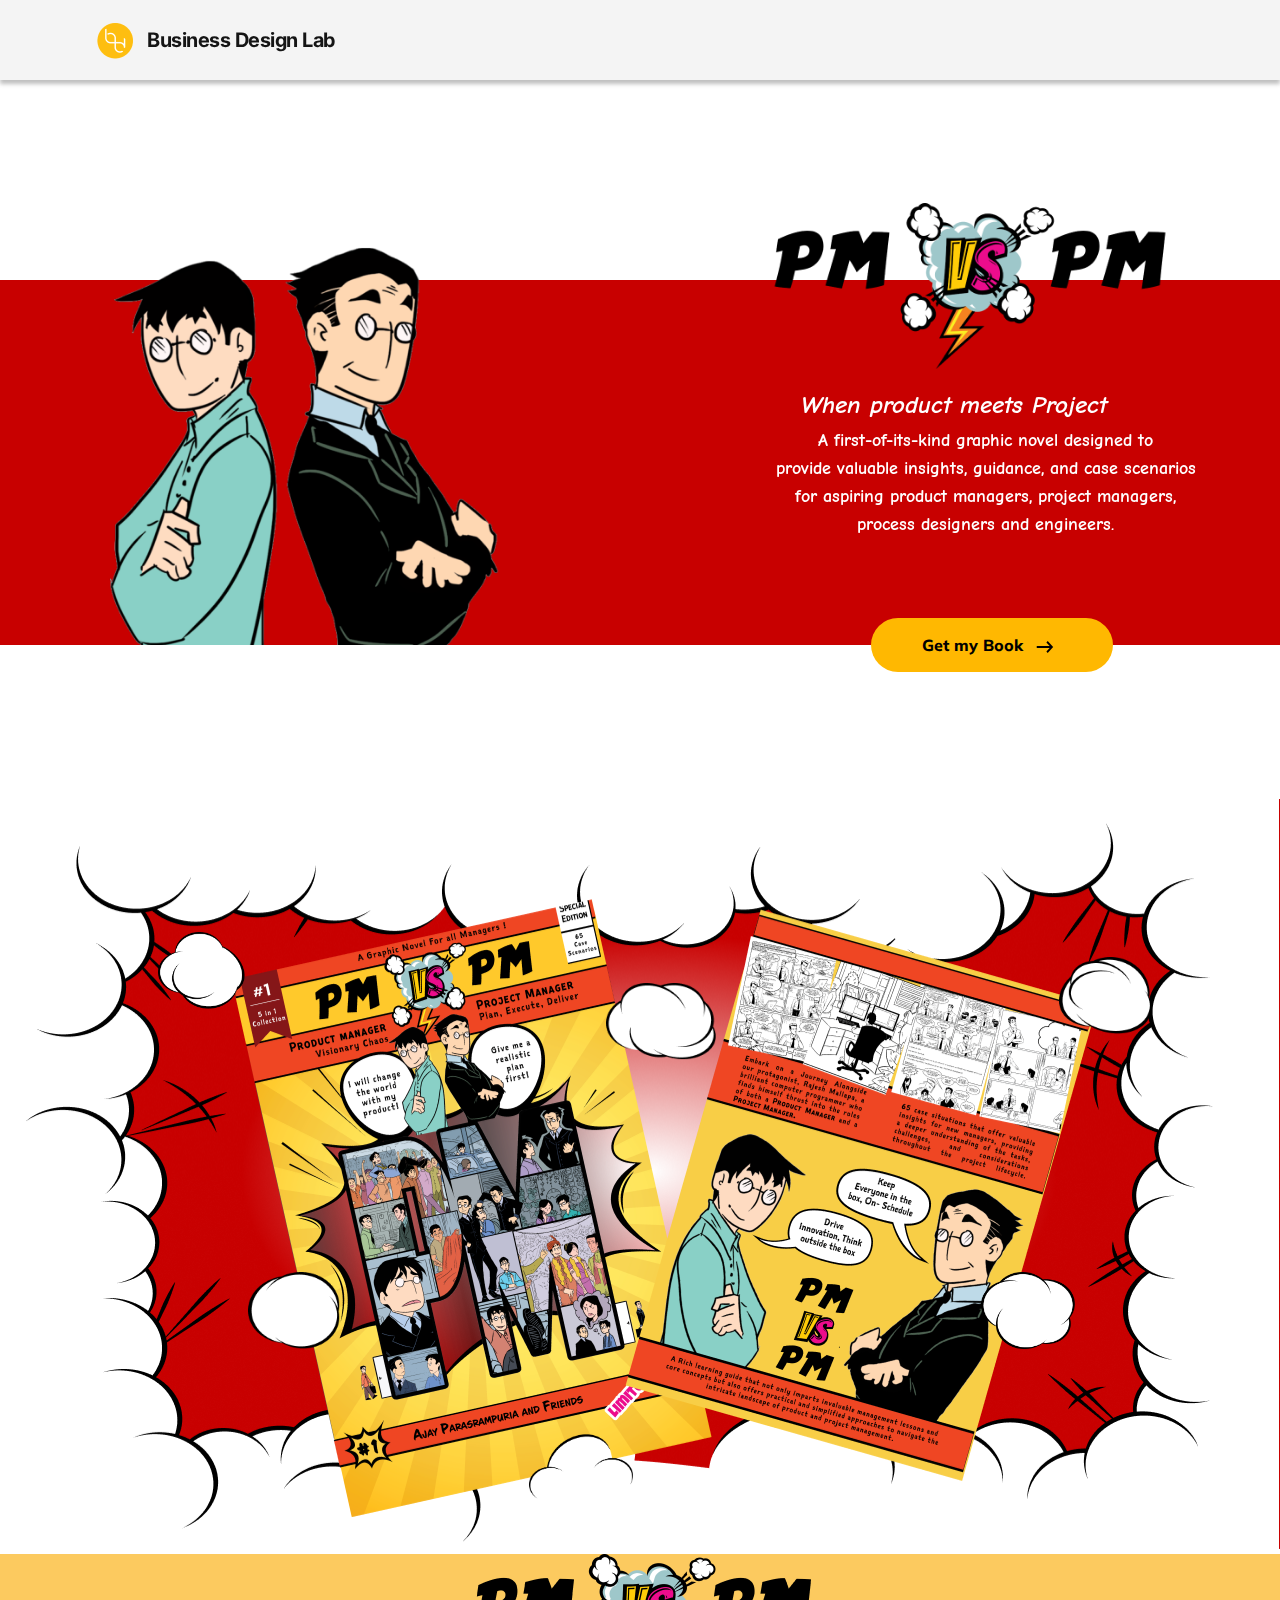
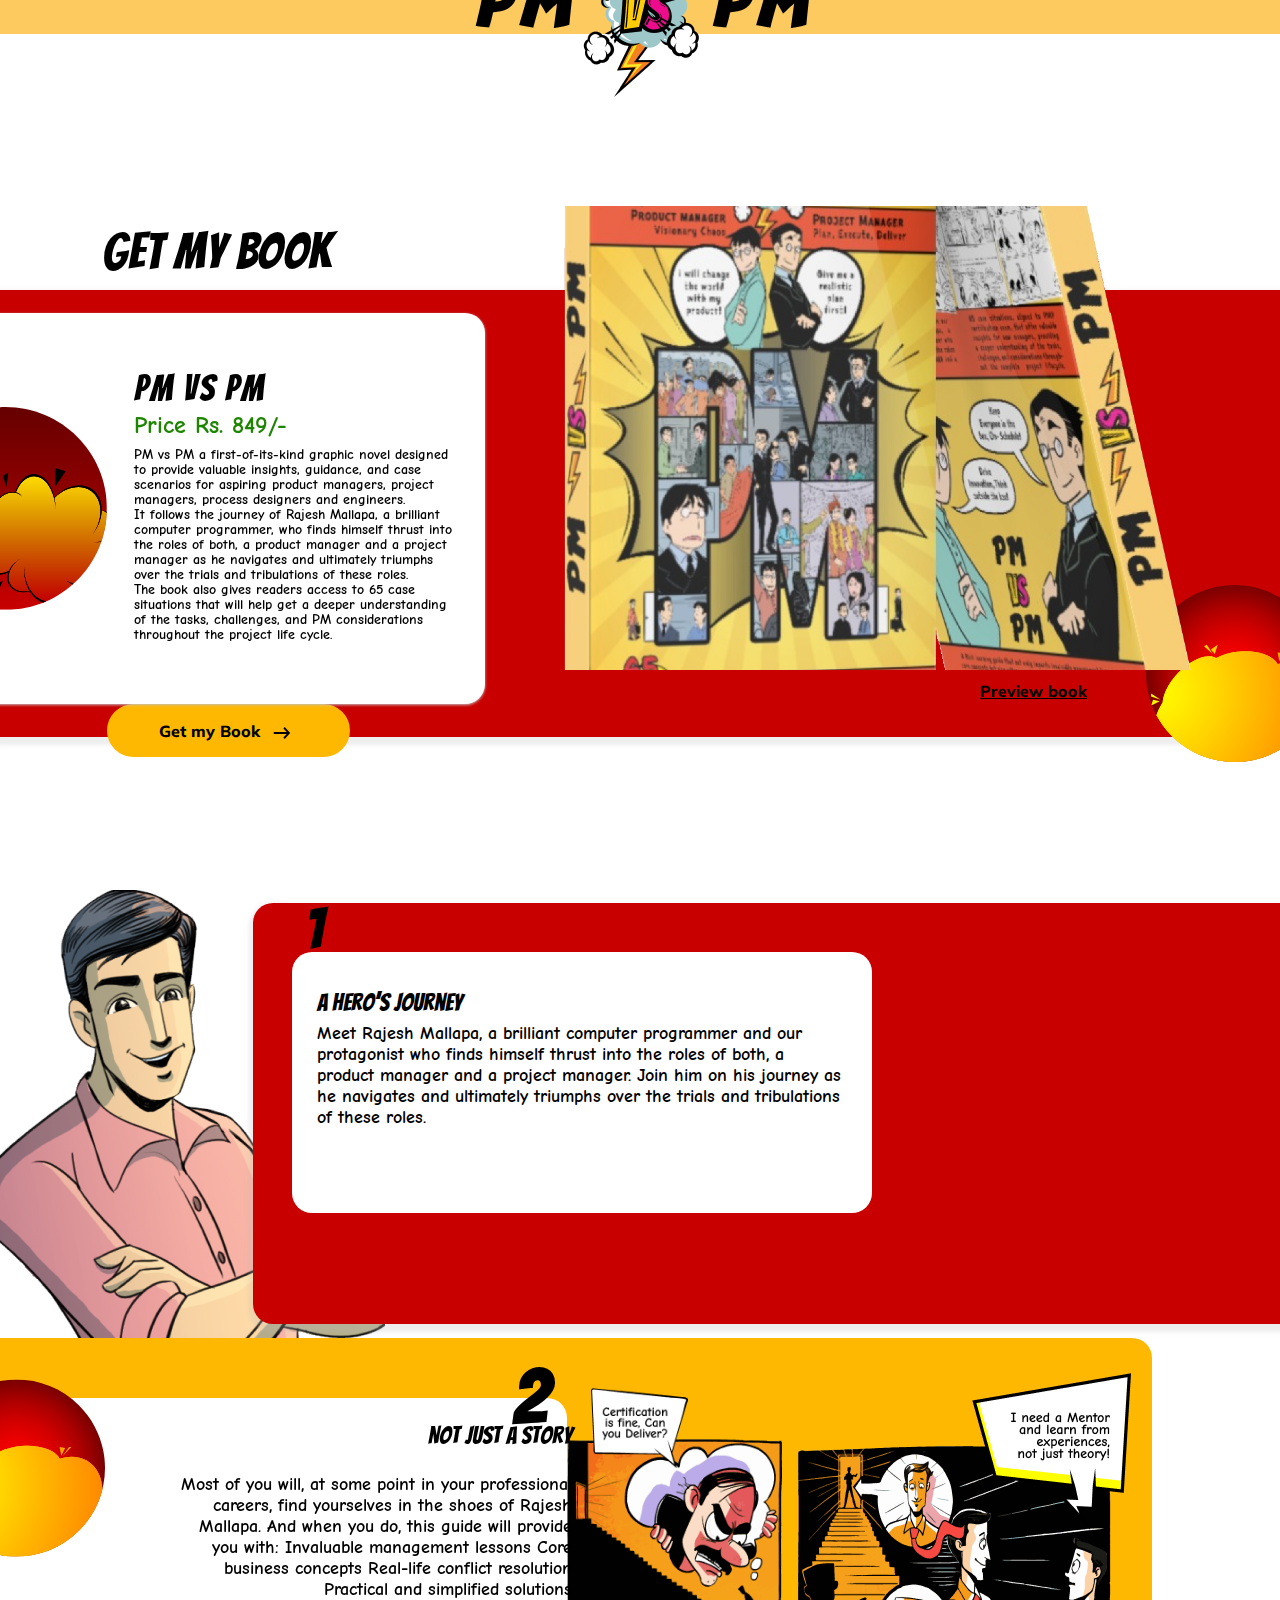
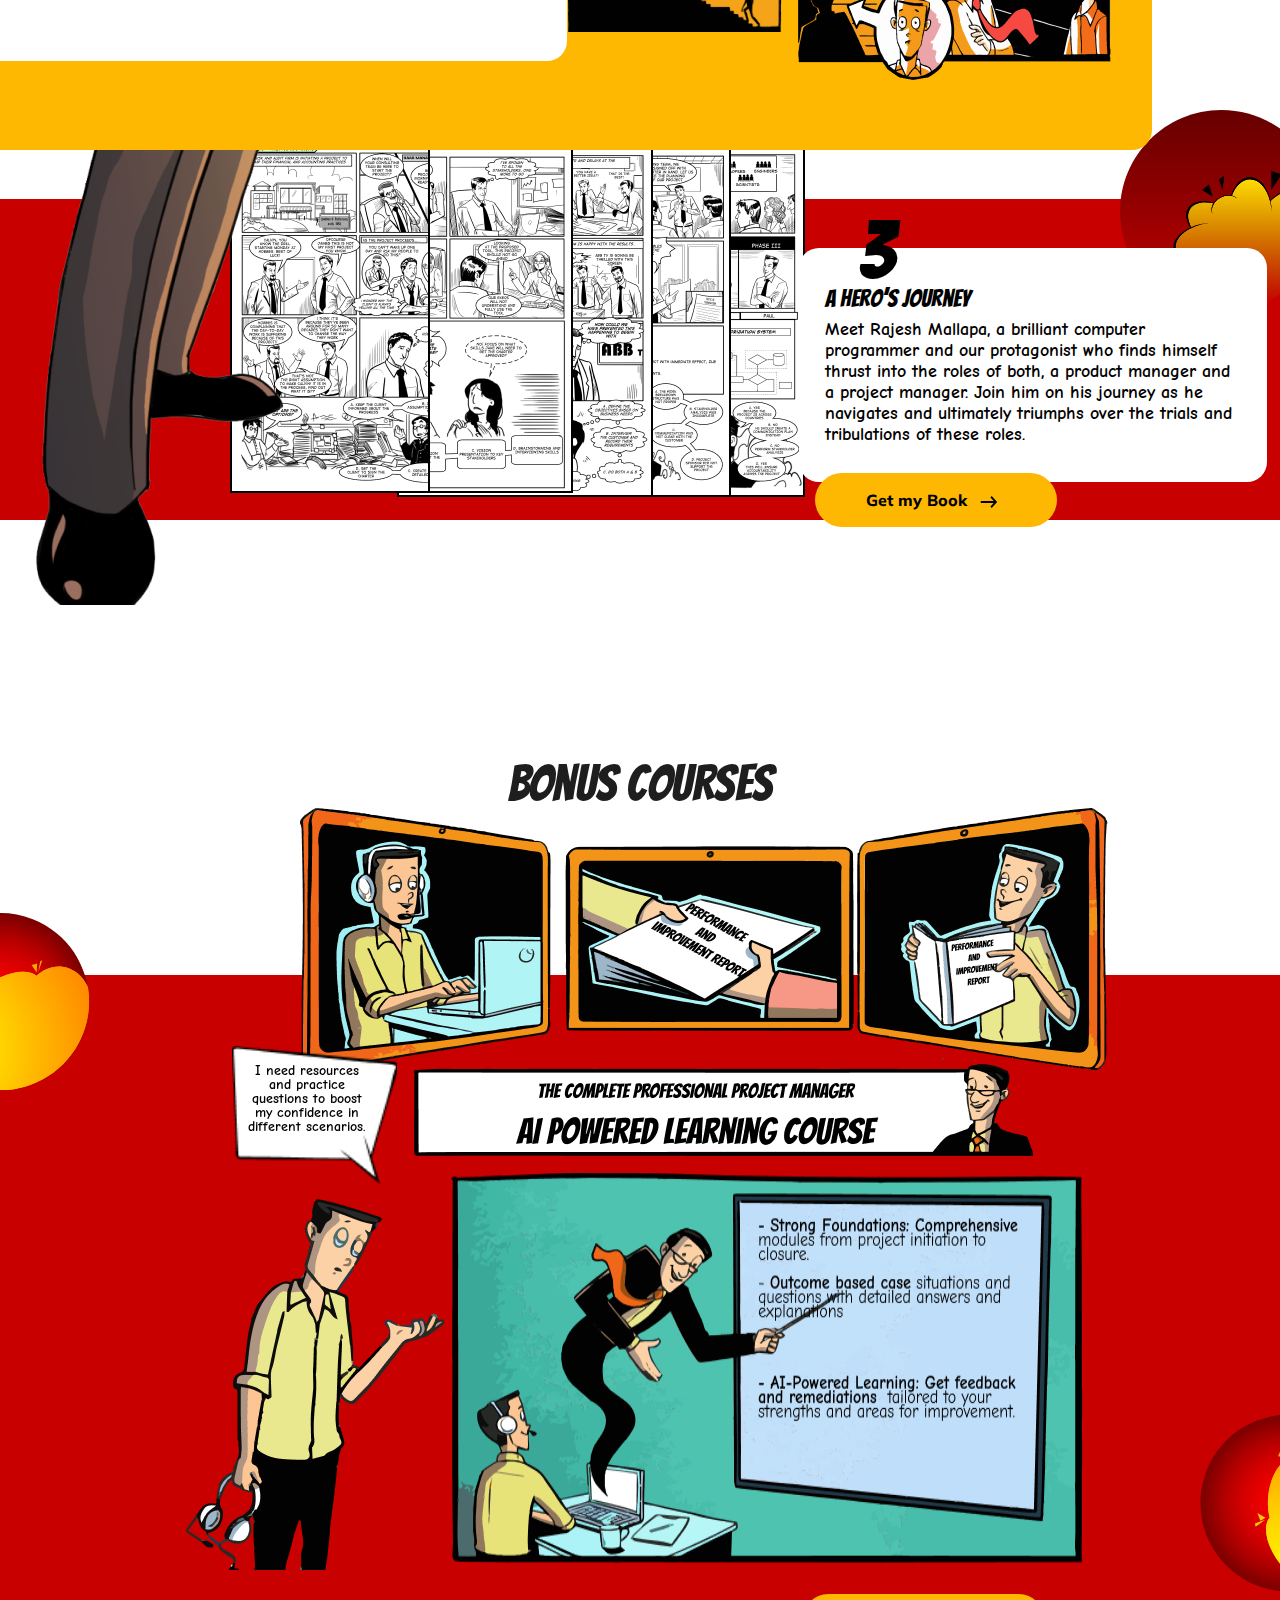
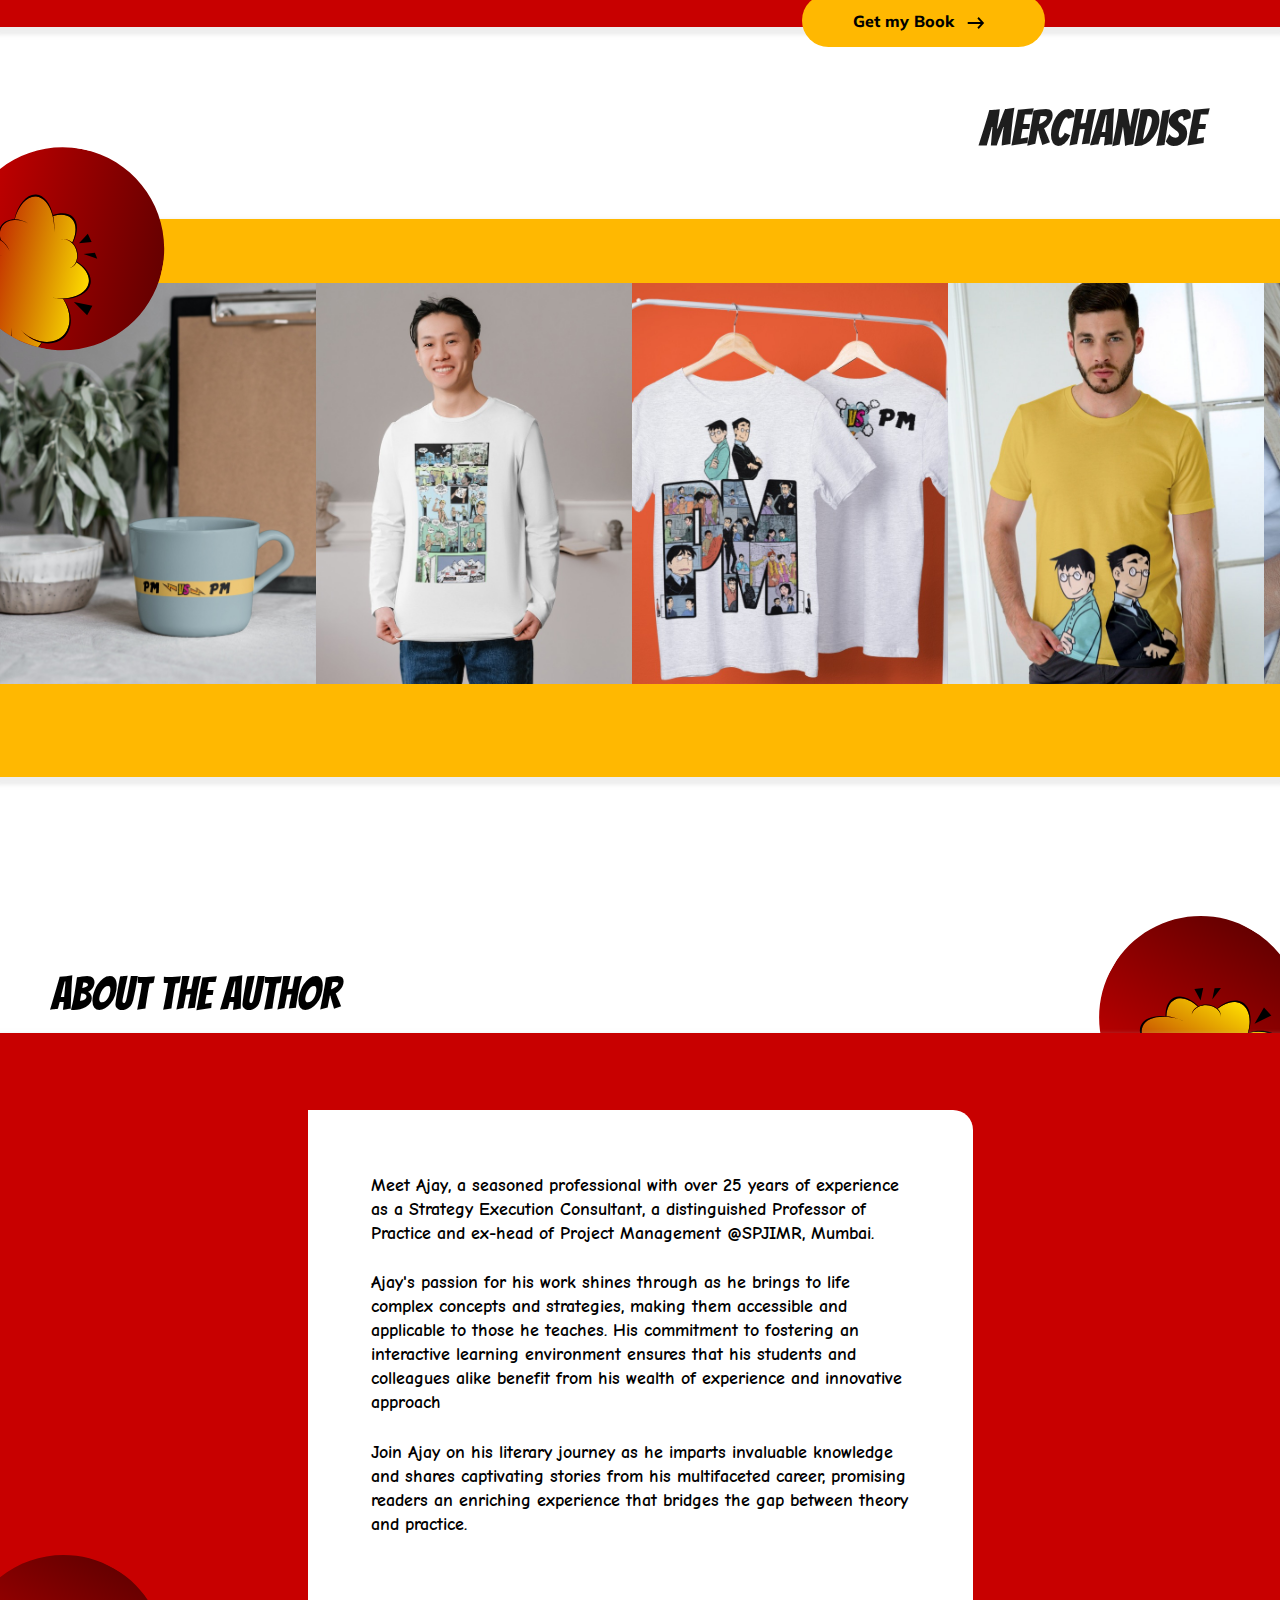
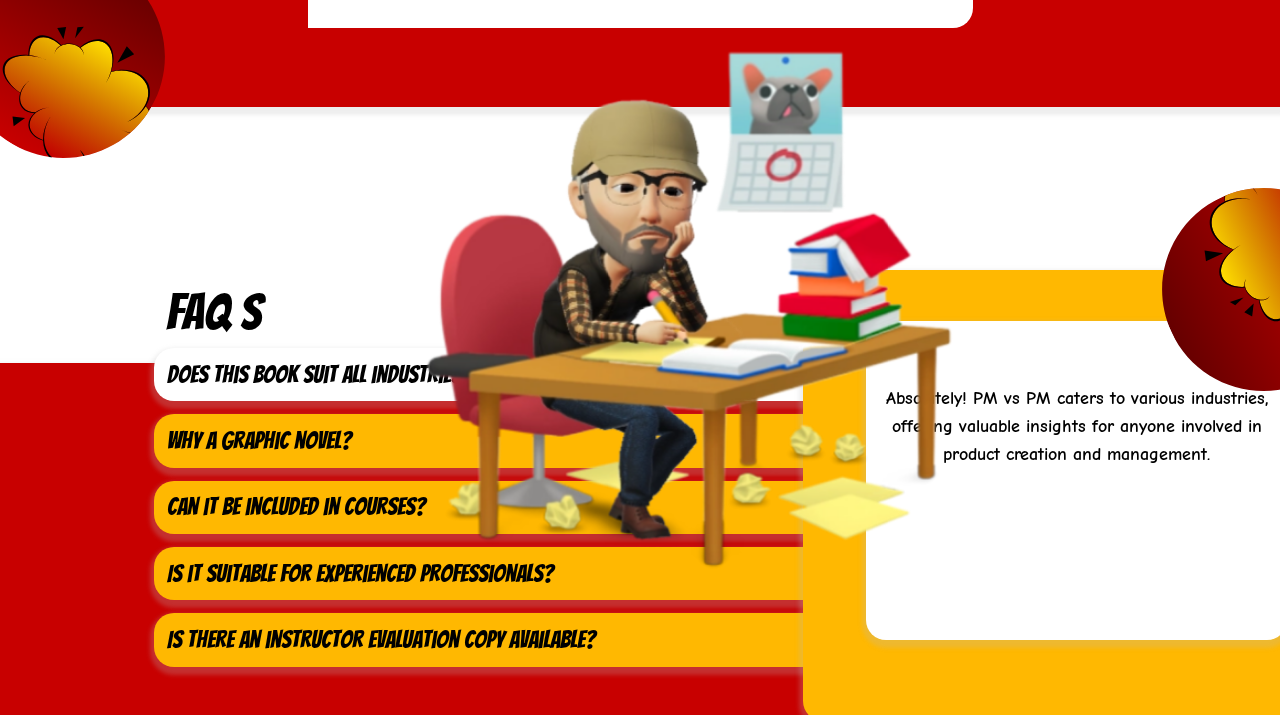
==== commit e54f0ada: "control" ====
--- a/index.html
+++ b/index.html
@@ -186,6 +186,97 @@
 </section>
     <!-- get my book -->
     <section class="books">
+<div class="book-title">
+  Get my Book
+</div>
+<div class="d-flex align-items-center butn">
+  <a href="https://mybook.to/pm-vs-pm" class="action-btn2"
+    ><span
+      >Get my Book
+      <svg
+        xmlns="http://www.w3.org/2000/svg"
+        class="mx-2"
+        width="18"
+        height="12"
+        viewBox="0 0 18 12"
+        fill="none"
+      >
+        <path
+          fill-rule="evenodd"
+          clip-rule="evenodd"
+          d="M0.738161 7L13.6682 7L10.4015 10.59L11.6881 12L17.1631 6L11.6881 -2.43189e-06L10.4015 1.41L13.6682 5L0.738162 5L0.738161 7Z"
+          fill="black"
+        />
+      </svg> </span
+  ></a>
+</div>
+<svg xmlns="http://www.w3.org/2000/svg" width="147" class="books-ball" height="177" viewBox="0 0 147 177" fill="none">
+  <g clip-path="url(#clip0_262_2057)">
+    <path d="M151.079 151.079C185.641 116.518 185.641 60.4824 151.079 25.9211C116.518 -8.64035 60.4826 -8.64035 25.9212 25.9211C-8.64017 60.4825 -8.64017 116.518 25.9212 151.079C60.4826 185.64 116.518 185.64 151.079 151.079Z" fill="url(#paint0_radial_262_2057)"/>
+    <path d="M133.269 76.2912L137.249 68.3805L131.563 67.4017L133.269 76.2912Z" fill="url(#paint1_radial_262_2057)"/>
+    <path d="M32.0114 88.0246C22.6097 97.8212 17.1058 109.03 16.6199 117.75C15.905 118.788 15.2234 119.867 14.5819 120.98C12.8376 124 11.4673 127.118 10.457 130.265C25.3748 158.081 54.728 177 88.5015 177C129.869 177 164.606 148.617 174.305 110.262C174.275 98.218 168.991 87.2206 159.114 81.3304C150.85 76.4015 140.972 75.9977 131.75 79.3326C127.599 70.5235 111.844 64.9147 93.6174 66.4108C84.5356 67.1572 76.347 69.543 70.088 72.9075C61.3243 68.1499 45.1359 74.3513 32.0131 88.0246H32.0114Z" fill="url(#paint2_radial_262_2057)"/>
+    <path d="M32.0114 88.025C22.6097 97.8217 17.1058 109.031 16.6199 117.751C15.905 118.789 15.2234 119.867 14.5819 120.981C12.8376 124.001 11.4673 127.119 10.457 130.265C25.3748 158.082 54.728 177 88.5015 177C129.869 177 164.606 148.617 174.305 110.263C174.275 98.2184 168.991 87.221 159.114 81.3308C150.85 76.4019 140.972 75.9982 131.75 79.3331C127.599 70.524 111.844 64.9151 93.6174 66.4113C84.5356 67.1576 76.347 69.5434 70.088 72.908C61.3243 68.1504 45.1359 74.3517 32.0131 88.025H32.0114Z" fill="url(#paint3_radial_262_2057)"/>
+    <path d="M58.0244 61.1776L66.7426 68.9485L60.8664 59.851L58.0244 61.1776Z" fill="url(#paint4_radial_262_2057)"/>
+    <path d="M71.6697 59.851L64.8462 64.5894L68.8278 68.9485L71.6697 59.851Z" fill="url(#paint5_radial_262_2057)"/>
+    <path d="M141.04 67.4017L134.407 77.0987L143.315 67.4017H141.04Z" fill="url(#paint6_radial_262_2057)"/>
+    <path d="M5.14355 111.594L14.6203 114.627L5.14355 108.562V111.594Z" fill="url(#paint7_radial_262_2057)"/>
+    <path d="M7.03827 114.626L5.54736 119.402C5.65922 119.7 5.77109 119.999 5.88644 120.296L13.6748 116.142L7.04002 114.626H7.03827Z" fill="url(#paint8_radial_262_2057)"/>
+  </g>
+  <defs>
+    <radialGradient id="paint0_radial_262_2057" cx="0" cy="0" r="1" gradientUnits="userSpaceOnUse" gradientTransform="translate(88.5005 88.5004) scale(88.5)">
+      <stop stop-color="#FF0000"/>
+      <stop offset="0.15" stop-color="#F90000"/>
+      <stop offset="0.33" stop-color="#EA0000"/>
+      <stop offset="0.53" stop-color="#D20000"/>
+      <stop offset="0.74" stop-color="#B00000"/>
+      <stop offset="0.95" stop-color="#840000"/>
+      <stop offset="1" stop-color="#7A0000"/>
+    </radialGradient>
+    <radialGradient id="paint1_radial_262_2057" cx="0" cy="0" r="1" gradientUnits="userSpaceOnUse" gradientTransform="translate(9.43101 106.039) scale(169.544 169.544)">
+      <stop stop-color="#FFFF00"/>
+      <stop offset="0.38" stop-color="#FFD400"/>
+      <stop offset="1" stop-color="#FF8600"/>
+    </radialGradient>
+    <radialGradient id="paint2_radial_262_2057" cx="0" cy="0" r="1" gradientUnits="userSpaceOnUse" gradientTransform="translate(9.43279 106.04) scale(169.54 169.54)">
+      <stop stop-color="#FFFF00"/>
+      <stop offset="0.38" stop-color="#FFD400"/>
+      <stop offset="1" stop-color="#FF8600"/>
+    </radialGradient>
+    <radialGradient id="paint3_radial_262_2057" cx="0" cy="0" r="1" gradientUnits="userSpaceOnUse" gradientTransform="translate(9.43279 106.04) scale(169.54 169.54)">
+      <stop stop-color="#FFFF00"/>
+      <stop offset="0.38" stop-color="#FFD400"/>
+      <stop offset="1" stop-color="#FF8600"/>
+    </radialGradient>
+    <radialGradient id="paint4_radial_262_2057" cx="0" cy="0" r="1" gradientUnits="userSpaceOnUse" gradientTransform="translate(9.43282 106.039) scale(169.54 169.54)">
+      <stop stop-color="#FFFF00"/>
+      <stop offset="0.38" stop-color="#FFD400"/>
+      <stop offset="1" stop-color="#FF8600"/>
+    </radialGradient>
+    <radialGradient id="paint5_radial_262_2057" cx="0" cy="0" r="1" gradientUnits="userSpaceOnUse" gradientTransform="translate(9.43278 106.039) scale(169.538 169.539)">
+      <stop stop-color="#FFFF00"/>
+      <stop offset="0.38" stop-color="#FFD400"/>
+      <stop offset="1" stop-color="#FF8600"/>
+    </radialGradient>
+    <radialGradient id="paint6_radial_262_2057" cx="0" cy="0" r="1" gradientUnits="userSpaceOnUse" gradientTransform="translate(9.43103 106.039) scale(169.54 169.54)">
+      <stop stop-color="#FFFF00"/>
+      <stop offset="0.38" stop-color="#FFD400"/>
+      <stop offset="1" stop-color="#FF8600"/>
+    </radialGradient>
+    <radialGradient id="paint7_radial_262_2057" cx="0" cy="0" r="1" gradientUnits="userSpaceOnUse" gradientTransform="translate(9.43275 106.04) scale(169.542 169.542)">
+      <stop stop-color="#FFFF00"/>
+      <stop offset="0.38" stop-color="#FFD400"/>
+      <stop offset="1" stop-color="#FF8600"/>
+    </radialGradient>
+    <radialGradient id="paint8_radial_262_2057" cx="0" cy="0" r="1" gradientUnits="userSpaceOnUse" gradientTransform="translate(9.4328 106.039) scale(169.535 169.535)">
+      <stop stop-color="#FFFF00"/>
+      <stop offset="0.38" stop-color="#FFD400"/>
+      <stop offset="1" stop-color="#FF8600"/>
+    </radialGradient>
+    <clipPath id="clip0_262_2057">
+      <rect width="177" height="177" fill="white"/>
+    </clipPath>
+  </defs>
+</svg>
       <div class="row row-books">
         <div class="col-lg-6 col-md-6 custom-col-1">
           <div class="book-card d-flex">
@@ -393,6 +484,32 @@
  </div>
       </div>
       <div class="red-card position-relative">
+        <svg xmlns="http://www.w3.org/2000/svg" class="third-ball" width="186" height="203" viewBox="0 0 186 203" fill="none">
+          <g clip-path="url(#clip0_287_3194)">
+            <path d="M101.445 202.891C157.472 202.891 202.891 157.472 202.891 101.445C202.891 45.4187 157.472 0 101.445 0C45.4187 0 0 45.4187 0 101.445C0 157.472 45.4187 202.891 101.445 202.891Z" fill="url(#paint0_linear_287_3194)"/>
+            <path d="M197.375 134.524C195.403 135.097 193.316 135.455 191.163 135.573C193.356 135.356 195.476 134.892 197.493 134.184C200.544 125.232 202.377 115.716 202.798 105.833C201.257 104.828 199.536 103.986 197.675 103.336L197.624 103.318V103.374C197.469 110.779 194.838 118.51 190.195 125.246C192.253 121.976 193.844 118.518 194.935 114.942C196.163 110.913 196.709 106.896 196.559 103.004C196.555 102.894 196.551 102.777 196.543 102.65C196.349 98.7858 195.472 95.2313 193.935 92.0878C192.342 88.8337 190.102 86.1486 187.276 84.1115C185.427 82.7779 183.368 81.7603 181.161 81.0866C179.019 80.4326 176.731 80.1007 174.364 80.1007C166.147 80.1007 157.436 84.0404 150.465 90.9103L150.449 90.9261L150.453 90.9478C151.078 93.9866 151.431 97.1479 151.51 100.366C151.327 97.2467 150.88 94.2 150.181 91.2778C150.157 91.177 150.131 91.0762 150.108 90.9775C149.327 87.8083 148.256 84.8465 146.929 82.1693C145.611 79.5158 144.062 77.1903 142.325 75.26C138.717 71.2511 134.479 69.131 130.071 69.131C128.182 69.131 126.307 69.5242 124.497 70.2987C122.743 71.0495 121.051 72.1599 119.469 73.5963C116.353 76.4257 113.701 80.4958 111.801 85.3682L111.785 85.4097L111.828 85.4215C114.514 86.0913 116.689 87.5613 118.038 89.6023C116.578 87.6957 114.357 86.36 111.672 85.7969C111.463 85.7515 111.25 85.712 111.034 85.6784C110.283 85.5578 109.505 85.4966 108.717 85.4966C105.931 85.4966 103.064 86.2454 100.428 87.6601C98.0097 88.9582 95.9331 90.7483 94.4197 92.8367C94.2834 93.0244 94.153 93.2121 94.0344 93.3939C92.8647 95.1642 92.1238 97.0945 91.8887 98.9794C91.6951 100.528 91.8472 102.048 92.3273 103.435C91.0075 100.37 91.4283 96.7231 93.5247 93.3049L93.5543 93.2575L93.499 93.2457C90.5807 92.5917 87.7652 92.2617 85.1275 92.2617C81.7015 92.2617 78.6686 92.8149 76.11 93.9036C73.4584 95.0318 71.4036 96.7053 70.0047 98.8727C68.4518 101.277 67.7859 104.15 68.0309 107.408C68.266 110.554 69.331 113.916 71.1961 117.402L71.2139 117.433L71.2475 117.42C75.6773 115.509 80.516 114.148 85.6471 113.367C80.5891 114.308 75.7405 115.847 71.5004 117.872C71.2258 118.002 70.9492 118.139 70.6785 118.275C65.735 120.753 61.734 123.855 59.1062 127.249C57.7726 128.972 56.8005 130.756 56.2196 132.552C55.6189 134.406 55.4352 136.273 55.6703 138.098C55.9529 140.293 56.8321 142.376 58.2843 144.288C59.6871 146.138 61.6017 147.803 63.9785 149.238C66.3238 150.655 69.0702 151.818 72.1406 152.699C75.2446 153.589 78.6172 154.171 82.1658 154.428L82.2171 154.432L82.2073 154.381C81.3952 150.139 81.818 145.419 83.3967 140.961C81.9959 145.521 81.7983 150.247 82.8534 154.446C82.881 154.561 82.9126 154.677 82.9442 154.794C83.616 157.285 84.6968 159.467 86.1549 161.274C87.6664 163.149 89.5158 164.538 91.6555 165.404C93.248 166.05 94.9433 166.376 96.6958 166.376C99.4599 166.376 102.351 165.548 105.055 163.985L105.067 163.979L105.073 163.967C106.822 159.883 109.938 156.137 113.915 153.308C112.307 154.557 110.858 155.958 109.598 157.483C108.09 159.307 106.885 161.267 106.016 163.309C105.86 163.679 105.709 164.058 105.573 164.438C104.706 166.85 104.346 169.243 104.504 171.549C104.668 173.935 105.381 176.125 106.626 178.051C109.347 182.261 114.32 184.676 120.271 184.676C122.006 184.676 123.788 184.468 125.566 184.059L125.62 184.047L125.592 184C121.779 177.652 119.89 169.705 120.237 161.531C120.237 165.396 120.729 169.17 121.709 172.776C122.814 176.84 124.489 180.531 126.69 183.747C126.756 183.844 126.825 183.941 126.892 184.038C129.113 187.207 131.746 189.748 134.72 191.589C137.022 193.016 139.46 193.978 141.997 194.466C167.866 183.174 188.112 161.407 197.381 134.526L197.375 134.524Z" fill="url(#paint1_linear_287_3194)"/>
+            <path d="M126.919 184.012C126.85 183.915 126.785 183.818 126.718 183.722C122.381 177.385 119.923 168.868 120.314 159.619C120.287 159.939 120.263 160.257 120.243 160.579C119.682 169.425 121.731 177.654 125.554 184.016C117.819 185.79 110.321 183.696 106.658 178.023C104.119 174.092 103.903 169.19 105.607 164.446C105.743 164.068 105.889 163.693 106.049 163.32C107.764 159.291 110.86 155.446 115.082 152.488C115.096 152.478 115.112 152.468 115.126 152.459C115.241 152.38 115.355 152.301 115.472 152.222C115.361 152.291 115.25 152.36 115.138 152.431C115.124 152.439 115.11 152.449 115.096 152.457C115.047 152.486 114.999 152.518 114.95 152.549C110.279 155.567 106.871 159.652 105.032 163.948C100.734 166.431 95.9468 167.099 91.6653 165.365C87.3047 163.598 84.2995 159.678 82.9777 154.78C82.9461 154.666 82.9164 154.549 82.8868 154.432C81.7349 149.853 82.0352 144.457 84.0427 139.183C83.9616 139.371 83.8826 139.561 83.8056 139.75C81.7784 144.757 81.3042 149.904 82.1617 154.385C67.8332 153.346 56.8576 147.029 55.7038 138.089C54.7455 130.658 60.8092 123.258 70.6922 118.307C70.9629 118.171 71.2375 118.036 71.5141 117.906C76.3193 115.61 81.972 113.887 88.1247 112.996C87.7888 113.034 87.4529 113.075 87.117 113.118C81.3022 113.867 75.9122 115.361 71.2276 117.382C67.5566 110.524 66.867 103.797 70.0342 98.8927C74.0016 92.7499 83.0627 90.948 93.487 93.2834C91.3195 96.8181 90.8532 100.857 92.6334 104.168C92.6828 104.263 92.7362 104.356 92.7895 104.447C91.118 101.052 91.7285 96.9525 94.0639 93.4158C94.1864 93.2301 94.3168 93.0443 94.4492 92.8606C95.9113 90.8413 97.9464 89.0374 100.444 87.6959C103.961 85.807 107.738 85.1905 111.024 85.7181C111.238 85.7517 111.451 85.7912 111.66 85.8366C114.656 86.4649 117.183 88.0752 118.635 90.5667C118.588 90.4719 118.54 90.377 118.489 90.2822C117.139 87.7709 114.729 86.1034 111.836 85.3822C115.636 75.6474 122.381 69.1727 130.069 69.1727C139.152 69.1727 146.919 78.212 150.068 90.9895C150.092 91.0903 150.117 91.191 150.141 91.2938C150.993 94.8502 151.489 98.6912 151.558 102.704C151.564 102.384 151.566 102.064 151.566 101.742C151.566 97.97 151.188 94.3424 150.491 90.946C161.654 79.9468 176.992 76.7559 187.251 84.1513C193.02 88.3103 196.12 95.0518 196.501 102.659C196.507 102.775 196.513 102.894 196.517 103.01C196.815 110.682 194.363 119.202 189.108 126.823C189.299 126.568 189.491 126.309 189.679 126.048C194.861 118.858 197.507 110.803 197.659 103.38C199.526 104.032 201.251 104.877 202.792 105.887C202.802 105.64 202.814 105.391 202.822 105.144C201.249 104.253 199.518 103.518 197.663 102.973C197.732 94.6052 194.614 87.0873 188.375 82.5904C177.745 74.9263 161.66 78.6289 150.42 90.6102C147.533 77.0226 139.511 67.2523 130.067 67.2523C121.921 67.2523 114.832 74.5232 111.186 85.2419C107.796 84.5761 103.824 85.1589 100.141 87.1387C97.4801 88.5672 95.3442 90.5232 93.8663 92.7045C82.5786 89.6341 72.5593 91.2483 68.3291 97.7961C64.9327 103.054 65.97 110.404 70.3622 117.769C59.4933 122.701 52.6788 130.511 53.6904 138.355C54.8996 147.723 66.8967 154.213 82.2368 154.764C83.3768 160.2 86.5005 164.606 91.2029 166.51C95.4904 168.247 100.284 167.575 104.583 165.086C102.864 169.842 103.076 174.759 105.62 178.701C109.481 184.678 117.596 186.681 125.762 184.376C129.111 189.801 133.766 193.822 139.189 195.644C140.153 195.256 141.11 194.859 142.058 194.444C136.02 193.298 130.756 189.503 126.917 184.022L126.919 184.012Z" fill="black"/>
+            <path d="M126.919 184.012C126.85 183.915 126.785 183.818 126.718 183.722C122.381 177.385 119.923 168.868 120.314 159.619C120.287 159.939 120.263 160.257 120.243 160.579C119.682 169.425 121.731 177.654 125.554 184.016C117.819 185.79 110.321 183.696 106.658 178.023C104.119 174.092 103.903 169.19 105.607 164.446C105.743 164.068 105.889 163.693 106.049 163.32C107.764 159.291 110.86 155.446 115.082 152.488C115.096 152.478 115.112 152.468 115.126 152.459C115.241 152.38 115.355 152.301 115.472 152.222C115.361 152.291 115.25 152.36 115.138 152.431C115.124 152.439 115.11 152.449 115.096 152.457C115.047 152.486 114.999 152.518 114.95 152.549C110.279 155.567 106.871 159.652 105.032 163.948C100.734 166.431 95.9468 167.099 91.6653 165.365C87.3047 163.598 84.2995 159.678 82.9777 154.78C82.9461 154.666 82.9164 154.549 82.8868 154.432C81.7349 149.853 82.0352 144.457 84.0427 139.183C83.9616 139.371 83.8826 139.561 83.8056 139.75C81.7784 144.757 81.3042 149.904 82.1617 154.385C67.8332 153.346 56.8576 147.029 55.7038 138.089C54.7455 130.658 60.8092 123.258 70.6922 118.307C70.9629 118.171 71.2375 118.036 71.5141 117.906C76.3193 115.61 81.972 113.887 88.1247 112.996C87.7888 113.034 87.4529 113.075 87.117 113.118C81.3022 113.867 75.9122 115.361 71.2276 117.382C67.5566 110.524 66.867 103.797 70.0342 98.8927C74.0016 92.7499 83.0627 90.948 93.487 93.2834C91.3195 96.8181 90.8532 100.857 92.6334 104.168C92.6828 104.263 92.7362 104.356 92.7895 104.447C91.118 101.052 91.7285 96.9525 94.0639 93.4158C94.1864 93.2301 94.3168 93.0443 94.4492 92.8606C95.9113 90.8413 97.9464 89.0374 100.444 87.6959C103.961 85.807 107.738 85.1905 111.024 85.7181C111.238 85.7517 111.451 85.7912 111.66 85.8366C114.656 86.4649 117.183 88.0752 118.635 90.5667C118.588 90.4719 118.54 90.377 118.489 90.2822C117.139 87.7709 114.729 86.1034 111.836 85.3822C115.636 75.6474 122.381 69.1727 130.069 69.1727C139.152 69.1727 146.919 78.212 150.068 90.9895C150.092 91.0903 150.117 91.191 150.141 91.2938C150.993 94.8502 151.489 98.6912 151.558 102.704C151.564 102.384 151.566 102.064 151.566 101.742C151.566 97.97 151.188 94.3424 150.491 90.946C161.654 79.9468 176.992 76.7559 187.251 84.1513C193.02 88.3103 196.12 95.0518 196.501 102.659C196.507 102.775 196.513 102.894 196.517 103.01C196.815 110.682 194.363 119.202 189.108 126.823C189.299 126.568 189.491 126.309 189.679 126.048C194.861 118.858 197.507 110.803 197.659 103.38C199.526 104.032 201.251 104.877 202.792 105.887C202.802 105.64 202.814 105.391 202.822 105.144C201.249 104.253 199.518 103.518 197.663 102.973C197.732 94.6052 194.614 87.0873 188.375 82.5904C177.745 74.9263 161.66 78.6289 150.42 90.6102C147.533 77.0226 139.511 67.2523 130.067 67.2523C121.921 67.2523 114.832 74.5232 111.186 85.2419C107.796 84.5761 103.824 85.1589 100.141 87.1387C97.4801 88.5672 95.3442 90.5232 93.8663 92.7045C82.5786 89.6341 72.5593 91.2483 68.3291 97.7961C64.9327 103.054 65.97 110.404 70.3622 117.769C59.4933 122.701 52.6788 130.511 53.6904 138.355C54.8996 147.723 66.8967 154.213 82.2368 154.764C83.3768 160.2 86.5005 164.606 91.2029 166.51C95.4904 168.247 100.284 167.575 104.583 165.086C102.864 169.842 103.076 174.759 105.62 178.701C109.481 184.678 117.596 186.681 125.762 184.376C129.111 189.801 133.766 193.822 139.189 195.644C140.153 195.256 141.11 194.859 142.058 194.444C136.02 193.298 130.756 189.503 126.917 184.022L126.919 184.012Z" fill="black"/>
+            <path d="M168.006 176.133C166.386 175.388 164.721 174.686 163.006 174.192C162.921 174.404 162.883 174.398 163.104 174.514C163.312 174.625 163.517 174.738 163.723 174.852C163.932 174.969 164.14 175.083 164.349 175.202C164.861 175.49 165.369 175.787 165.874 176.085C166.73 176.589 167.574 177.115 168.411 177.65C168.733 177.366 169.055 177.079 169.376 176.791C168.923 176.565 168.467 176.344 168.006 176.133Z" fill="black"/>
+            <path d="M151.285 79.8755L161.612 64.2074L151.285 61.0026V79.8755Z" fill="black"/>
+            <path d="M81.8457 79.8759L92.8845 86.643L88.9665 74.5353L81.8457 79.8759Z" fill="black"/>
+            <path d="M98.9385 69.1313L102.499 79.8757L104.279 65.6322L98.9385 69.1313Z" fill="black"/>
+            <path d="M87.3638 178.873L98.938 173.886L93.1509 186.707L87.3638 178.873Z" fill="black"/>
+          </g>
+          <defs>
+            <linearGradient id="paint0_linear_287_3194" x1="101.447" y1="202.891" x2="101.447" y2="0" gradientUnits="userSpaceOnUse">
+              <stop stop-color="#C80000"/>
+              <stop offset="1" stop-color="#660000"/>
+            </linearGradient>
+            <linearGradient id="paint1_linear_287_3194" x1="129.185" y1="69.131" x2="129.185" y2="194.466" gradientUnits="userSpaceOnUse">
+              <stop stop-color="#FFDC00"/>
+              <stop offset="1" stop-color="#FFDC00" stop-opacity="0"/>
+            </linearGradient>
+            <clipPath id="clip0_287_3194">
+              <rect width="202.893" height="202.893" fill="white"/>
+            </clipPath>
+          </defs>
+        </svg>
         <div class="number3">3</div>
         <div class="third-inner-card ">
           <h3>A Hero’s Journey</h3>
@@ -938,13 +1055,161 @@
     </section>
     <!-- marchandise section end -->
 
-    <!-- Footer top section -->
-
-    <!-- Footer top section end -->
-
-    <!-- Footer section -->
-
-    <!-- Footer section end -->
+    <!-- about the author section -->
+<section class="about-author">
+  <h3 class="author">
+    About the Author
+  </h3>
+  <svg xmlns="http://www.w3.org/2000/svg" class="about-top" width="218" height="278" viewBox="0 0 218 278" fill="none">
+    <g clip-path="url(#clip0_287_3221)">
+    <path d="M87.8552 226.431C136.376 254.445 198.419 237.82 226.432 189.3C254.446 140.779 237.821 78.7361 189.301 50.7227C140.78 22.7093 78.737 39.3337 50.7236 87.8543C22.7102 136.375 39.3346 198.418 87.8552 226.431Z" fill="url(#paint0_linear_287_3221)"/>
+    <path d="M205.116 215.188C203.121 214.699 201.136 213.965 199.211 212.991C201.219 213.899 203.287 214.557 205.388 214.953C212.506 208.726 218.852 201.402 224.158 193.053C223.326 191.412 222.257 189.823 220.97 188.329L220.934 188.288L220.906 188.336C217.07 194.672 210.925 200.052 203.537 203.563C206.955 201.761 210.061 199.562 212.793 197.01C215.872 194.135 218.353 190.929 220.169 187.483C220.221 187.386 220.276 187.283 220.332 187.169C222.097 183.726 223.114 180.209 223.355 176.718C223.603 173.103 223.005 169.658 221.576 166.481C220.642 164.401 219.368 162.491 217.793 160.804C216.265 159.166 214.45 157.735 212.4 156.551C205.283 152.443 195.769 151.499 186.298 153.963L186.276 153.969L186.269 153.99C185.29 156.934 184.016 159.848 182.475 162.675C183.876 159.881 185.012 157.02 185.868 154.139C185.897 154.04 185.926 153.94 185.954 153.842C186.863 150.708 187.417 147.607 187.605 144.625C187.791 141.668 187.612 138.88 187.073 136.339C185.953 131.064 183.343 127.109 179.525 124.905C177.89 123.96 176.069 123.363 174.115 123.129C172.22 122.902 170.2 123.018 168.111 123.471C163.998 124.363 159.667 126.562 155.584 129.831L155.55 129.859L155.582 129.891C157.572 131.814 158.721 134.175 158.869 136.617C158.558 134.236 157.303 131.969 155.259 130.138C155.1 129.994 154.935 129.853 154.765 129.717C154.175 129.237 153.532 128.795 152.849 128.4C150.437 127.007 147.579 126.223 144.589 126.13C141.846 126.045 139.153 126.557 136.798 127.609C136.586 127.703 136.379 127.8 136.185 127.899C134.287 128.847 132.681 130.148 131.534 131.663C130.592 132.908 129.964 134.3 129.687 135.741C130.076 132.427 132.264 129.479 135.788 127.567L135.838 127.54L135.796 127.503C133.596 125.477 131.322 123.783 129.038 122.465C126.071 120.752 123.168 119.714 120.408 119.378C117.547 119.029 114.931 119.451 112.636 120.629C110.089 121.934 108.075 124.089 106.659 127.034C105.289 129.875 104.53 133.32 104.403 137.271L104.403 137.307L104.439 137.312C109.23 137.872 114.101 139.113 118.935 141.002C114.085 139.288 109.116 138.196 104.431 137.83C104.128 137.806 103.821 137.786 103.518 137.768C97.998 137.442 92.9821 138.128 89.0091 139.754C86.9927 140.579 85.2588 141.638 83.8577 142.903C82.4109 144.208 81.3182 145.733 80.609 147.432C79.7561 149.474 79.4763 151.717 79.7777 154.1C80.0679 156.403 80.8931 158.802 82.2343 161.233C83.5571 163.632 85.3536 166.013 87.5721 168.312C89.8156 170.634 92.445 172.825 95.3897 174.822L95.4322 174.851L95.4494 174.801C96.8671 170.722 99.5934 166.845 103.189 163.774C99.696 167.023 97.1619 171.017 95.9763 175.181C95.943 175.294 95.912 175.411 95.8811 175.527C95.2172 178.021 95.0625 180.45 95.4213 182.745C95.7928 185.125 96.6999 187.252 98.1203 189.072C99.1764 190.427 100.482 191.557 101.999 192.434C104.393 193.816 107.31 194.544 110.434 194.543L110.447 194.544L110.459 194.536C114.015 191.874 118.586 190.188 123.445 189.726C121.428 190.003 119.474 190.492 117.619 191.183C115.402 192.009 113.378 193.103 111.604 194.438C111.284 194.68 110.964 194.933 110.656 195.194C108.699 196.849 107.191 198.742 106.175 200.817C105.124 202.966 104.647 205.219 104.762 207.51C105.013 212.516 108.112 217.094 113.266 220.069C114.768 220.937 116.416 221.648 118.16 222.183L118.212 222.199L118.212 222.145C118.084 214.74 120.421 206.914 124.809 200.009C122.877 203.356 121.416 206.87 120.462 210.483C119.386 214.555 118.992 218.589 119.29 222.475C119.298 222.591 119.309 222.71 119.319 222.827C119.658 226.682 120.668 230.199 122.323 233.281C123.603 235.667 125.233 237.72 127.186 239.411C155.235 242.566 183.653 233.838 205.12 215.193L205.116 215.188Z" fill="url(#paint1_linear_287_3221)"/>
+    <path d="M119.356 222.819C119.344 222.701 119.336 222.584 119.326 222.467C118.739 214.811 120.869 206.205 125.832 198.391C125.648 198.655 125.468 198.918 125.29 199.187C120.382 206.567 118.041 214.718 118.171 222.14C110.585 219.809 105.139 214.246 104.803 207.502C104.57 202.827 106.834 198.474 110.681 195.218C110.988 194.959 111.302 194.707 111.628 194.463C115.127 191.832 119.731 190.05 124.866 189.6C124.883 189.598 124.902 189.598 124.919 189.596C125.058 189.585 125.196 189.574 125.337 189.564C125.206 189.568 125.076 189.573 124.943 189.578C124.927 189.578 124.91 189.58 124.894 189.579C124.837 189.58 124.78 189.584 124.721 189.587C119.168 189.864 114.173 191.699 110.432 194.499C105.469 194.501 100.989 192.686 98.1483 189.043C95.2551 185.333 94.6126 180.435 95.9168 175.532C95.9468 175.417 95.9794 175.302 96.012 175.186C97.3044 170.644 100.262 166.121 104.638 162.558C104.474 162.68 104.31 162.804 104.149 162.93C99.8898 166.252 96.9057 170.473 95.4078 174.782C83.5185 166.718 77.1717 155.76 80.6427 147.44C83.5283 140.526 92.4793 137.149 103.514 137.803C103.816 137.82 104.122 137.841 104.426 137.867C109.736 138.281 115.492 139.615 121.266 141.92C120.957 141.784 120.645 141.652 120.332 141.522C114.922 139.263 109.508 137.862 104.44 137.27C104.69 129.495 107.456 123.324 112.651 120.661C119.158 117.325 127.907 120.295 135.767 127.529C132.122 129.507 129.699 132.771 129.585 136.529C129.58 136.636 129.58 136.743 129.581 136.848C129.831 133.073 132.409 129.828 136.2 127.932C136.399 127.833 136.605 127.737 136.811 127.644C139.087 126.627 141.751 126.082 144.585 126.169C148.575 126.291 152.155 127.646 154.737 129.746C154.905 129.882 155.07 130.023 155.229 130.167C157.508 132.209 158.892 134.867 158.904 137.751C158.91 137.645 158.916 137.539 158.919 137.431C159.006 134.582 157.753 131.932 155.608 129.861C163.766 123.33 172.845 121.096 179.503 124.94C187.369 129.481 189.575 141.193 185.914 153.833C185.884 153.932 185.856 154.032 185.825 154.133C184.784 157.639 183.293 161.213 181.347 164.723C181.512 164.449 181.674 164.173 181.835 163.894C183.721 160.627 185.208 157.297 186.302 154.007C201.469 150.063 216.348 154.969 221.534 166.502C224.451 172.989 223.765 180.377 220.292 187.156C220.239 187.259 220.185 187.365 220.13 187.468C216.552 194.261 210.169 200.414 201.807 204.385C202.1 204.261 202.396 204.132 202.689 204C210.772 200.365 217.091 194.712 220.934 188.359C222.225 189.857 223.296 191.452 224.126 193.097C224.258 192.888 224.393 192.678 224.523 192.468C223.606 190.91 222.475 189.408 221.141 188.009C225.385 180.797 226.443 172.727 223.288 165.713C217.915 153.761 202.133 148.925 186.408 153.681C190.702 140.47 188.64 127.998 180.461 123.276C173.406 119.203 163.632 121.955 155.115 129.415C152.512 127.143 148.781 125.662 144.602 125.535C141.583 125.441 138.755 126.068 136.385 127.218C128.144 118.915 118.66 115.303 111.723 118.859C106.153 121.714 103.376 128.597 103.497 137.173C91.6183 136.009 81.8116 139.366 78.7657 146.664C75.1293 155.381 82.2738 167.001 95.2831 175.148C93.5527 180.426 94.0549 185.803 97.175 189.804C100.02 193.452 104.507 195.266 109.475 195.26C105.608 198.519 103.332 202.884 103.565 207.57C103.921 214.676 109.946 220.469 118.171 222.555C118.359 228.928 120.38 234.738 124.166 239.027C125.194 239.174 126.221 239.308 127.25 239.423C122.594 235.411 119.933 229.493 119.349 222.826L119.356 222.819Z" fill="black"/>
+    <path d="M158.877 236.538C157.847 235.083 156.755 233.643 155.517 232.358C155.337 232.498 155.308 232.474 155.441 232.686C155.566 232.886 155.687 233.086 155.808 233.288C155.931 233.494 156.053 233.697 156.175 233.904C156.474 234.41 156.766 234.92 157.055 235.431C157.544 236.296 158.012 237.173 158.469 238.055C158.891 237.97 159.313 237.883 159.734 237.793C159.455 237.372 159.17 236.952 158.877 236.538Z" fill="black"/>
+    <path d="M197.529 212.119C197.707 212.221 197.884 212.323 198.061 212.426C200.355 213.713 202.728 214.637 205.085 215.214C205.198 215.116 205.312 215.017 205.426 214.919C202.793 214.425 200.115 213.5 197.529 212.119Z" fill="black"/>
+    <path d="M192.525 144.817L209.303 136.411L201.961 128.472L192.525 144.817Z" fill="black"/>
+    <path d="M132.389 110.097L138.565 121.477L141.226 109.033L132.389 110.097Z" fill="black"/>
+    <path d="M152.564 109.339L150.275 120.424L158.939 108.979L152.564 109.339Z" fill="black"/>
+    <path d="M87.6691 198.59L100.186 200.059L88.7639 208.268L87.6691 198.59Z" fill="black"/>
+    </g>
+    <defs>
+    <linearGradient id="paint0_linear_287_3221" x1="87.8569" y1="226.432" x2="189.302" y2="50.7237" gradientUnits="userSpaceOnUse">
+    <stop stop-color="#C80000"/>
+    <stop offset="1" stop-color="#660000"/>
+    </linearGradient>
+    <linearGradient id="paint1_linear_287_3221" x1="178.758" y1="124.462" x2="116.091" y2="233.005" gradientUnits="userSpaceOnUse">
+    <stop stop-color="#FFDC00"/>
+    <stop offset="1" stop-color="#FFDC00" stop-opacity="0"/>
+    </linearGradient>
+    <clipPath id="clip0_287_3221">
+    <rect width="202.893" height="202.893" fill="white" transform="translate(101.446) rotate(30)"/>
+    </clipPath>
+    </defs>
+    </svg>
+    <svg xmlns="http://www.w3.org/2000/svg" class="about-bottom" width="203" height="279" viewBox="0 0 203 279" fill="none">
+      <g clip-path="url(#clip0_276_319)">
+      <path d="M12.7233 227.3C61.2439 255.313 123.287 238.689 151.3 190.168C179.314 141.647 162.689 79.6043 114.169 51.5909C65.6482 23.5775 3.60512 40.2019 -24.4083 88.7225C-52.4216 137.243 -35.7973 199.286 12.7233 227.3Z" fill="url(#paint0_linear_276_319)"/>
+      <path d="M129.984 216.057C127.99 215.567 126.004 214.833 124.08 213.859C126.088 214.768 128.156 215.426 130.256 215.822C137.374 209.594 143.72 202.27 149.026 193.922C148.194 192.28 147.125 190.691 145.838 189.197L145.802 189.156L145.775 189.204C141.938 195.54 135.794 200.92 128.405 204.431C131.823 202.629 134.929 200.43 137.662 197.878C140.74 195.003 143.221 191.798 145.037 188.352C145.089 188.254 145.144 188.151 145.2 188.037C146.965 184.594 147.982 181.077 148.223 177.586C148.471 173.971 147.873 170.526 146.445 167.349C145.51 165.269 144.236 163.359 142.661 161.672C141.133 160.034 139.318 158.603 137.268 157.42C130.152 153.311 120.638 152.367 111.166 154.831L111.144 154.837L111.137 154.858C110.158 157.802 108.884 160.716 107.343 163.543C108.744 160.749 109.88 157.888 110.736 155.007C110.766 154.908 110.794 154.808 110.823 154.711C111.731 151.576 112.285 148.475 112.474 145.493C112.659 142.536 112.48 139.748 111.941 137.208C110.821 131.932 108.211 127.977 104.394 125.773C102.758 124.828 100.937 124.231 98.9828 123.997C97.088 123.77 95.0681 123.886 92.9793 124.339C88.8662 125.231 84.5348 127.43 80.4526 130.699L80.4182 130.727L80.4499 130.759C82.4404 132.682 83.5893 135.043 83.7375 137.485C83.4263 135.104 82.1708 132.837 80.127 131.007C79.9684 130.862 79.8033 130.722 79.6336 130.585C79.0437 130.105 78.4001 129.663 77.7174 129.269C75.3047 127.876 72.4475 127.091 69.4576 126.998C66.7142 126.913 64.0208 127.425 61.6659 128.477C61.454 128.571 61.2472 128.669 61.0536 128.767C59.1555 129.715 57.5487 131.016 56.4026 132.531C55.4604 133.776 54.8325 135.168 54.5547 136.609C54.944 133.295 57.1321 130.347 60.6566 128.435L60.706 128.409L60.664 128.371C58.4637 126.345 56.1904 124.652 53.9061 123.333C50.9391 121.62 48.0359 120.582 45.2757 120.246C42.4153 119.897 39.7991 120.319 37.5039 121.497C34.9567 122.803 32.9436 124.958 31.5268 127.902C30.1577 130.743 29.3985 134.188 29.2711 138.139L29.2707 138.175L29.3067 138.18C34.0983 138.74 38.9694 139.981 43.8034 141.871C38.9527 140.156 33.9841 139.065 29.2995 138.698C28.9965 138.674 28.6888 138.654 28.3862 138.637C22.8662 138.311 17.8502 138.996 13.8773 140.622C11.8608 141.447 10.1269 142.507 8.72585 143.771C7.27903 145.076 6.18633 146.601 5.47713 148.3C4.62427 150.342 4.34445 152.585 4.64582 154.968C4.93602 157.271 5.76127 159.67 7.10249 162.101C8.42524 164.501 10.2218 166.882 12.4402 169.18C14.6838 171.502 17.3132 173.693 20.2579 175.69L20.3004 175.719L20.3175 175.669C21.7353 171.59 24.4616 167.713 28.0574 164.642C24.5642 167.891 22.03 171.885 20.8445 176.049C20.8111 176.162 20.7802 176.279 20.7493 176.396C20.0853 178.889 19.9307 181.319 20.2895 183.613C20.661 185.993 21.5681 188.12 22.9885 189.94C24.0446 191.296 25.3497 192.425 26.8674 193.302C29.2613 194.684 32.1785 195.412 35.3024 195.411L35.3157 195.412L35.3267 195.405C38.883 192.742 43.4545 191.056 48.3136 190.594C46.2964 190.871 44.3417 191.36 42.4874 192.051C40.27 192.877 38.2462 193.971 36.4719 195.306C36.152 195.548 35.8322 195.801 35.5245 196.062C33.5671 197.717 32.0593 199.61 31.0433 201.686C29.992 203.835 29.5151 206.087 29.6299 208.378C29.8808 213.384 32.9804 217.962 38.1342 220.938C39.6366 221.805 41.2837 222.516 43.0282 223.051L43.0803 223.068L43.0801 223.013C42.9518 215.608 45.2893 207.782 49.6774 200.877C47.7451 204.224 46.2843 207.738 45.33 211.351C44.2544 215.423 43.8601 219.457 44.1579 223.343C44.166 223.459 44.1774 223.578 44.1872 223.695C44.5259 227.55 45.5363 231.068 47.1908 234.149C48.471 236.535 50.1014 238.588 52.0544 240.279C80.1036 243.435 108.521 234.706 129.988 216.061L129.984 216.057Z" fill="url(#paint1_linear_276_319)"/>
+      <path d="M44.2237 223.687C44.2123 223.568 44.2042 223.452 44.1944 223.335C43.6068 215.679 45.737 207.073 50.7002 199.259C50.5162 199.523 50.3366 199.786 50.1585 200.055C45.2497 207.435 42.9095 215.586 43.0394 223.008C35.4533 220.677 30.0069 215.114 29.6708 208.37C29.438 203.695 31.7024 199.342 35.5494 196.085C35.8561 195.827 36.1704 195.575 36.4957 195.331C39.9953 192.7 44.599 190.918 49.7345 190.468C49.7514 190.466 49.7701 190.466 49.787 190.464C49.9257 190.453 50.0645 190.442 50.205 190.431C50.0746 190.436 49.9442 190.441 49.8111 190.446C49.7952 190.446 49.7782 190.447 49.7623 190.447C49.7047 190.448 49.6478 190.452 49.5892 190.455C44.0357 190.732 39.0411 192.567 35.3004 195.367C30.337 195.369 25.8571 193.554 23.0165 189.91C20.1233 186.2 19.4807 181.303 20.785 176.4C20.8149 176.285 20.8476 176.17 20.8802 176.054C22.1726 171.511 25.1306 166.989 29.5058 163.425C29.3418 163.548 29.1785 163.672 29.0169 163.798C24.758 167.12 21.7739 171.341 20.2759 175.65C8.38671 167.586 2.0399 156.628 5.51087 148.308C8.39648 141.394 17.3475 138.017 28.3821 138.671C28.6847 138.688 28.9897 138.709 29.2944 138.734C34.6037 139.149 40.3606 140.483 46.1345 142.788C45.8249 142.652 45.5132 142.52 45.2006 142.39C39.7904 140.131 34.3757 138.73 29.3081 138.138C29.5579 130.363 32.3245 124.192 37.5194 121.529C44.0266 118.193 52.7747 121.163 60.6347 128.397C56.9903 130.375 54.5672 133.639 54.4532 137.397C54.4485 137.504 54.4483 137.611 54.449 137.716C54.6987 133.941 57.2773 130.695 61.0681 128.8C61.2671 128.701 61.4729 128.605 61.6794 128.512C63.9552 127.494 66.6196 126.95 69.4532 127.037C73.4434 127.159 77.0232 128.514 79.605 130.614C79.773 130.75 79.9381 130.891 80.0967 131.035C82.3766 133.077 83.7599 135.735 83.7718 138.618C83.7782 138.513 83.7845 138.407 83.7875 138.299C83.8744 135.449 82.6207 132.8 80.4762 130.729C88.634 124.198 97.713 121.964 104.371 125.808C112.237 130.349 114.443 142.061 110.782 154.701C110.752 154.8 110.724 154.9 110.693 155.001C109.653 158.507 108.162 162.081 106.215 165.591C106.38 165.317 106.542 165.041 106.703 164.762C108.589 161.495 110.076 158.165 111.17 154.875C126.337 150.931 141.216 155.837 146.402 167.37C149.319 173.857 148.633 181.245 145.16 188.023C145.107 188.127 145.053 188.233 144.998 188.336C141.42 195.129 135.037 201.282 126.675 205.253C126.969 205.129 127.264 205 127.557 204.868C135.64 201.233 141.959 195.579 145.802 189.227C147.093 190.725 148.164 192.32 148.994 193.965C149.126 193.756 149.261 193.546 149.391 193.336C148.475 191.778 147.343 190.276 146.009 188.876C150.253 181.665 151.312 173.595 148.156 166.581C142.783 154.628 127.001 149.793 111.276 154.548C115.57 141.338 113.508 128.866 105.329 124.144C98.2746 120.07 88.4997 122.823 79.9834 130.283C77.3801 128.011 73.6494 126.53 69.47 126.403C66.4509 126.309 63.6232 126.935 61.2527 128.086C53.0124 119.783 43.5283 116.171 36.591 119.726C31.0208 122.581 28.2442 129.465 28.365 138.04C16.4865 136.877 6.67978 140.234 3.6339 147.532C-0.00254341 156.249 7.14196 167.869 20.1513 176.016C18.4208 181.293 18.9231 186.671 22.0431 190.672C24.8878 194.32 29.3748 196.134 34.3429 196.128C30.4764 199.387 28.2006 203.752 28.4336 208.438C28.7887 215.544 34.8144 221.337 43.0393 223.423C43.2268 229.796 45.2477 235.605 49.0339 239.895C50.0625 240.042 51.0892 240.176 52.118 240.291C47.4619 236.279 44.8013 230.36 44.2171 223.694L44.2237 223.687Z" fill="black"/>
+      <path d="M83.7455 237.406C82.7148 235.951 81.6231 234.511 80.3848 233.226C80.2056 233.366 80.176 233.342 80.3094 233.554C80.4337 233.754 80.5554 233.954 80.676 234.156C80.7991 234.361 80.9215 234.564 81.0436 234.772C81.3425 235.278 81.6341 235.788 81.9229 236.299C82.4119 237.163 82.8798 238.04 83.3376 238.923C83.7587 238.838 84.1809 238.751 84.6023 238.661C84.3231 238.239 84.0385 237.82 83.7455 237.406Z" fill="black"/>
+      <path d="M122.398 212.986C122.575 213.089 122.752 213.191 122.93 213.293C125.223 214.581 127.596 215.504 129.953 216.082C130.067 215.984 130.181 215.885 130.294 215.787C127.661 215.293 124.983 214.367 122.398 212.986Z" fill="black"/>
+      <path d="M117.393 145.685L134.171 137.279L126.83 129.34L117.393 145.685Z" fill="black"/>
+      <path d="M57.257 110.965L63.4333 122.345L66.094 109.901L57.257 110.965Z" fill="black"/>
+      <path d="M77.4321 110.207L75.1433 121.292L83.8067 109.847L77.4321 110.207Z" fill="black"/>
+      <path d="M12.5373 199.458L25.0543 200.927L13.6321 209.136L12.5373 199.458Z" fill="black"/>
+      </g>
+      <defs>
+      <linearGradient id="paint0_linear_276_319" x1="12.7251" y1="227.301" x2="114.17" y2="51.5919" gradientUnits="userSpaceOnUse">
+      <stop stop-color="#C80000"/>
+      <stop offset="1" stop-color="#660000"/>
+      </linearGradient>
+      <linearGradient id="paint1_linear_276_319" x1="103.626" y1="125.33" x2="40.9587" y2="233.873" gradientUnits="userSpaceOnUse">
+      <stop stop-color="#FFDC00"/>
+      <stop offset="1" stop-color="#FFDC00" stop-opacity="0"/>
+      </linearGradient>
+      <clipPath id="clip0_276_319">
+      <rect width="202.893" height="202.893" fill="white" transform="translate(26.3145 0.868164) rotate(30)"/>
+      </clipPath>
+      </defs>
+      </svg>
+    
+    <div class="about-flex  row">
+      <div class="left-about col-lg-6">
+<div class="about-text">
+  <p>Meet Ajay, a seasoned professional with over 25 years of experience as a Strategy Execution Consultant, a distinguished Professor of Practice and ex-head of Project Management @SPJIMR, Mumbai.</p>
+  <p>Ajay's passion for his work shines through as he brings to life complex concepts and strategies, making them accessible and applicable to those he teaches. His commitment to fostering an interactive learning environment ensures that his students and colleagues alike benefit from his wealth of experience and innovative approach</p>
+  <p>Join Ajay on his literary journey as he imparts invaluable knowledge and shares captivating stories from his multifaceted career, promising readers an enriching experience that bridges the gap between theory and practice.</p>
+</div>
+      </div>
+      
+<div class="slider-about col-lg-6">
+  <div class="swiper mySwiper">
+    <div class="swiper-wrapper">
+      <div class="swiper-slide"><img src="assets/images/chair.png" alt=""></div>
+      <div class="swiper-slide"><img src="assets/images/boom.png" alt=""></div>
+      <div class="swiper-slide"><img src="assets/images/hii.png" alt=""></div>
+     
+    </div>
+    <div class="swiper-button-next"></div>
+    <div class="swiper-button-prev"></div>
+    <div class="swiper-pagination"></div>
+  </div>
+</div>
+    </div>
+</section>
+    <!-- about the author section end -->
+
+    <!-- faq section -->
+<section class="faq">
+  <h3 class="faq-title">FAQ s</h3>
+  <div class="main-faq row d-flex justify-content-between position-relative">
+    <div class="faq-left">
+     
+      <div class="faq-list">
+      <ul class="tab-head list-unstyled" role="tablist">
+<li><a   role="tab"  class="tab-link list-group-item list-group-item-action active" id="list-first-list" data-bs-toggle="list" href="#first-list"  aria-controls="first-list">
+  <h3 class="tab-label">Does this book suit all industries?</h3>
+</a></li>
+<li><a  role="tab"  class="tab-link list-group-item list-group-item-action " id="list-second-list" data-bs-toggle="list" href="#second-list"  aria-controls="second-list">
+  <h3 class="tab-label">Why a graphic novel?</h3>
+</a></li>
+<li><a  role="tab"  class="tab-link list-group-item list-group-item-action " id="list-third-list" data-bs-toggle="list" href="#third-list"  aria-controls="third-list">
+  <h3 class="tab-label">Can it be included in courses? </h3>
+</a></li>
+<li><a   role="tab"  class="tab-link list-group-item list-group-item-action " id="list-fourth-list" data-bs-toggle="list" href="#fourth-list"  aria-controls="fourth-list">
+  <h3 class="tab-label">Is it suitable for experienced professionals?</h3>
+</a></li>
+<li><a  role="tab"  class="tab-link list-group-item list-group-item-action " id="list-fifth-list" data-bs-toggle="list" href="#fifth-list"  aria-controls="fifth-list">
+  <h3 class="tab-label">Is there an instructor evaluation copy available?</h3>
+</a></li>
+      </ul>
+      </div>
+    </div>
+    <div class="result-faq tab-content"  id="nav-tabContent">
+      
+      <div class="show-box active tab-pane  fade show "  id="first-list" role="tabpanel" aria-labelledby="list-first-list">
+       <p>Absolutely! PM vs PM caters to various industries, offering valuable insights for anyone involved in product creation and management.</p>
+      </div>
+      <svg xmlns="http://www.w3.org/2000/svg" class="faq-right-ball" width="163" height="270" viewBox="0 0 163 270" fill="none">
+        <g clip-path="url(#clip0_280_5168)">
+        <path d="M226.72 92.1655C203.307 41.2652 143.064 18.9824 92.1643 42.3954C41.2641 65.8083 18.9812 126.051 42.3942 176.951C65.8072 227.851 126.05 250.134 176.95 226.721C227.85 203.308 250.133 143.066 226.72 92.1655Z" fill="url(#paint0_linear_280_5168)"/>
+        <path d="M124.522 33.5837C125.866 35.1357 127.063 36.8817 128.071 38.7888C126.957 36.8871 125.649 35.1551 124.163 33.618C114.755 34.5876 105.344 36.8982 96.1898 40.6458C95.9201 42.4662 95.8746 44.3814 96.0618 46.344L96.0671 46.3981L96.1174 46.3749C102.909 43.4204 111.033 42.5805 119.093 43.9841C115.262 43.4801 111.456 43.4801 107.751 43.9837C103.577 44.5507 99.7002 45.7339 96.2267 47.4968C96.1279 47.5467 96.0236 47.599 95.912 47.659C92.4819 49.4499 89.6193 51.7323 87.4058 54.4424C85.1149 57.2491 83.6118 60.4067 82.9418 63.8248C82.503 66.0623 82.4389 68.3579 82.7491 70.6445C83.05 72.8635 83.7045 75.0809 84.6937 77.2313C88.1276 84.6967 95.3472 90.9646 104.501 94.4265L104.522 94.4343L104.54 94.4216C107.04 92.5845 109.765 90.9421 112.656 89.5253C109.898 90.996 107.317 92.6749 104.954 94.5314C104.873 94.5951 104.792 94.6605 104.712 94.7234C102.159 96.7568 99.9156 98.9673 98.0382 101.292C96.1782 103.598 94.7128 105.978 93.6849 108.362C91.5505 113.315 91.3955 118.051 93.2375 122.056C94.0269 123.772 95.1676 125.311 96.6276 126.632C98.0429 127.912 99.7584 128.984 101.725 129.822C105.597 131.47 110.403 132.178 115.624 131.869L115.668 131.866L115.661 131.822C115.147 129.102 115.574 126.512 116.864 124.433C115.742 126.556 115.457 129.132 116.067 131.807C116.113 132.016 116.167 132.226 116.226 132.436C116.43 133.168 116.7 133.901 117.029 134.617C118.194 137.148 120.072 139.44 122.459 141.243C124.649 142.898 127.143 144.037 129.672 144.539C129.9 144.584 130.125 144.624 130.34 144.656C132.437 144.979 134.5 144.845 136.311 144.271C137.799 143.8 139.116 143.027 140.175 142.011C137.943 144.49 134.453 145.632 130.472 145.156L130.416 145.149L130.429 145.204C131.054 148.129 131.931 150.825 133.033 153.221C134.465 156.333 136.235 158.858 138.293 160.727C140.426 162.665 142.805 163.832 145.359 164.197C148.192 164.603 151.081 164.008 153.938 162.424C156.698 160.896 159.308 158.523 161.695 155.372L161.716 155.342L161.689 155.318C158.102 152.092 154.844 148.265 151.99 143.929C154.958 148.131 158.383 151.893 161.995 154.899C162.228 155.094 162.467 155.288 162.704 155.477C167.021 158.933 171.511 161.271 175.693 162.24C177.816 162.732 179.843 162.87 181.717 162.647C183.652 162.418 185.425 161.805 186.985 160.828C188.862 159.654 190.386 157.985 191.517 155.867C192.611 153.819 193.324 151.384 193.634 148.625C193.941 145.902 193.85 142.921 193.368 139.763C192.878 136.572 191.998 133.264 190.749 129.933L190.731 129.885L190.689 129.915C187.174 132.426 182.709 134.014 178 134.442C182.728 133.809 187.104 132.014 190.478 129.301C190.57 129.228 190.663 129.15 190.756 129.073C192.739 127.422 194.269 125.528 195.302 123.448C196.373 121.291 196.863 119.031 196.755 116.725C196.676 115.008 196.264 113.332 195.531 111.74C194.376 109.228 192.416 106.948 189.866 105.144L189.856 105.136L189.843 105.135C185.402 105.253 180.696 103.988 176.464 101.557C178.27 102.496 180.148 103.227 182.061 103.735C184.347 104.342 186.632 104.618 188.851 104.554C189.252 104.541 189.659 104.519 190.061 104.485C192.615 104.265 194.939 103.591 196.968 102.484C199.068 101.338 200.758 99.775 201.988 97.8391C204.677 93.6079 204.792 88.0809 202.305 82.6743C201.58 81.0983 200.647 79.5659 199.532 78.1213L199.499 78.0778L199.468 78.1227C195.294 84.24 188.864 89.2768 181.292 92.3767C184.803 90.7617 188.026 88.7377 190.893 86.3405C194.123 83.6387 196.776 80.5742 198.779 77.2304C198.839 77.1307 198.899 77.0274 198.958 76.9259C200.91 73.584 202.117 70.1294 202.548 66.6584C202.882 63.9711 202.737 61.354 202.12 58.8452C181.051 40.0618 152.815 30.7647 124.521 33.5775L124.522 33.5837Z" fill="url(#paint1_linear_280_5168)"/>
+        <path d="M198.924 76.9116C198.865 77.0149 198.804 77.1146 198.744 77.2161C194.8 83.804 188.089 89.5965 179.523 93.106C179.825 92.9974 180.124 92.886 180.425 92.7693C188.696 89.5826 195.316 84.2823 199.498 78.1503C204.342 84.4363 205.573 92.1236 201.95 97.822C199.439 101.772 195.076 104.016 190.054 104.451C189.654 104.485 189.252 104.509 188.846 104.519C184.469 104.645 179.683 103.439 175.231 100.839C175.216 100.831 175.201 100.82 175.186 100.812C175.066 100.741 174.947 100.67 174.826 100.597C174.935 100.668 175.044 100.74 175.156 100.813C175.169 100.822 175.184 100.83 175.196 100.84C175.244 100.872 175.293 100.902 175.342 100.934C180.035 103.916 185.171 105.305 189.842 105.181C193.894 108.048 196.502 112.118 196.715 116.733C196.932 121.432 194.627 125.801 190.729 129.048C190.639 129.125 190.545 129.201 190.451 129.276C186.772 132.237 181.744 134.219 176.115 134.599C176.319 134.594 176.524 134.586 176.729 134.577C182.125 134.327 186.999 132.606 190.711 129.955C195.755 143.407 194.603 156.017 186.963 160.802C180.612 164.778 171.356 162.361 162.728 155.451C162.491 155.263 162.254 155.069 162.02 154.872C157.926 151.466 153.998 147.051 150.618 141.833C150.792 142.123 150.97 142.411 151.15 142.698C154.26 147.668 157.87 151.94 161.664 155.351C156.967 161.552 151.143 164.99 145.365 164.162C138.126 163.125 132.703 155.646 130.468 145.199C134.585 145.692 138.449 144.427 140.713 141.426C140.779 141.342 140.841 141.255 140.901 141.168C138.516 144.105 134.536 145.264 130.347 144.62C130.127 144.586 129.904 144.545 129.682 144.502C127.236 144.018 124.747 142.923 122.485 141.214C119.299 138.808 117.16 135.634 116.266 132.428C116.208 132.221 116.154 132.01 116.108 131.801C115.427 128.817 115.834 125.848 117.491 123.488C117.424 123.571 117.358 123.653 117.293 123.74C115.576 126.015 115.068 128.902 115.622 131.831C105.19 132.447 96.489 129.025 93.2763 122.04C89.4808 113.789 94.4472 102.955 104.739 94.7544C104.821 94.6907 104.902 94.6253 104.985 94.5608C107.861 92.301 111.143 90.2453 114.76 88.5056C114.466 88.634 114.175 88.7659 113.882 88.9005C110.455 90.4767 107.317 92.3355 104.523 94.3884C89.8655 88.8431 80.5569 76.2419 82.9888 63.8317C84.3563 56.8523 89.1854 51.2187 95.9369 47.6935C96.0403 47.6394 96.1455 47.5844 96.2498 47.5321C103.095 44.055 111.86 42.7224 120.979 44.3125C120.668 44.2449 120.353 44.179 120.037 44.1174C111.339 42.4137 102.916 43.3764 96.1082 46.3402C95.9203 44.3715 95.9678 42.4511 96.241 40.629C96.0125 40.7233 95.7814 40.8165 95.5537 40.9125C95.4014 42.7138 95.4569 44.5933 95.7368 46.5067C88.106 49.9406 82.5789 55.9148 81.1009 63.4626C78.5801 76.3225 88.6657 89.3884 104.248 94.5934C93.1099 102.894 87.5857 114.265 91.5324 122.845C94.9366 130.246 104.505 133.648 115.766 132.48C116.578 135.839 118.767 139.203 122.105 141.722C124.515 143.543 127.184 144.666 129.784 145.097C131.711 156.635 137.365 165.063 145.081 166.17C151.277 167.058 157.521 163.044 162.377 155.976C171.399 163.789 181.343 166.716 188.046 162.52C196.051 157.507 196.934 143.895 191.025 129.728C195.486 126.421 198.184 121.742 197.949 116.674C197.735 112.053 195.122 107.979 191.064 105.113C196.102 104.688 200.482 102.44 202.999 98.4812C206.816 92.4761 205.245 84.2668 199.738 77.8116C203.268 72.5018 204.975 66.5925 204.364 60.9039C203.609 60.1898 202.849 59.487 202.075 58.7987C203.557 64.7632 202.309 71.1312 198.934 76.9093L198.924 76.9116Z" fill="black"/>
+        <path d="M128.939 40.4728C128.853 40.2861 128.768 40.1012 128.682 39.9145C127.555 37.5386 126.151 35.4136 124.562 33.5805C124.412 33.595 124.262 33.6096 124.112 33.6242C125.976 35.5484 127.627 37.8512 128.939 40.4728Z" fill="black"/>
+        <path d="M94.1337 98.2934L75.5836 95.4584L76.9878 106.18L94.1337 98.2934Z" fill="black"/>
+        <path d="M123.152 161.379L124.687 148.522L115.324 157.141L123.152 161.379Z" fill="black"/>
+        <path d="M106.248 150.34L114.521 142.615L100.837 146.95L106.248 150.34Z" fill="black"/>
+        </g>
+        <defs>
+        <linearGradient id="paint0_linear_280_5168" x1="226.719" y1="92.1637" x2="42.3934" y2="176.949" gradientUnits="userSpaceOnUse">
+        <stop stop-color="#C80000"/>
+        <stop offset="1" stop-color="#660000"/>
+        </linearGradient>
+        <linearGradient id="paint1_linear_280_5168" x1="93.6079" y1="122.861" x2="207.474" y2="70.4851" gradientUnits="userSpaceOnUse">
+        <stop stop-color="#FFDC00"/>
+        <stop offset="1" stop-color="#FFDC00" stop-opacity="0"/>
+        </linearGradient>
+        <clipPath id="clip0_280_5168">
+        <rect width="202.893" height="202.893" fill="white" transform="translate(84.7871 269.114) rotate(-114.701)"/>
+        </clipPath>
+        </defs>
+        </svg>
+      <div class="show-box  tab-pane fade " id="second-list" role="tabpanel" aria-labelledby="list-second-list">
+       <p>Because we believe learning should be entertaining! Our novel’s visually-stimulating pages make project management a more engaging experience.</p>
+      </div>
+      <div class="show-box  tab-pane fade " id="third-list" role="tabpanel" aria-labelledby="list-third-list">
+       <p>Absolutely! We believe in the power of education, and our book is designed to be an effective teaching tool. Instructors are welcome to include it as a supplementary resource in their courses. Email ajay@bizdesignlab.com for more information on course adoption and resources for instructors.</p>
+      </div>
+      <div class="show-box  tab-pane fade " id="fourth-list" role="tabpanel" aria-labelledby="list-fourth-list">
+       <p>Definitely! Even seasoned experts can gain fresh perspectives and enhance their knowledge and learn the global PM language</p>
+      </div>
+      <div class="show-box  tab-pane fade " id="fifth-list" role="tabpanel" aria-labelledby="list-fifth-list">
+       <p>Yes, we offer instructor evaluation copies for educators interested in exploring the book's content before adopting it for their courses. Please reach out to ajay@bizdesignlab.com, and we'll be happy to ship you the evaluation copy.</p>
+      </div>
+    </div>
+  </div>
+</section>
+    <!-- faq section end -->
 
     <!--====== Javascripts & Jquery ======-->
 
@@ -960,8 +1225,30 @@
   </body>
   <script>
     var swiper = new Swiper(".mySwiper", {
-      effect: "cards",
-      grabCursor: true,
+      spaceBetween: 30,
+      centeredSlides: true,
+      autoplay: {
+        delay: 2500,
+        disableOnInteraction: false,
+      },
+      pagination: {
+        el: ".swiper-pagination",
+        clickable: true,
+      },
+      navigation: {
+        nextEl: ".swiper-button-next",
+        prevEl: ".swiper-button-prev",
+      },
     });
   </script>
+  <script>
+     $('#tabs-section .tab-link').click(function(){
+		let tab = $(this).attr('data-id');
+		$('.tab-body').hide();
+		$('.tab-body.' + tab).fadeIn();
+		$('.tab-link').removeClass('active');
+		$(this).addClass('active');
+	});
+
+  </script>
 </html>
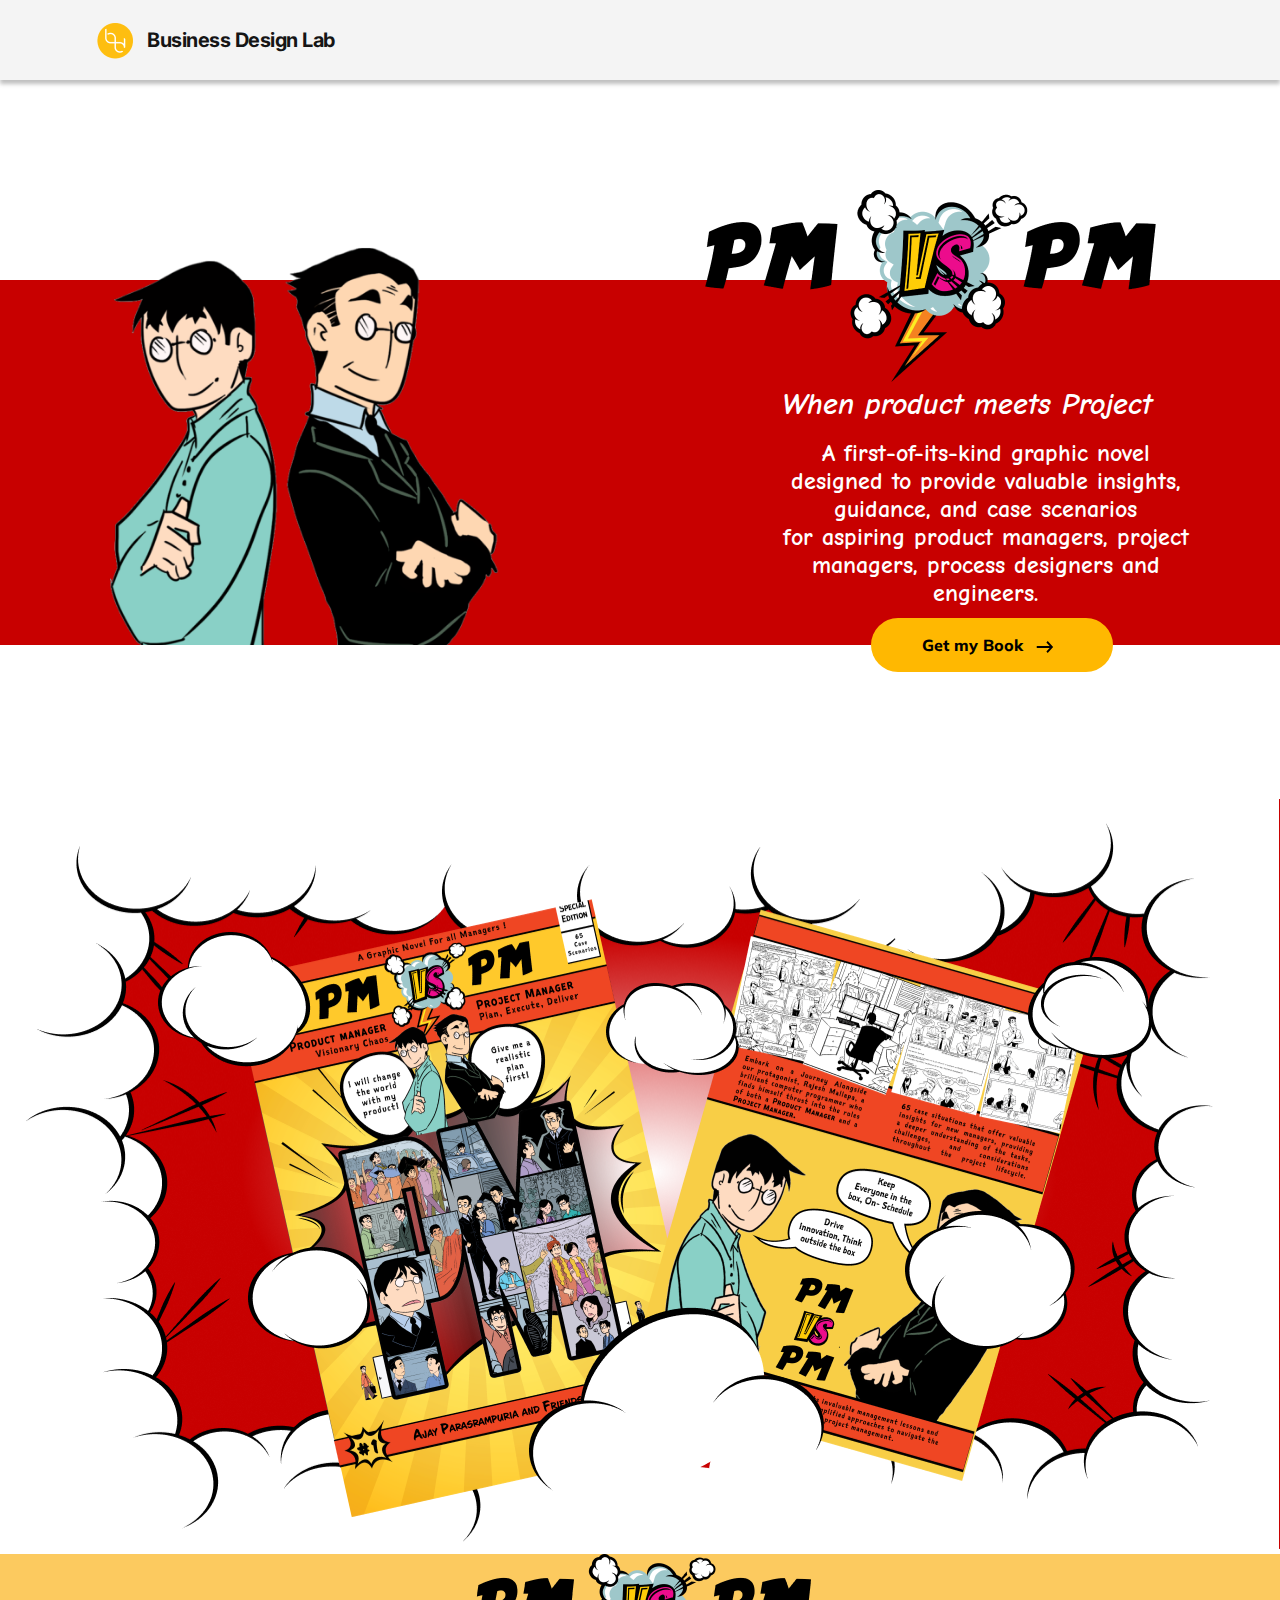
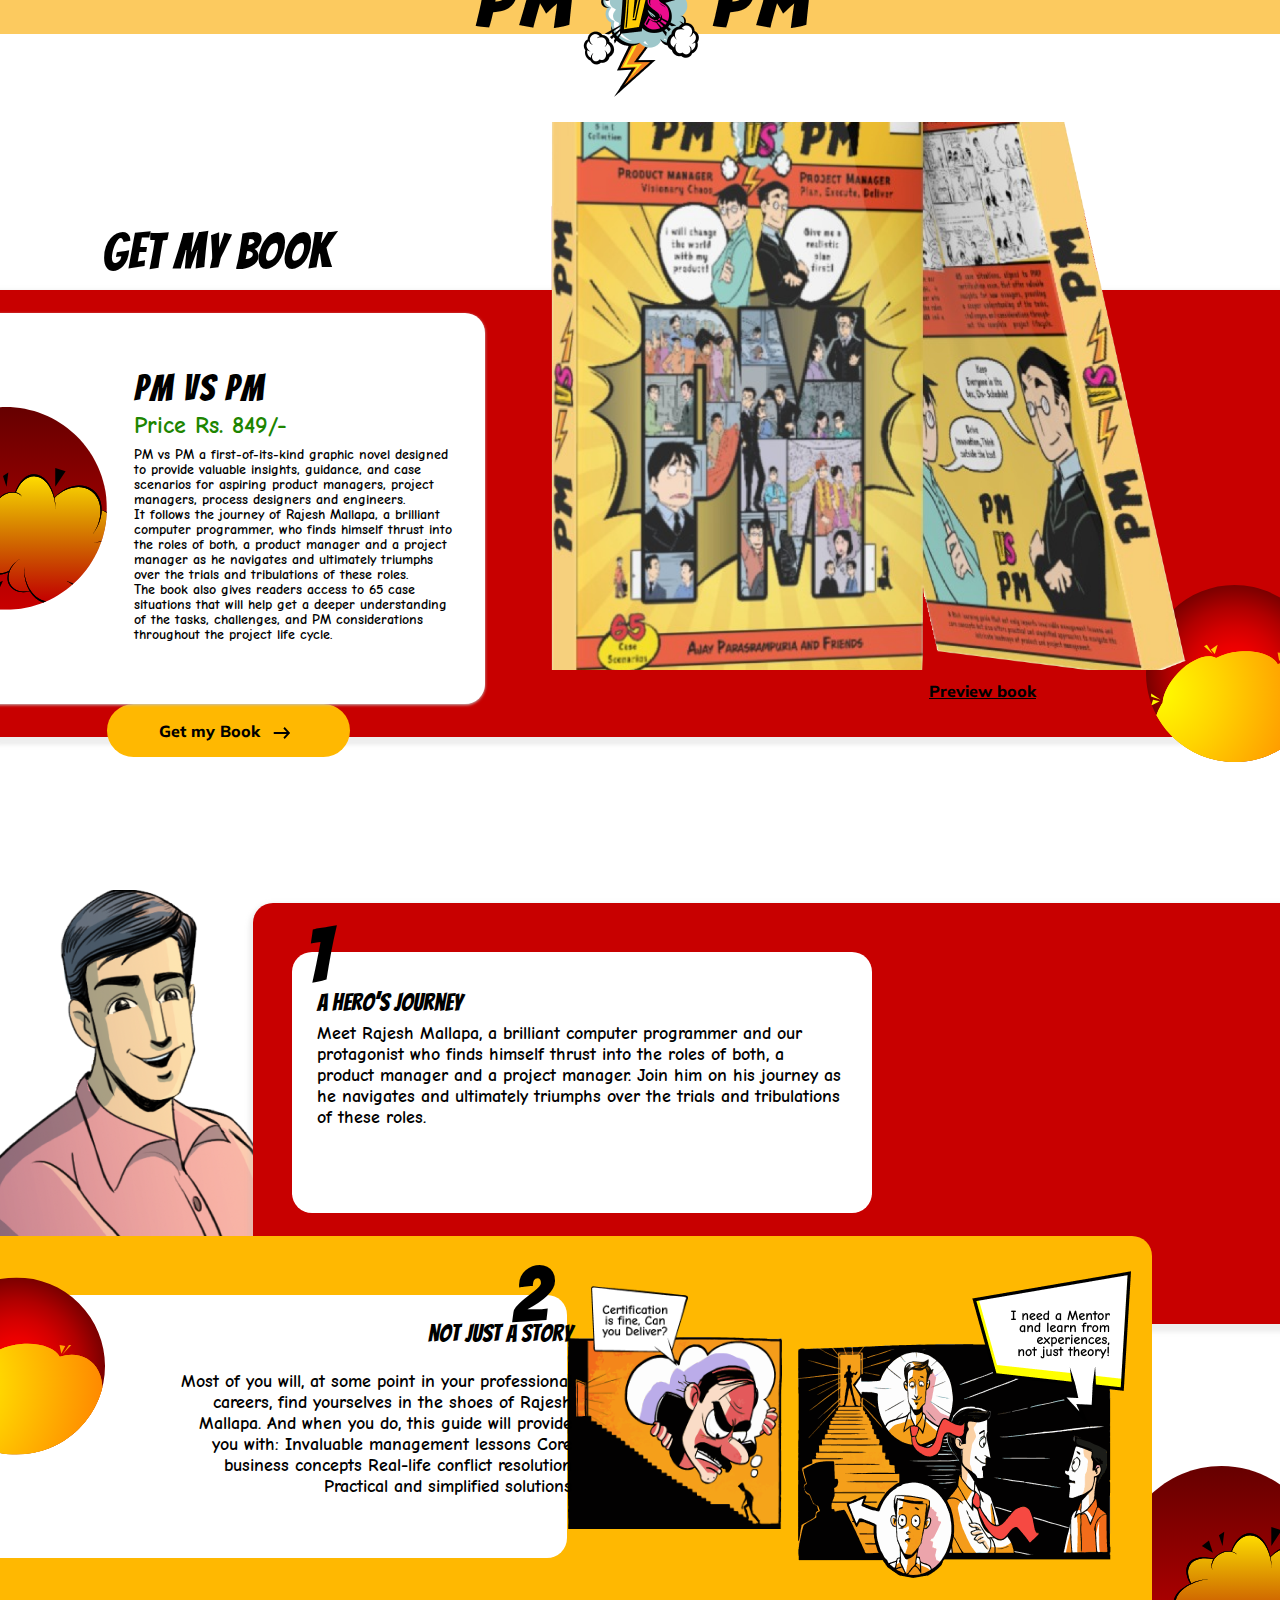
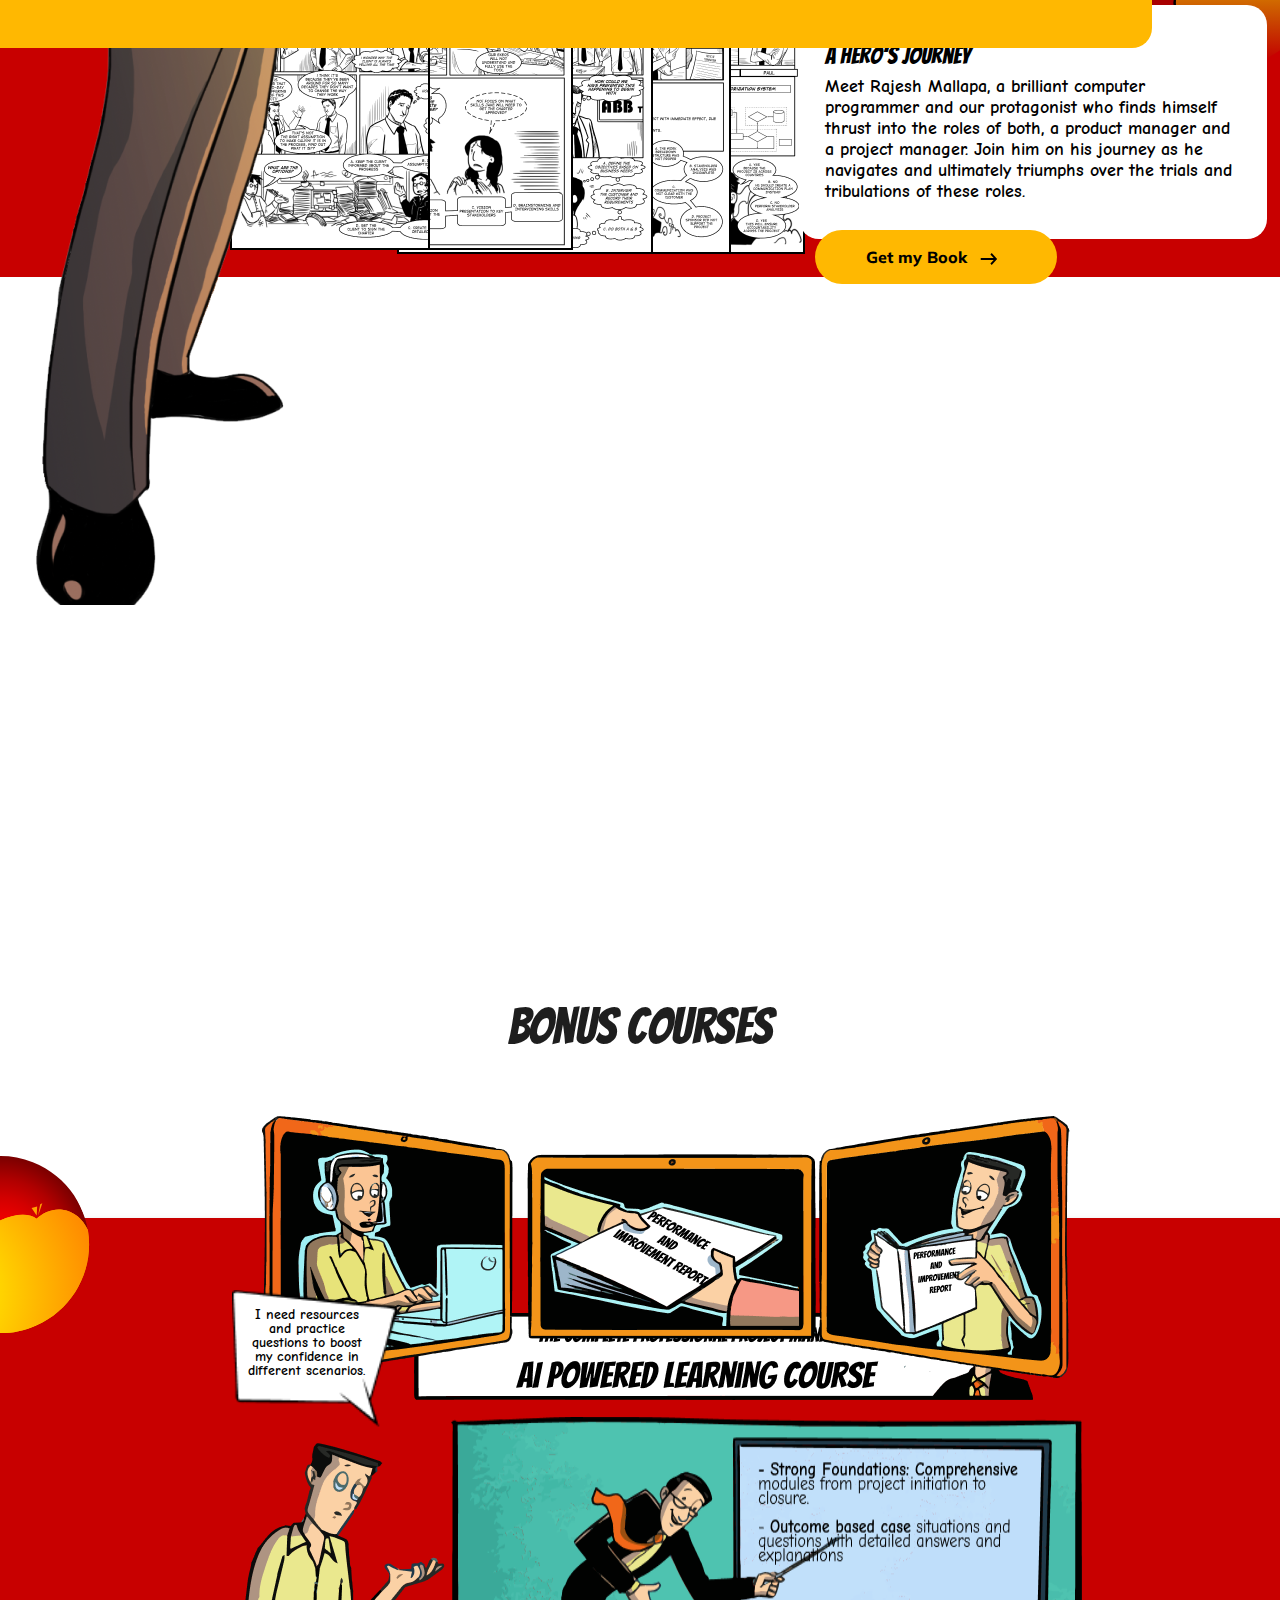
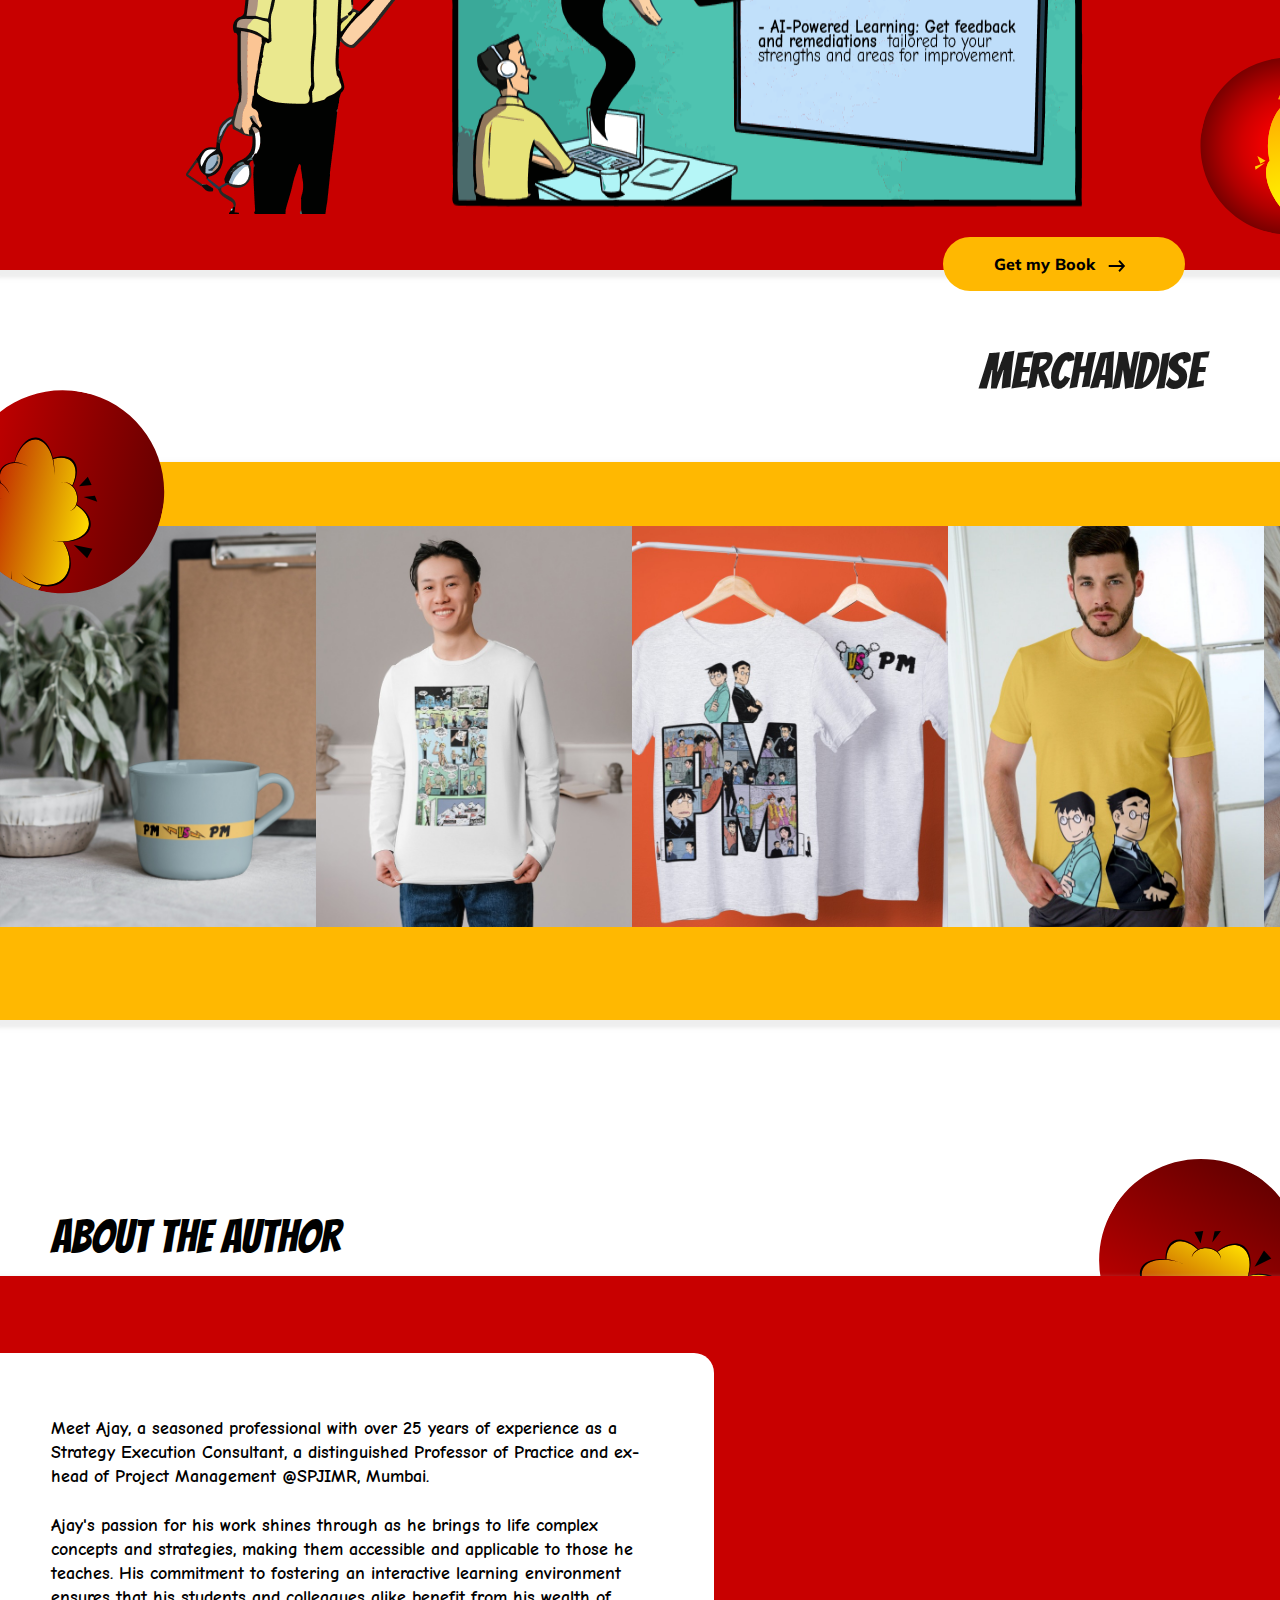
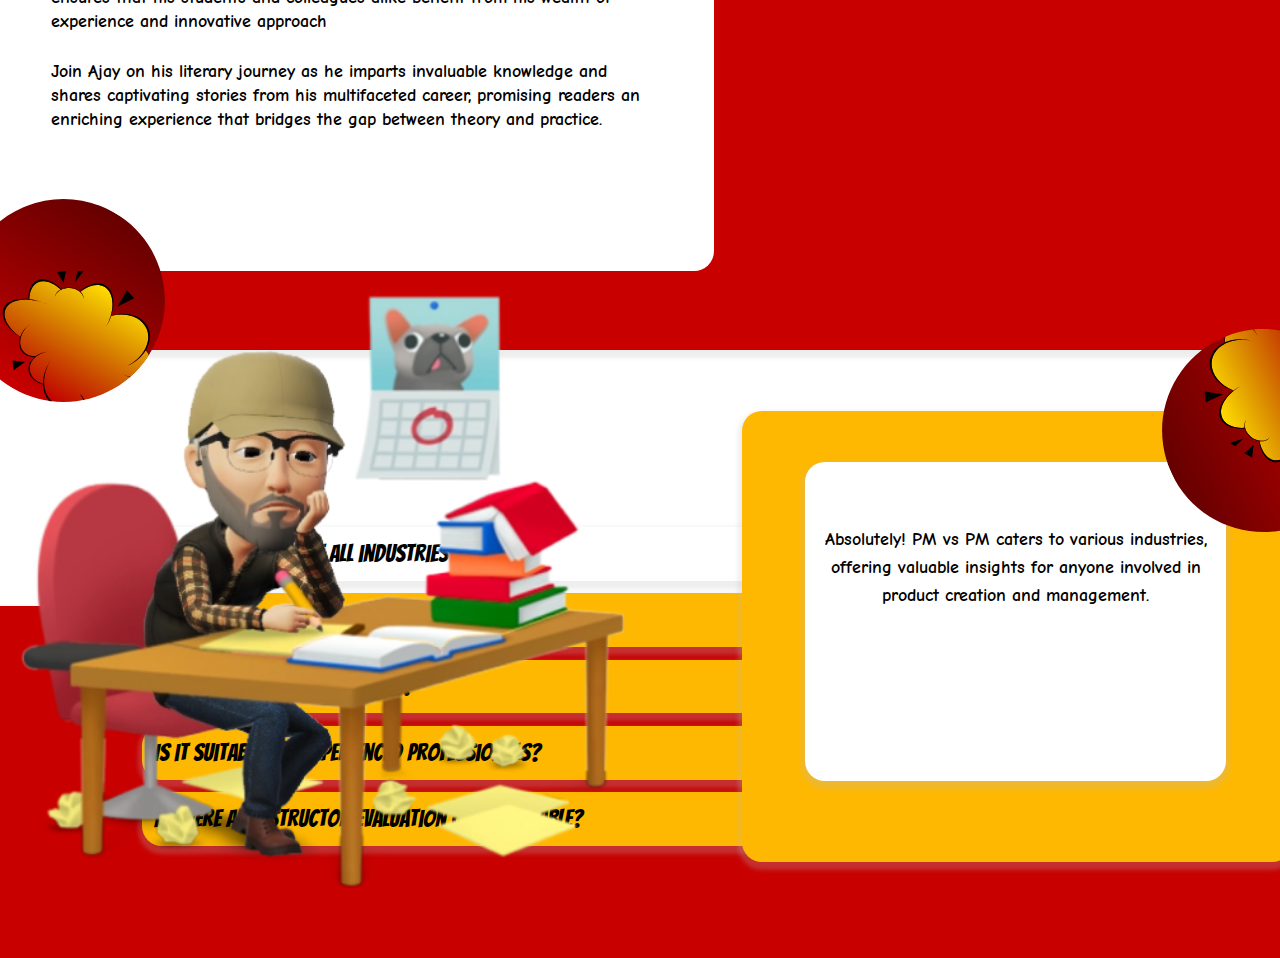
==== commit 998edeb0: "final responsive" ====
--- a/index.html
+++ b/index.html
@@ -484,7 +484,7 @@
  </div>
       </div>
       <div class="red-card position-relative">
-        <svg xmlns="http://www.w3.org/2000/svg" class="third-ball" width="186" height="203" viewBox="0 0 186 203" fill="none">
+        <svg xmlns="http://www.w3.org/2000/svg" class="third-ball " width="186" height="203" viewBox="0 0 186 203" fill="none">
           <g clip-path="url(#clip0_287_3194)">
             <path d="M101.445 202.891C157.472 202.891 202.891 157.472 202.891 101.445C202.891 45.4187 157.472 0 101.445 0C45.4187 0 0 45.4187 0 101.445C0 157.472 45.4187 202.891 101.445 202.891Z" fill="url(#paint0_linear_287_3194)"/>
             <path d="M197.375 134.524C195.403 135.097 193.316 135.455 191.163 135.573C193.356 135.356 195.476 134.892 197.493 134.184C200.544 125.232 202.377 115.716 202.798 105.833C201.257 104.828 199.536 103.986 197.675 103.336L197.624 103.318V103.374C197.469 110.779 194.838 118.51 190.195 125.246C192.253 121.976 193.844 118.518 194.935 114.942C196.163 110.913 196.709 106.896 196.559 103.004C196.555 102.894 196.551 102.777 196.543 102.65C196.349 98.7858 195.472 95.2313 193.935 92.0878C192.342 88.8337 190.102 86.1486 187.276 84.1115C185.427 82.7779 183.368 81.7603 181.161 81.0866C179.019 80.4326 176.731 80.1007 174.364 80.1007C166.147 80.1007 157.436 84.0404 150.465 90.9103L150.449 90.9261L150.453 90.9478C151.078 93.9866 151.431 97.1479 151.51 100.366C151.327 97.2467 150.88 94.2 150.181 91.2778C150.157 91.177 150.131 91.0762 150.108 90.9775C149.327 87.8083 148.256 84.8465 146.929 82.1693C145.611 79.5158 144.062 77.1903 142.325 75.26C138.717 71.2511 134.479 69.131 130.071 69.131C128.182 69.131 126.307 69.5242 124.497 70.2987C122.743 71.0495 121.051 72.1599 119.469 73.5963C116.353 76.4257 113.701 80.4958 111.801 85.3682L111.785 85.4097L111.828 85.4215C114.514 86.0913 116.689 87.5613 118.038 89.6023C116.578 87.6957 114.357 86.36 111.672 85.7969C111.463 85.7515 111.25 85.712 111.034 85.6784C110.283 85.5578 109.505 85.4966 108.717 85.4966C105.931 85.4966 103.064 86.2454 100.428 87.6601C98.0097 88.9582 95.9331 90.7483 94.4197 92.8367C94.2834 93.0244 94.153 93.2121 94.0344 93.3939C92.8647 95.1642 92.1238 97.0945 91.8887 98.9794C91.6951 100.528 91.8472 102.048 92.3273 103.435C91.0075 100.37 91.4283 96.7231 93.5247 93.3049L93.5543 93.2575L93.499 93.2457C90.5807 92.5917 87.7652 92.2617 85.1275 92.2617C81.7015 92.2617 78.6686 92.8149 76.11 93.9036C73.4584 95.0318 71.4036 96.7053 70.0047 98.8727C68.4518 101.277 67.7859 104.15 68.0309 107.408C68.266 110.554 69.331 113.916 71.1961 117.402L71.2139 117.433L71.2475 117.42C75.6773 115.509 80.516 114.148 85.6471 113.367C80.5891 114.308 75.7405 115.847 71.5004 117.872C71.2258 118.002 70.9492 118.139 70.6785 118.275C65.735 120.753 61.734 123.855 59.1062 127.249C57.7726 128.972 56.8005 130.756 56.2196 132.552C55.6189 134.406 55.4352 136.273 55.6703 138.098C55.9529 140.293 56.8321 142.376 58.2843 144.288C59.6871 146.138 61.6017 147.803 63.9785 149.238C66.3238 150.655 69.0702 151.818 72.1406 152.699C75.2446 153.589 78.6172 154.171 82.1658 154.428L82.2171 154.432L82.2073 154.381C81.3952 150.139 81.818 145.419 83.3967 140.961C81.9959 145.521 81.7983 150.247 82.8534 154.446C82.881 154.561 82.9126 154.677 82.9442 154.794C83.616 157.285 84.6968 159.467 86.1549 161.274C87.6664 163.149 89.5158 164.538 91.6555 165.404C93.248 166.05 94.9433 166.376 96.6958 166.376C99.4599 166.376 102.351 165.548 105.055 163.985L105.067 163.979L105.073 163.967C106.822 159.883 109.938 156.137 113.915 153.308C112.307 154.557 110.858 155.958 109.598 157.483C108.09 159.307 106.885 161.267 106.016 163.309C105.86 163.679 105.709 164.058 105.573 164.438C104.706 166.85 104.346 169.243 104.504 171.549C104.668 173.935 105.381 176.125 106.626 178.051C109.347 182.261 114.32 184.676 120.271 184.676C122.006 184.676 123.788 184.468 125.566 184.059L125.62 184.047L125.592 184C121.779 177.652 119.89 169.705 120.237 161.531C120.237 165.396 120.729 169.17 121.709 172.776C122.814 176.84 124.489 180.531 126.69 183.747C126.756 183.844 126.825 183.941 126.892 184.038C129.113 187.207 131.746 189.748 134.72 191.589C137.022 193.016 139.46 193.978 141.997 194.466C167.866 183.174 188.112 161.407 197.381 134.526L197.375 134.524Z" fill="url(#paint1_linear_287_3194)"/>
--- a/assets/css/style.css
+++ b/assets/css/style.css
@@ -415,9 +415,9 @@
 }
 .prebook {
   position: absolute;
-  width: 531px !important;
-  height: 464px;
-  right: 6vw;
+  width: 530px !important;
+  height: 548px;
+  right: 7vw;
   bottom: 5vw;
 }
 .pre-book {
@@ -430,7 +430,7 @@
   font-weight: 800;
   line-height: 28px;
   text-decoration-line: underline;
-  right: 16vw;
+  right: 20vw;
 }
 .book-card figure svg {
   /* width: 202.893px; */
--- a/assets/css/responsive.css
+++ b/assets/css/responsive.css
@@ -398,7 +398,7 @@
         background: #c80000;
     }
 }
-@media screen and (max-width: 1440px) {
+@media screen and (min-width: 1340px) {
     .section-three {
         position: absolute;
         height: 321px;
@@ -479,7 +479,7 @@
   }
   .number1 {
     left: 4vw;
-    top: 0vw;
+    top: 2vw;
     font-size: 59px;
   }
   .right .right-para {
@@ -490,6 +490,27 @@
   img.floating {
     height: 6vw;
   }
+  .books {
+    margin-top: 20vw;
+    height: 483px;
+    width: 100%;
+    position: relative;
+    /* border-radius: 20px; */
+    background: #c80000;
+    box-shadow: 0px 4px 4px 4px rgba(188, 188, 188, 0.25);
+}
+.pre-book {
+  position: absolute;
+  bottom: -1vw;
+  color: #000;
+  font-family: Mulish;
+  font-size: 16px;
+  font-style: normal;
+  font-weight: 800;
+  line-height: 28px;
+  text-decoration-line: underline;
+  right: 22vw;
+}
 }
 @media screen and (max-width: 1199px) {
     .faq-list {
@@ -1086,6 +1107,47 @@
   .right .right-heading {
     top: 30vw;
   }
+  .book-card {
+    padding: 26px 6px 20px 0;
+    border-radius: 0;
+    display: inline-block !important;
+    column-gap: 0vw;
+    height: 371px;
+    margin-top: 61px;
+  }
+  .book-card figure svg {
+    width: 202.893px;
+    margin-left: 20vw;
+    height: 83.893px;
+    flex-shrink: 0;
+  }
+  .book-card-text {
+    margin-left: 12vw;
+  }
+  .pm-text {
+    font-size: 25px;
+    margin-top: 1vw;
+    margin-left: 26vw;
+}
+  
+  .price {
+    font-size: 16px;
+    font-size: 22px;
+    margin-top: -3vw;
+    margin-left: 27vw;
+}
+.books .butn {
+  position: absolute;
+  bottom: -7vw;
+  left: 34vw;
+}
+.book-card figure svg {
+  width: 202.893px;
+  margin-left: 29vw;
+  height: 79.893px;
+  flex-shrink: 0;
+}
+ 
   .books-ball {
     position: absolute;
     right: -14vw;
@@ -1094,9 +1156,9 @@
     height: 19vw;
 }
 .books .butn {
-    position: absolute;
-    bottom: 1vw;
-    left: 34vw;
+  position: absolute;
+  bottom: -7vw;
+  left: 34vw;
 }
   .swiper-slide img {
     height: 348px;
@@ -1266,6 +1328,7 @@
 }
 .main-section{
     background-image: none;
+    margin-top: 16vw;
 }
 .first {
     width: 119%;
@@ -1306,7 +1369,7 @@
     bottom: -88vw;
   }
   .title {
-    margin-top: 173vw;
+    margin-top: 184vw;
     font-size: 5vw;
 }
   .third-inner-card {
@@ -1317,6 +1380,12 @@
     border-radius: 0;
     right: 0;
   }
+  .third-ball {
+    position: absolute;
+    right: -9vw;
+    top: 20vw;
+    height: 15vw;
+}
   .number3 {
     position: absolute;
     color: #000;
@@ -1346,6 +1415,9 @@
     font-weight: 700;
     line-height: normal;
 }
+.floating{
+  height: 8vw;
+}
 }
 @media screen and (max-width: 380px) {
   .pm {
@@ -1481,8 +1553,128 @@
 .about-author .about-bottom{
     display: none;
 }
+.floating{
+  height: 8vw;
+}
   .swiper-slide img {
     height: 279px;
     object-fit: cover !important;
   }
 }
+@media screen and (max-width: 340px) {
+  .floating{
+    height: 8vw;
+  }
+/* .book-card {
+    padding: 26px 6px 20px 0;
+    border-radius: 0;
+    column-gap: 0vw;
+    height: 327px;
+    margin-top: 61px;
+} */
+.book-card {
+  padding: 26px 6px 20px 0;
+  border-radius: 0;
+  display: inline-block !important;
+  column-gap: 0vw;
+  height: 371px;
+  margin-top: 61px;
+}
+.book-card figure svg {
+  width: 202.893px;
+  margin-left: 20vw;
+  height: 83.893px;
+  flex-shrink: 0;
+}
+.book-card-text {
+  margin-left: 12vw;
+}
+.pm-text {
+  font-size: 25px;
+  margin-top: 4vw;
+  margin-left: 18vw;
+}
+
+.price {
+  font-size: 16px;
+  font-size: 22px;
+  margin-top: 1vw;
+  margin-left: 13vw;
+}
+.books .butn {
+  position: absolute;
+  bottom: -9vw;
+  left: 22vw;
+}
+.main-section {
+  background-image: none;
+  margin-top: 19vw;
+}
+.red-images {
+  position: absolute;
+  left: -3vw;
+  /* height: 29vw; */
+  bottom: -33vw;
+}
+.third-inner-card {
+  width: 100vw !important;
+  padding: 4vw 6vw;
+  top: 45.8vw;
+  height: 241px;
+  border-radius: 0;
+  right: 0;
+}
+.number3 {
+  position: absolute;
+  color: #000;
+  font-family: Bangers;
+  left: 79vw;
+  top: 39vw;
+  z-index: 1;
+  font-size: 59px;
+}
+.section-three .butn {
+  position: absolute;
+  right: 28vw;
+  bottom: -138vw;
+}
+.title {
+  margin-top: 153vw;
+  font-size: 5vw;
+}
+.faq {
+  height: 536px;
+  background: #C80000;
+  box-shadow: 0px 4px 4px 4px rgba(188, 188, 188, 0.25);
+  margin-top: 194vw;
+  position: relative;
+  width: 100%;
+}
+.faq-title {
+  position: absolute;
+  color: #000;
+  font-family: Bangers;
+  font-size: 50px;
+  font-style: normal;
+  font-weight: 400;
+  line-height: normal;
+  top: -34vw;
+  left: 31vw;
+}
+.faq-list {
+  width: 81%;
+  position: absolute;
+  left: 10vw;
+  bottom: -102vw;
+}
+.result-faq {
+  width: 100%;
+  position: absolute;
+  height: 382px;
+  border-radius: 20px;
+  background: #FFB801;
+  box-shadow: 0px 4px 4px 4px rgba(188, 188, 188, 0.25);
+  /* right: 21vw; */
+  bottom: -61vw;
+}
+}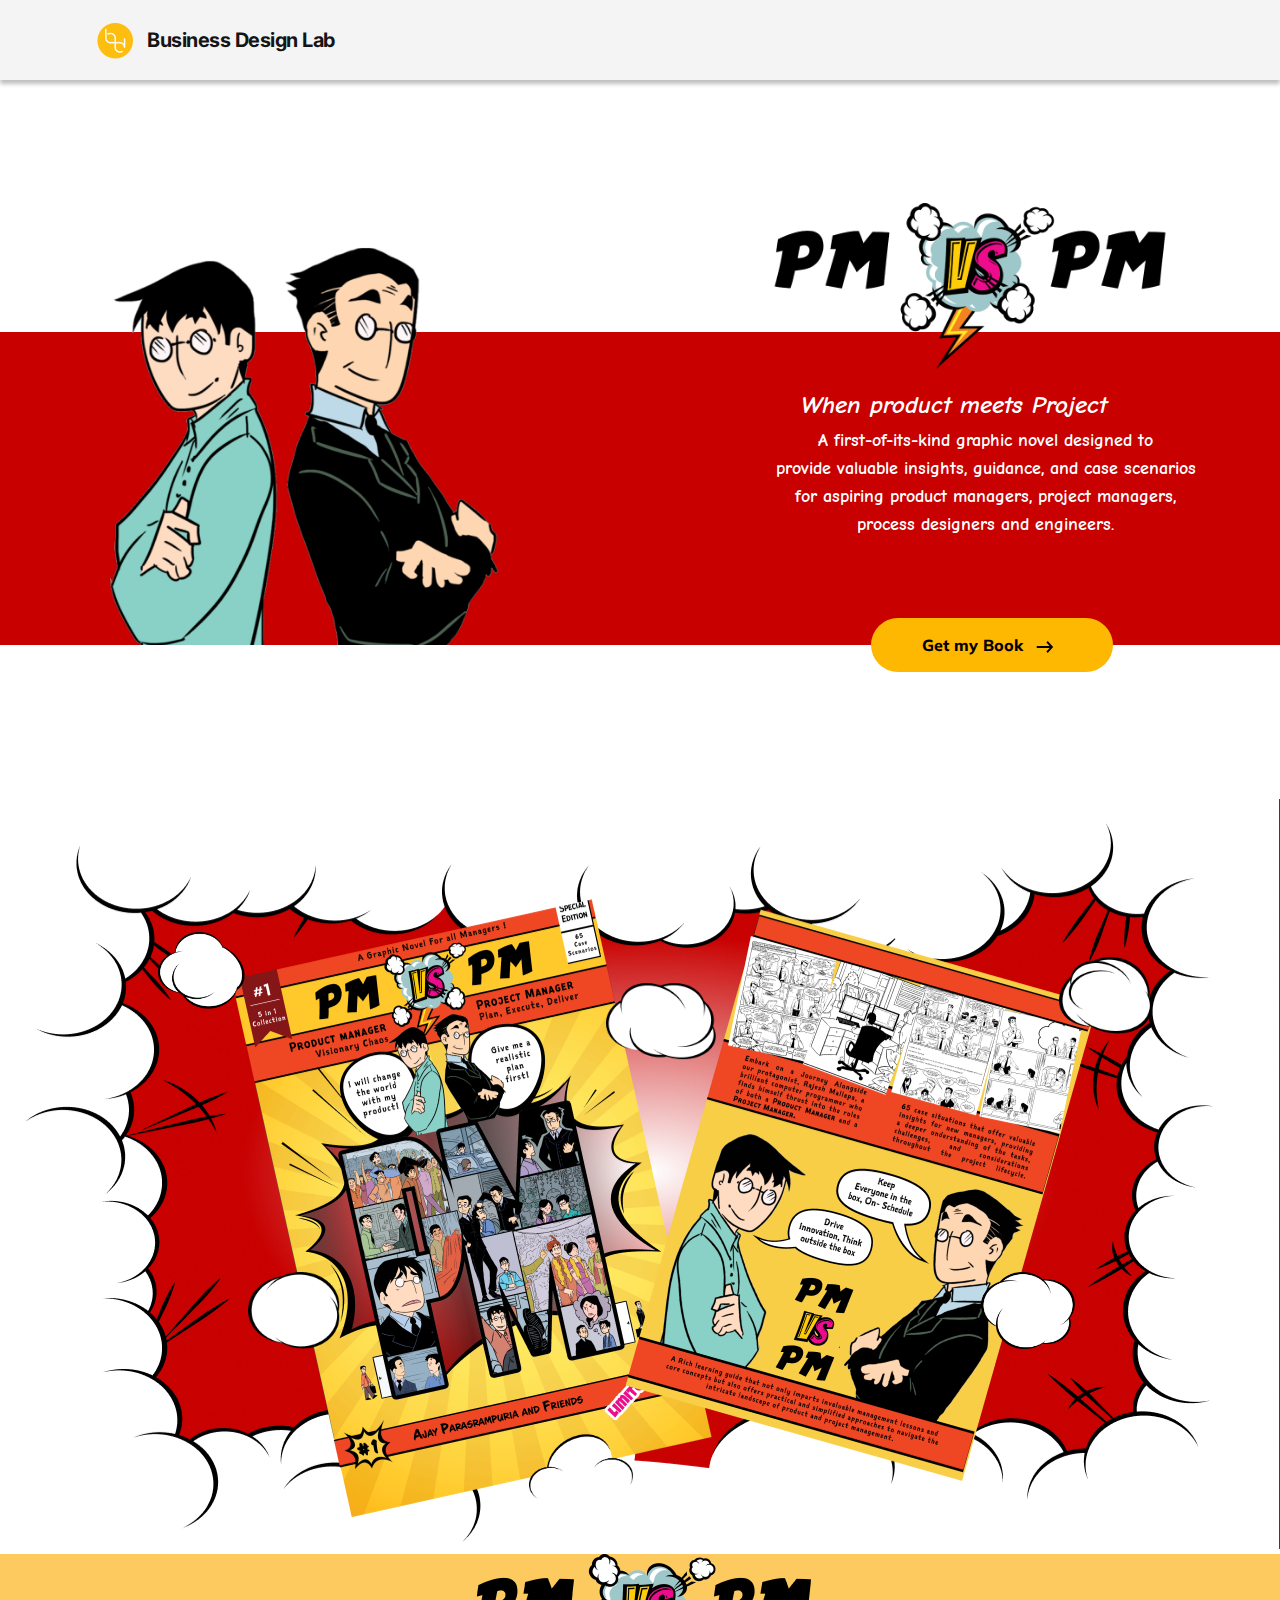
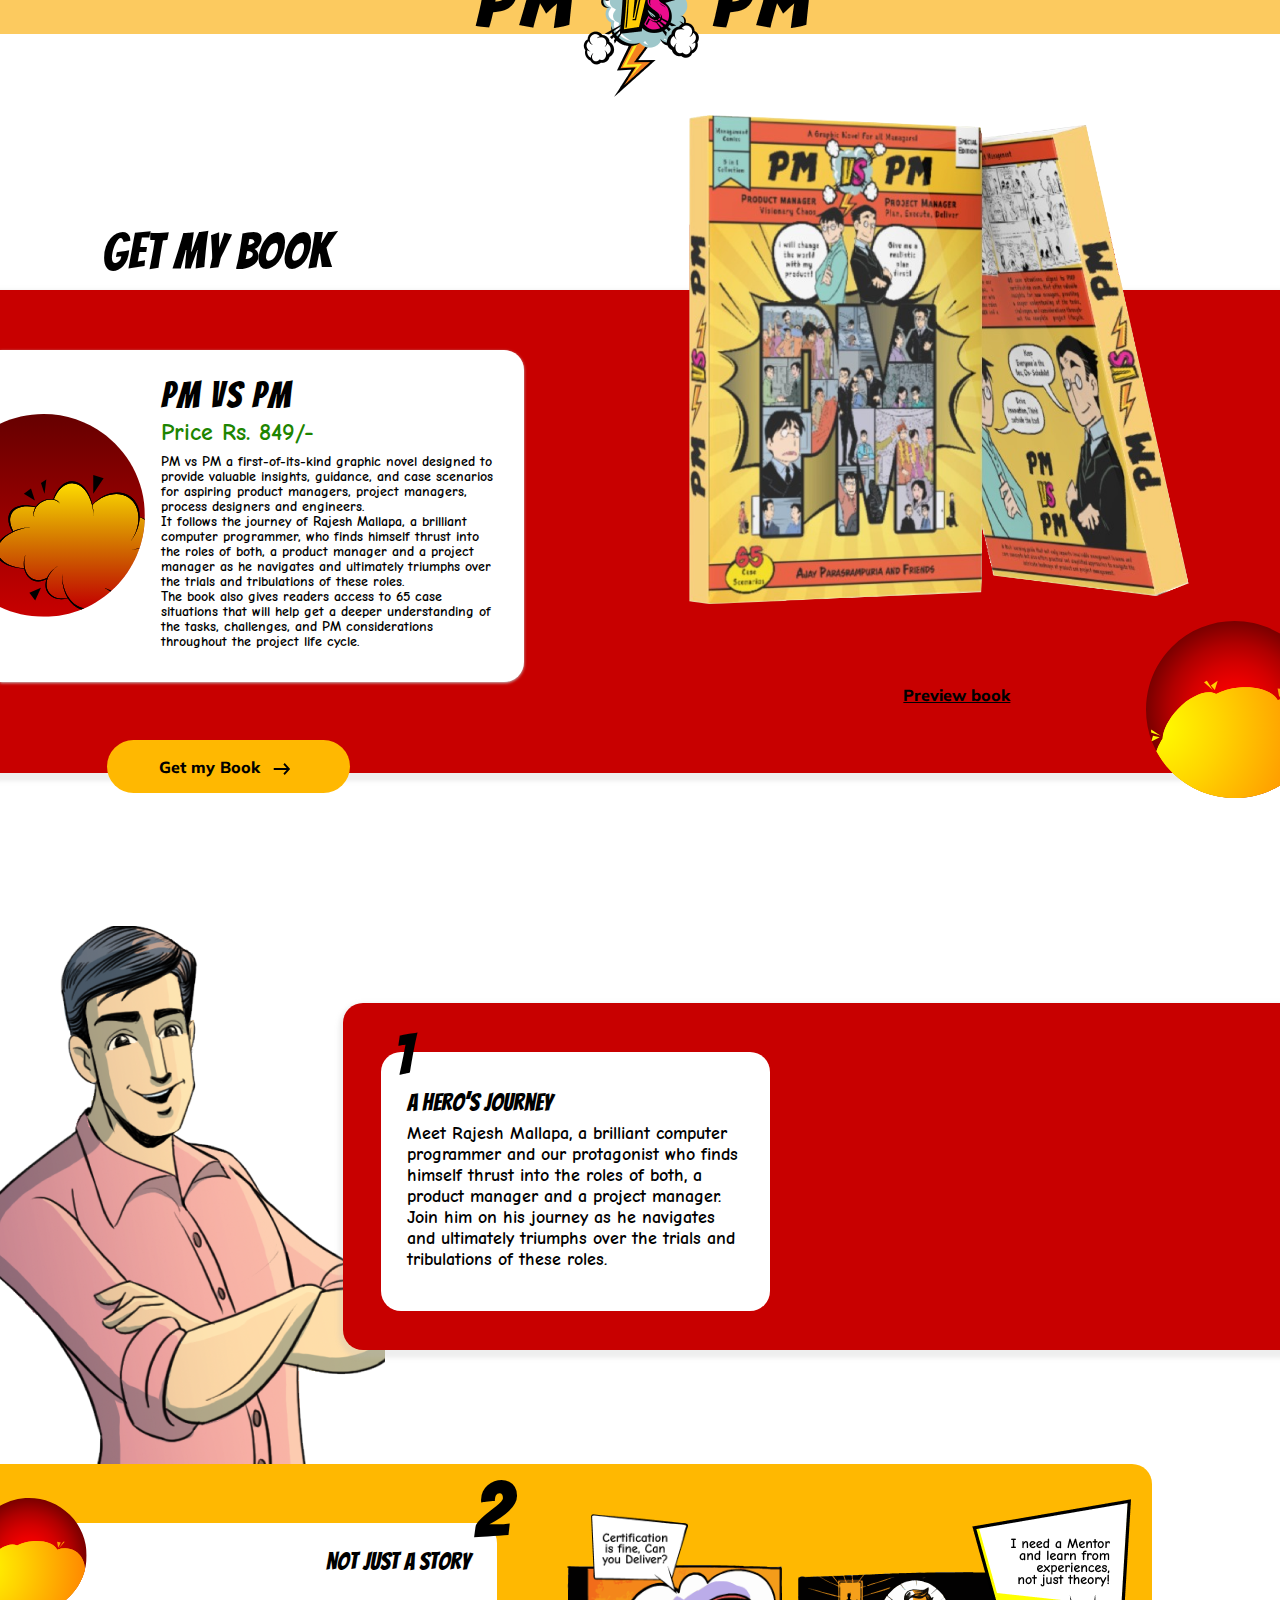
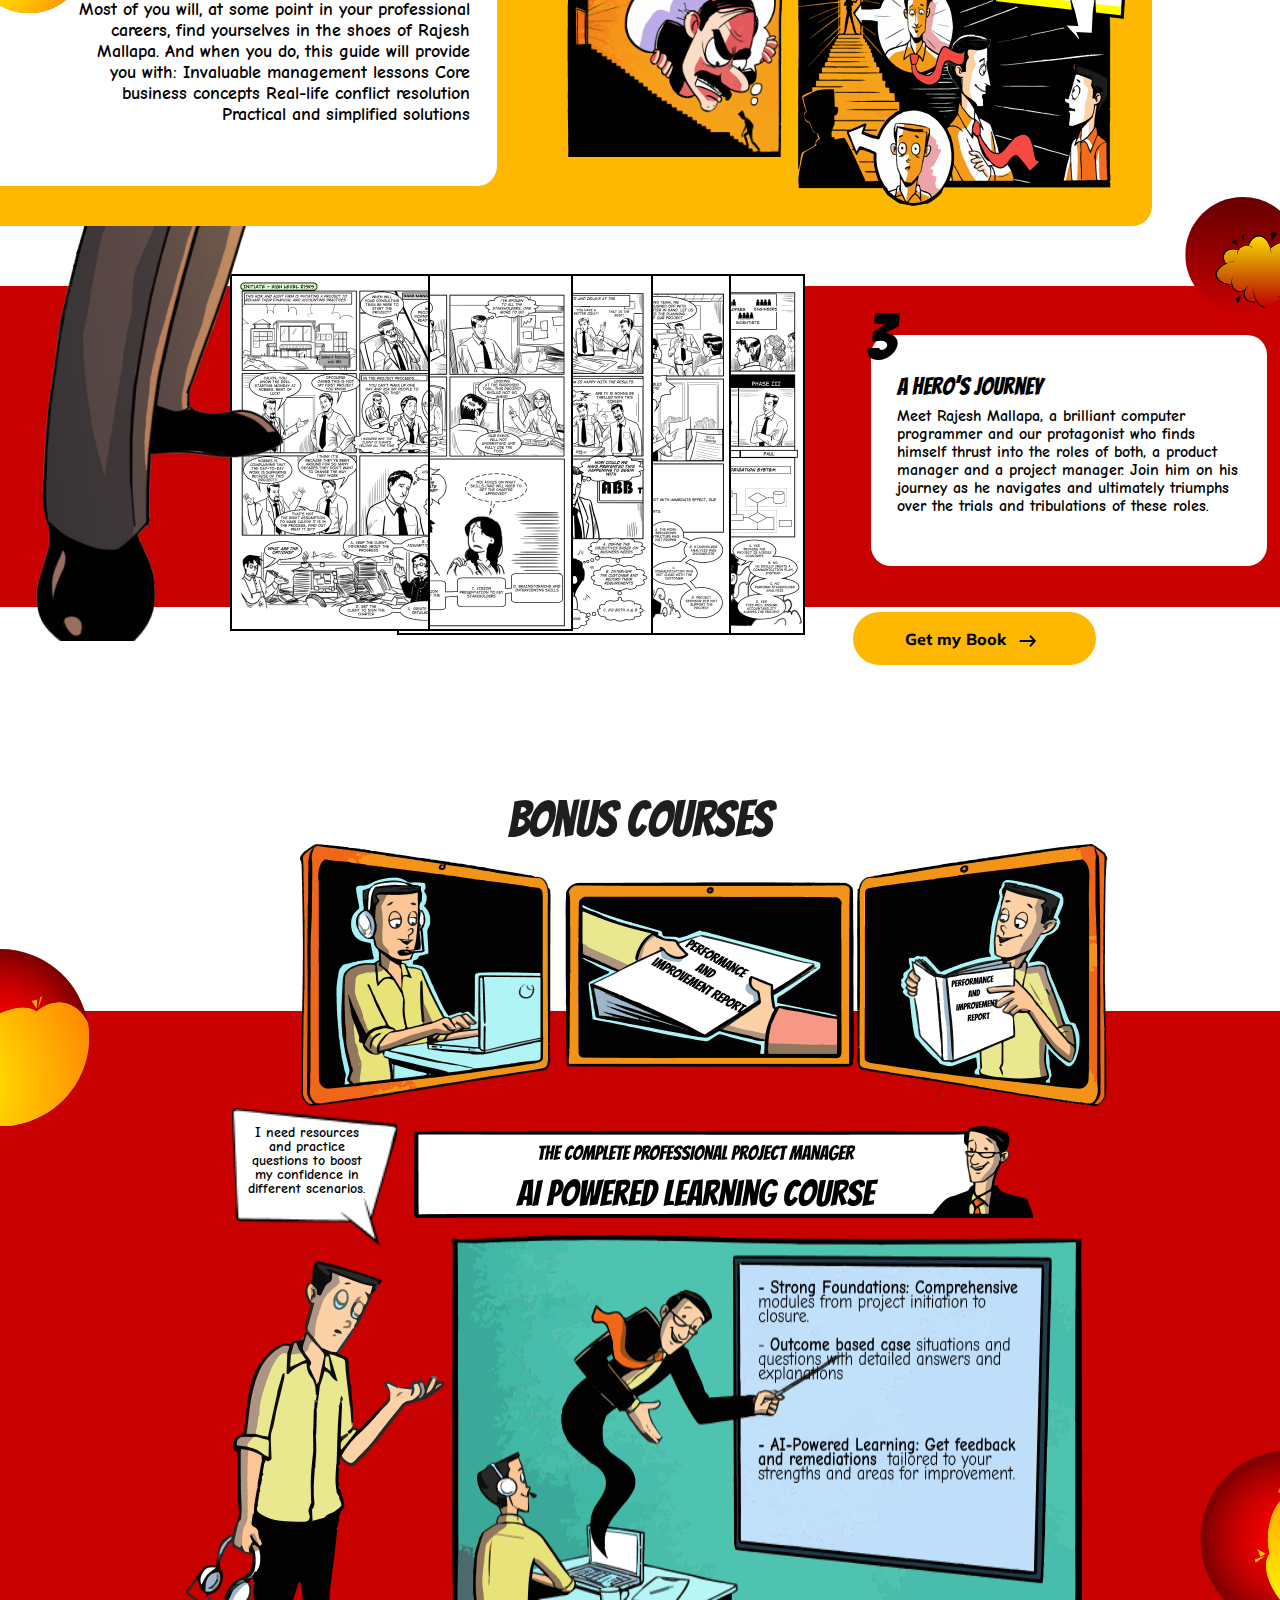
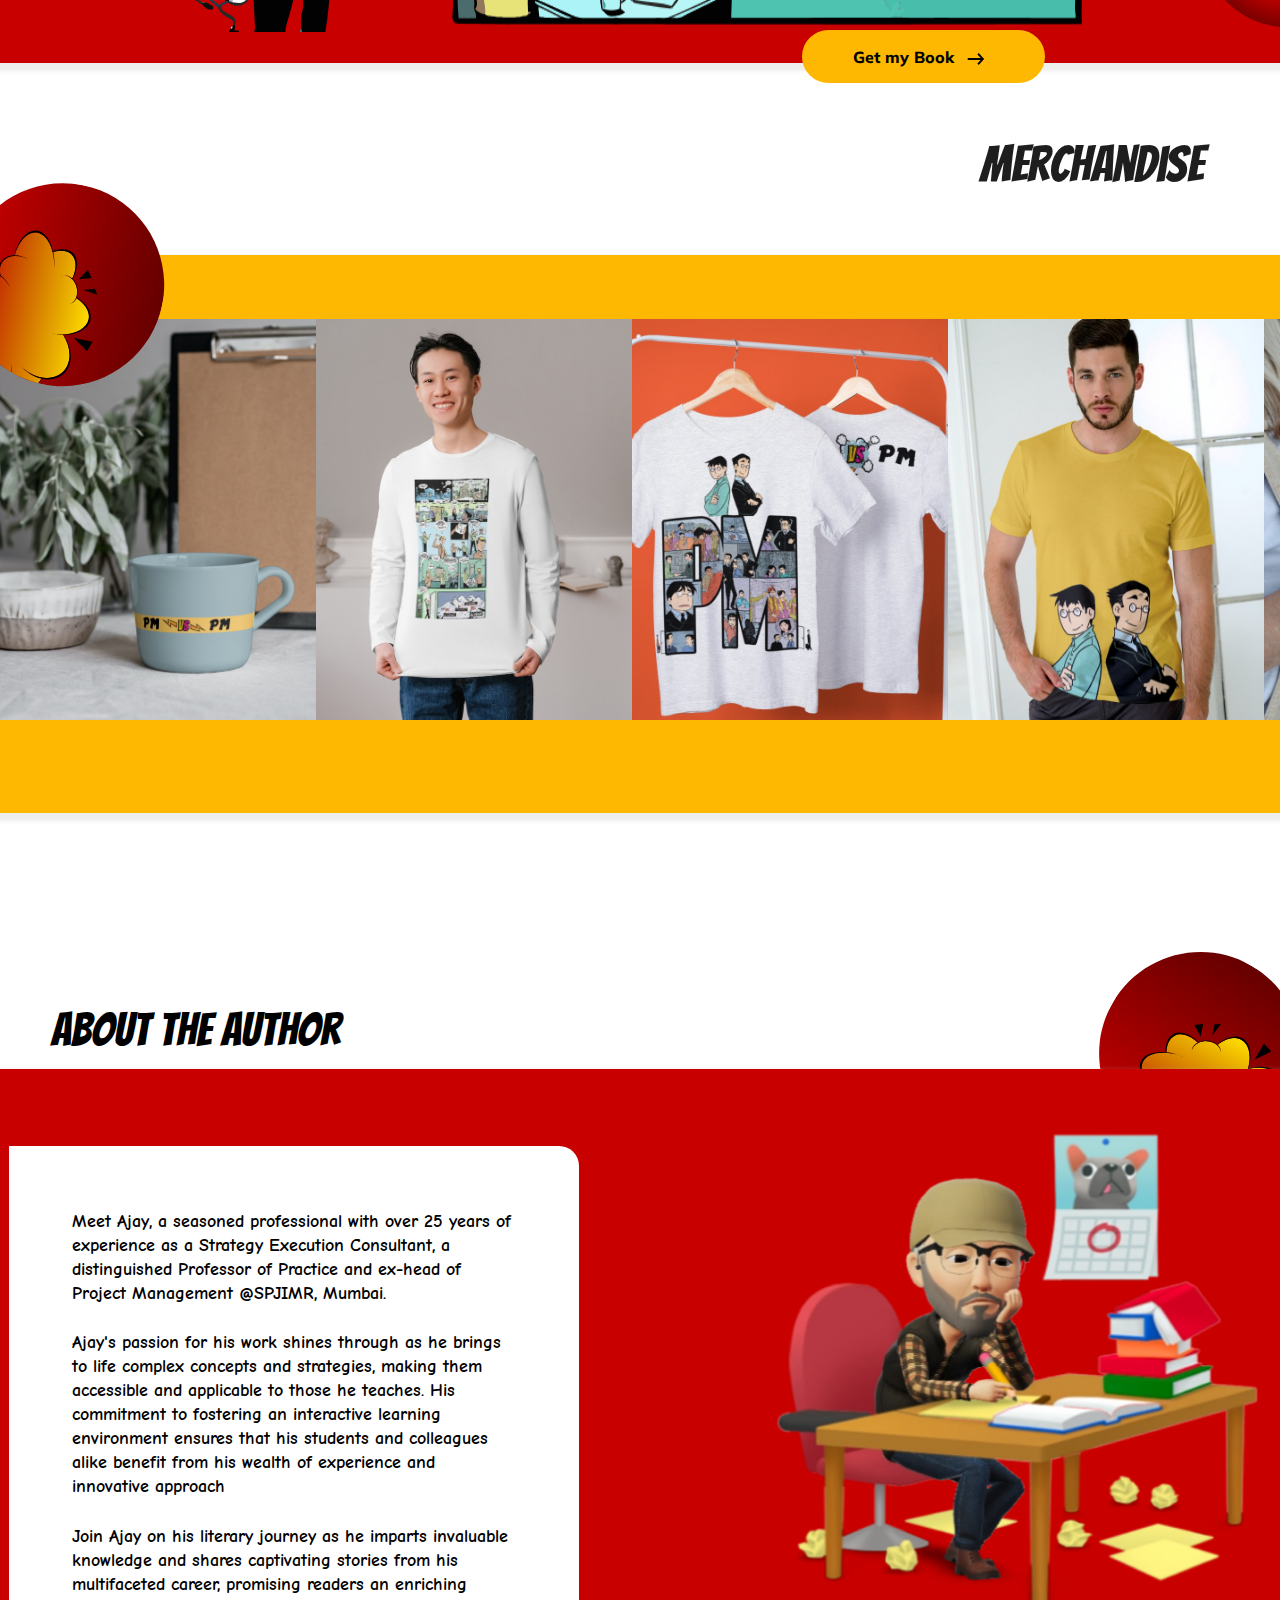
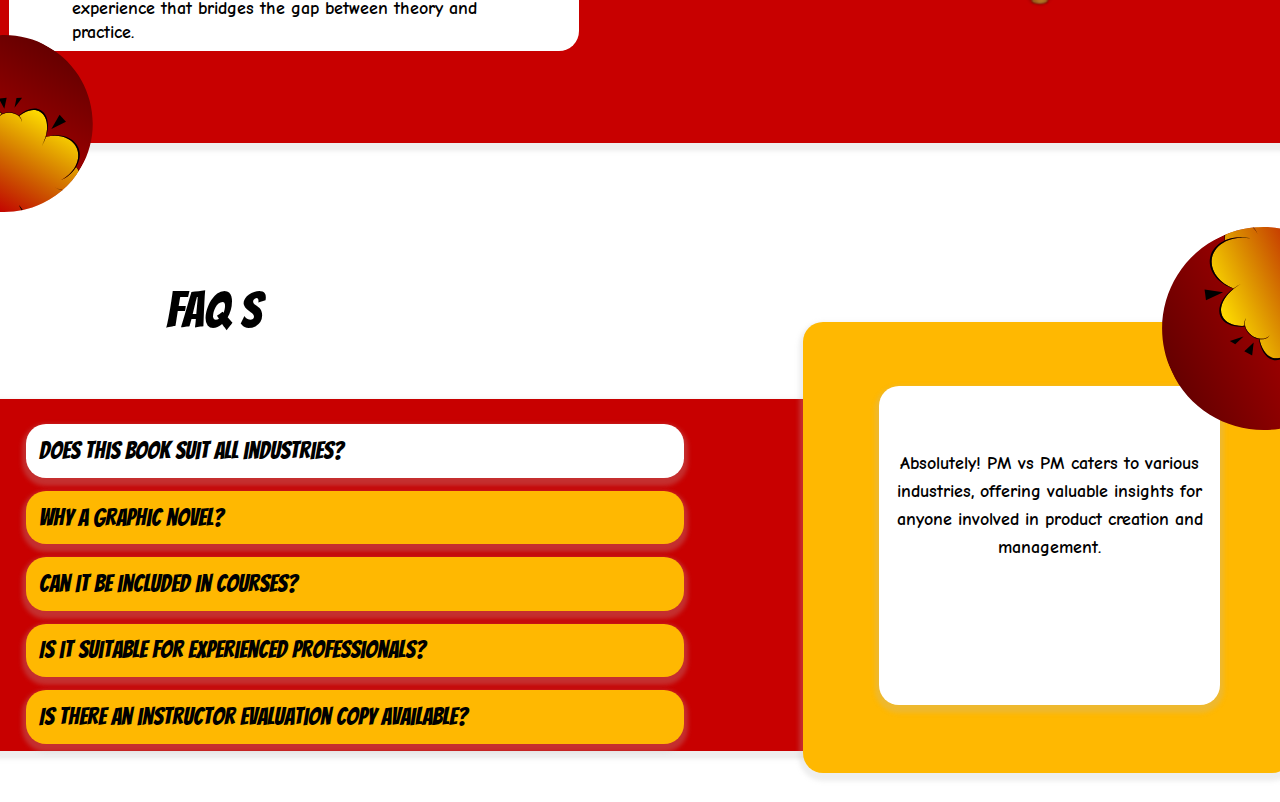
==== commit f9fce62d: "add frame" ====
--- a/index.html
+++ b/index.html
@@ -404,12 +404,18 @@
     <!-- flip section  -->
 <section class="main-section">
   <section class="first">
-    <div class="first-card position-relative">
-      <div class="number1">1</div>
+    <div class="first-card position-relative ">
+      <h1 class="number1">1</h1>
       <div class="first-inner-card">
         <h3>A Hero’s Journey</h3>
         <p> Meet Rajesh Mallapa, a brilliant computer programmer and our protagonist who finds himself thrust into the roles of both, a product manager and a project manager. Join him on his journey as he navigates and ultimately triumphs over the trials and tribulations of these roles.</p>
       </div>
+      
+      <div class="ifrme">
+
+        <iframe allowfullscreen="allowfullscreen" scrolling="no" class="fp-iframe" src="https://heyzine.com/flip-book/810fb2f15b.html" style="border: 0px; width: 100%; height: 400px;"></iframe>
+      </div>
+
     </div>
   </section>
   <div class="section-two">
@@ -1210,7 +1216,7 @@
   </div>
 </section>
     <!-- faq section end -->
-
+<section class="empty"></section>
     <!--====== Javascripts & Jquery ======-->
 
     <script src="assets/js/jquery.min.js"></script>
--- a/assets/css/style.css
+++ b/assets/css/style.css
@@ -26,7 +26,7 @@
 }
 
 body {
-  overflow-x: hidden;
+  overflow: hidden;
   font-family: "Comic Neue", cursive;
 }
 
@@ -676,6 +676,12 @@
     background: #C80000;
     box-shadow: 0px 4px 4px 4px rgba(188, 188, 188, 0.25);
 }
+.ifrme {
+  position: absolute;
+  left: 39vw;
+  width: 31vw;
+  bottom: -27vw;
+}
 .first-inner-card {
   width: 468px;
   position: absolute;
@@ -685,6 +691,9 @@
   padding: 3vw 2vw;
   top: 3.8vw;
   left: 3vw;
+}
+.empty{
+  padding: 2vw;
 }
 .first-inner-card p{
   color: #000;
--- a/assets/css/responsive.css
+++ b/assets/css/responsive.css
@@ -288,175 +288,299 @@
     bottom: -25vw;
 }
 }
-@media screen and (max-width: 1920px) {
-    .book-card {
-        column-gap: 27px !important;
-        height: 391px;
-        left: -3vw;
-        margin-top: 23px;
+
+@media screen and (min-width: 1920px) {
+  .book-card {
+      column-gap: 27px !important;
+      height: 391px;
+      left: -3vw;
+      margin-top: 23px;
+  }
+  .ifrme {
+    position: absolute;
+    left: 39vw;
+    width: 30vw;
+    bottom: -21.6vw;
+}
+  .prebook {
+      position: absolute;
+      width: 672px !important;
+      
+  }
+  .first-inner-card {
+      width: 580px;
+      position: absolute;
+      height: 261px;
+      border-radius: 20px;
+      background: #fff;
+      padding: 3vw 2vw;
+      top: 3.8vw;
+      left: 3vw;
+  }
+  .first {
+      width: 160vw;
+      position: absolute;
+      margin-left: 19.8vw;
+      top: 1vw;
+      height: 421px;
+      background: #c80000;
+      box-shadow: 0px 4px 4px 4px rgba(188, 188, 188, 0.25);
+  }
+  .third-ball {
+      position: absolute;
+      right: -2vw;
+      top: -7vw;
     }
-    .prebook {
-        position: absolute;
-        width: 672px !important;
-        
+    .section-two {
+      height: 412px;
+      background-color: #ffb801;
+      position: absolute;
+      width: 90vw;
+      border-top-right-radius: 20px;
+      border-bottom-right-radius: 20px;
+      top: 27vw;
+  }
+  .faq-title {
+    position: absolute;
+    color: #000;
+    font-family: Bangers;
+    font-size: 50px;
+    font-style: normal;
+    font-weight: 400;
+    line-height: normal;
+    top:-9vw;
+    left: 13vw;
+}
+    .faq-right-ball {
+      position: absolute;
+      top: -9vw;
+      right: 0;
+      z-index: 0;
     }
-    .first-inner-card {
-        width: 580px;
-        position: absolute;
-        height: 261px;
-        border-radius: 20px;
-        background: #fff;
-        padding: 3vw 2vw;
-        top: 3.8vw;
-        left: 3vw;
+    .faq-list {
+      width: 53vw;
+      position: absolute;
+      left: 12vw;
+      top: -3vw;
+  }
+  .result-faq {
+      width: 550px;
+      position: absolute;
+      height: 451px;
+      border-radius: 20px;
+      background: #FFB801;
+      box-shadow: 0px 4px 4px 4px rgba(188, 188, 188, 0.25);
+      right: 0vw;
+      top: -4vw;
+  } 
+  .show-box {
+      width: 421px;
+      position: relative;
+      left: -3vw;
+      height: 319px;
+      border-radius: 20px;
+      background: #FFF;
+      box-shadow: 0px 4px 4px 4px rgba(188, 188, 188, 0.25);
+      margin: 4vw;
     }
-    .first {
-        width: 160vw;
-        position: absolute;
-        margin-left: 19.8vw;
-        top: 1vw;
-        height: 421px;
-        background: #c80000;
-        box-shadow: 0px 4px 4px 4px rgba(188, 188, 188, 0.25);
+  .group {
+      position: absolute;
+      top: -8vw;
+      left: 15vw;
+  }
+  .middle-top {
+      margin-top: 7vw;
+  }
+  .swiper-slide img {
+      display: block;
+      width: 646px;
+      height: 617px;
+      object-fit: cover;
     }
-    .third-ball {
-        position: absolute;
-        right: -2vw;
-        top: -7vw;
-      }
-      .section-two {
-        height: 412px;
-        background-color: #ffb801;
-        position: absolute;
-        width: 90vw;
-        border-top-right-radius: 20px;
-        border-bottom-right-radius: 20px;
-        top: 27vw;
+  .section-three {
+      position: absolute;
+      height: 321px;
+      top: 52vw;
+      z-index: -1;
+      width: 100vw;
+      background: #c80000;
+  }
+}
+@media screen and (min-width: 1751px ) and (max-width:1900px) {
+  .first {
+    width: 160vw;
+    position: absolute;
+    margin-left: 19.8vw;
+    top: 4vw;
+    height: 421px;
+    background: #c80000;
+    box-shadow: 0px 4px 4px 4px rgba(188, 188, 188, 0.25);
+}
+.ifrme {
+  position: absolute;
+  left: 39vw;
+  width: 30vw;
+  bottom: -24vw;
+}
+.section-two {
+  height: 412px;
+  background-color: #ffb801;
+  position: absolute;
+  width: 90vw;
+  border-top-right-radius: 20px;
+  border-bottom-right-radius: 20px;
+  top: 30vw;
+}
+.section-three {
+  position: absolute;
+  height: 321px;
+  top: 55vw;
+  z-index: -1;
+  width: 100vw;
+  background: #c80000;
+}
+}
+@media screen and (min-width: 1451px ) and (max-width:1750px) {
+  .section-two {
+    height: 376px;
+    background-color: #ffb801;
+    position: absolute;
+    width: 90vw;
+    border-top-right-radius: 20px;
+    border-bottom-right-radius: 20px;
+    top: 34vw;
+}
+.red-images {
+  position: absolute;
+  left: 13vw;
+  z-index: 99999;
+  /* height: 29vw; */
+  bottom: -22vw;
+}
+.section-three {
+  position: absolute;
+  height: 321px;
+  top: 64vw;
+  z-index: -1;
+  width: 100vw;
+  background: #c80000;
+}
+.yellow-left {
+  width: 620px;
+  margin-top: 3vw;
+  height: 265px;
+  border-top-right-radius: 20px;
+  border-bottom-right-radius: 20px;
+  background: #fff;
+}
+}
+@media screen and (min-width: 1341px ) and (max-width:1450px) {
+  .left-about {
+    width: 643px;
+    height: 518px;
+    margin-top: 6vw;
+    border-top-right-radius: 20px;
+    border-bottom-right-radius: 20px;
+    background: #FFF;
+}
+.about-text p {
+  color: #000;
+  font-family: Comic Neue;
+  font-size: 18px;
+  margin-top: 3vw;
+  font-style: normal;
+  font-weight: 700;
+  line-height: 24px;
+}
+.second-section::before {
+  content: "";
+  position: absolute;
+  width: 100%;
+  height: 345px;
+  left: 0;
+  bottom: 0;
+  background-color: #c80000;
+  display: block;
+}
+.faq-list {
+  width: 644px;
+  position: absolute;
+  left: 10vw;
+  top: 0vw;
+}
+.result-faq {
+  width: 441px;
+  position: absolute;
+  height: 429px;
+  border-radius: 20px;
+  background: #FFB801;
+  box-shadow: 0px 4px 4px 4px rgba(188, 188, 188, 0.25);
+  right: 0vw;
+  top: -3vw;
+}
+.faq-right-ball {
+  position: absolute;
+  top: -8vw;
+  right: 0;
+  height: 16vw;
+  z-index: 0;
+}
+.about-author .about-bottom {
+  position: absolute;
+  bottom: -6vw;
+  left: -5vw;
+  height: 15vw;
+}
+.title {
+  /* position: absolute; */
+  color: #1E1E1E;
+  left: 50%;
+  margin-top: 10vw;
+  font-family: Bangers;
+  font-size: 50px;
+  font-style: normal;
+  font-weight: 400;
+  line-height: 0%;
+  letter-spacing: -0.55px;
+}
+.group {
+  position: absolute;
+  top: -12vw;
+  left: 11vw;
+}
+}
+
+@media screen and (max-width: 1340px) {
+  .section-three {
+      position: absolute;
+      height: 321px;
+      top: 71vw;
+      z-index: -1;
+      width: 100vw;
+      background: #C80000;
     }
-    .faq-title {
-        position: absolute;
-        color: #000;
-        font-family: Bangers;
-        font-size: 50px;
-        font-style: normal;
-        font-weight: 400;
-        line-height: normal;
-        top: -6vw;
-        left: 13vw;
-      }
-      .faq-right-ball {
-        position: absolute;
-        top: -9vw;
-        right: 0;
-        z-index: 0;
-      }
-      .faq-list {
-        width: 53vw;
-        position: absolute;
-        left: 12vw;
-        bottom: -20vw;
+    .ifrme {
+      position: absolute;
+      left: 39vw;
+      width: 31vw;
+      bottom: -29vw;
+  }
+    .title{
+      /* position: absolute; */
+      color: #1E1E1E;
+      left: 50%;
+      margin-top: 11vw;
+      font-family: Bangers;
+      font-size: 50px;
+      font-style: normal;
+      font-weight: 400;
+      line-height: -14%;
+      letter-spacing: -0.55px;
     }
-    .result-faq {
-        width: 550px;
-        position: absolute;
-        height: 451px;
-        border-radius: 20px;
-        background: #FFB801;
-        box-shadow: 0px 4px 4px 4px rgba(188, 188, 188, 0.25);
-        right: 0vw;
-        bottom: -20vw;
-    } 
-    .show-box {
-        width: 421px;
-        position: relative;
-        height: 319px;
-        border-radius: 20px;
-        background: #FFF;
-        box-shadow: 0px 4px 4px 4px rgba(188, 188, 188, 0.25);
-        margin: 4vw;
-      }
     .group {
-        position: absolute;
-        top: -8vw;
-        left: 15vw;
-    }
-    .middle-top {
-        margin-top: 7vw;
-    }
-    .swiper-slide img {
-        display: block;
-        width: 646px;
-        height: 617px;
-        object-fit: cover;
-      }
-    .section-three {
-        position: absolute;
-        height: 321px;
-        top: 52vw;
-        z-index: -1;
-        width: 100vw;
-        background: #c80000;
-    }
-}
-@media screen and (min-width: 1340px) {
-    .section-three {
-        position: absolute;
-        height: 321px;
-        top: 71vw;
-        z-index: -1;
-        width: 100vw;
-        background: #C80000;
-      }
-      .title{
-        /* position: absolute; */
-        color: #1E1E1E;
-        left: 50%;
-        margin-top: 11vw;
-        font-family: Bangers;
-        font-size: 50px;
-        font-style: normal;
-        font-weight: 400;
-        line-height: -14%;
-        letter-spacing: -0.55px;
-      }
-      .group {
-        position: absolute;
-        top: -13vw;
-        left: 18vw;
-    }
-    .bonus .butn{
-        position: absolute;
-        bottom: -2vw;
-        right: 18vw;
-        z-index: 1;
-      }
-      .swiper-slide img {
-        display: block;
-        width: 546px;
-        height: 542px;
-        object-fit: cover;
-      }
-  .faq-list {
-    width: 766px;
-    position: absolute;
-    left: 13vw;
-    bottom: -25vw;
-  }
-  .section-two{
-    top: 35vw;
-  }
-  .result-faq {
-    width: 489px;
-    position: absolute;
-    height: 451px;
-    border-radius: 20px;
-    background: #FFB801;
-    box-shadow: 0px 4px 4px 4px rgba(188, 188, 188, 0.25);
-    right: 0vw;
-    bottom: -28vw;
-  }
-  .about-flex {
-    justify-content: space-around !important;
+      position: absolute;
+      top: -13vw;
+      left: 18vw;
   }
   .left-about {
     width: 665px;
@@ -464,61 +588,329 @@
     margin-top: 6vw;
     border-top-right-radius: 20px;
     border-bottom-right-radius: 20px;
-    background: #fff;
-  }
+    background: #FFF;
+}
+  .bonus .butn{
+      position: absolute;
+      bottom: -2vw;
+      right: 18vw;
+      z-index: 1;
+    }
+    .swiper-slide img {
+      display: block;
+      width: 546px;
+      height: 542px;
+      object-fit: cover;
+    }
+.faq-list {
+  width: 766px;
+  position: absolute;
+  left: 13vw;
+  bottom: -25vw;
+}
+.section-two{
+  top: 35vw;
+}
+.result-faq {
+  width: 489px;
+  position: absolute;
+  height: 451px;
+  border-radius: 20px;
+  background: #FFB801;
+  box-shadow: 0px 4px 4px 4px rgba(188, 188, 188, 0.25);
+  right: 0vw;
+  bottom: -28vw;
+}
+.about-flex {
+  justify-content: space-around !important;
+}
+.left-about {
+  width: 639px;
+  height: 518px;
+  margin-top: 6vw;
+  border-top-right-radius: 20px;
+  border-bottom-right-radius: 20px;
+  background: #FFF;
+}
 
-  .right img {
-    position: absolute;
-    bottom: 4.47vw;
-    right: 5vw;
-    height: 13vw;
-  }
-  .right .right-heading {
-    font-size: 25px;
-    left: 18vw;
-  }
-  .number1 {
-    left: 4vw;
-    top: 2vw;
-    font-size: 59px;
-  }
-  .right .right-para {
-    font-size: 18px;
-    top: 0vw;
-    left: 19vw;
-  }
-  img.floating {
-    height: 6vw;
-  }
-  .books {
-    margin-top: 20vw;
-    height: 483px;
-    width: 100%;
-    position: relative;
-    /* border-radius: 20px; */
-    background: #c80000;
-    box-shadow: 0px 4px 4px 4px rgba(188, 188, 188, 0.25);
+.right img {
+  position: absolute;
+  bottom: 4.47vw;
+  right: 5vw;
+  height: 13vw;
+}
+.right .right-heading {
+  font-size: 25px;
+  left: 18vw;
+}
+.number1 {
+  left: 4vw;
+  top: 2vw;
+  font-size: 59px;
+}
+.right .right-para {
+  font-size: 18px;
+  top: 0vw;
+  left: 19vw;
+}
+img.floating {
+  height: 6vw;
+}
+.books {
+  margin-top: 20vw;
+  height: 483px;
+  width: 100%;
+  position: relative;
+  /* border-radius: 20px; */
+  background: #c80000;
+  box-shadow: 0px 4px 4px 4px rgba(188, 188, 188, 0.25);
 }
 .pre-book {
-  position: absolute;
-  bottom: -1vw;
+position: absolute;
+bottom: -1vw;
+color: #000;
+font-family: Mulish;
+font-size: 16px;
+font-style: normal;
+font-weight: 800;
+line-height: 28px;
+text-decoration-line: underline;
+right: 22vw;
+}
+}
+@media screen and (min-width: 1200px ) and (max-width:1339px) {
+  .left-about {
+    width: 570px;
+    height: 505px;
+    margin-top: 6vw;
+    border-top-right-radius: 20px;
+    border-bottom-right-radius: 20px;
+    background: #FFF;
+}
+.first-inner-card {
+  width: 389px;
+  position: absolute;
+  height: 259px;
+  border-radius: 20px;
+  background: #FFF;
+  padding: 3vw 2vw;
+  top: 3.8vw;
+  left: 3vw;
+}
+.swiper-slide img {
+  display: block;
+  width: 500px;
+  height: 500px;
+  object-fit: cover;
+}
+.faq-list {
+  width: 658px;
+  position: absolute;
+  left: 3vw;
+  top: 1vw;
+}
+.result-faq {
+  width: 489px;
+  position: absolute;
+  height: 451px;
+  border-radius: 20px;
+  background: #FFB801;
+  box-shadow: 0px 4px 4px 4px rgba(188, 188, 188, 0.25);
+  right: 0vw;
+  top: -6vw;
+}
+.show-box {
+  width: 341px;
+  position: relative;
+  height: 319px;
+  border-radius: 20px;
+  background: #FFF;
+  box-shadow: 0px 4px 4px 4px rgba(188, 188, 188, 0.25);
+  margin: 5vw;
+}
+.faq-right-ball {
+  position: absolute;
+  top: -10vw;
+  right: 0;
+  z-index: 0;
+}
+.about-author .about-bottom {
+  position: absolute;
+  bottom: -8vw;
+  left: -5vw;
+  height: 19vw;
+}
+.section-three {
+  position: absolute;
+  height: 321px;
+  top: 75vw;
+  z-index: -1;
+  width: 100vw;
+  background: #C80000;
+}
+.red-images {
+  position: absolute;
+  left: 16vw;
+  /* width: 12vw; */
+  /* height: 29vw; */
+  top: -1vw;
+}
+.third-ball {
+  position: absolute;
+  right: -4vw;
+  top: -7vw;
+  height: 9vw;
+}
+.third-inner-card p {
   color: #000;
-  font-family: Mulish;
+  font-family: Comic Neue;
   font-size: 16px;
   font-style: normal;
-  font-weight: 800;
-  line-height: 28px;
-  text-decoration-line: underline;
-  right: 22vw;
+  font-weight: 700;
+  line-height: normal;
+}
+.number3 {
+  position: absolute;
+  color: #000;
+  font-family: Bangers;
+  right: 30vw;
+  top: 2vw;
+  z-index: 1;
+  font-size: 64px;
+  font-style: normal;
+  font-weight: 400;
+  line-height: 51px;
+  letter-spacing: 0.5px;
+}
+.third-inner-card {
+  width: 396px;
+  position: absolute;
+  height: 231px;
+  border-radius: 20px;
+  background: #FFF;
+  padding: 3vw 2vw;
+  top: 3.8vw;
+  right: 1vw;
+}
+.section-three .butn {
+  position: absolute;
+  right: 14vw;
+  bottom: -30vw;
+}
+.section-two {
+  top: 42vw;
+}
+svg.yellow-left-ball {
+  position: absolute;
+  top: -2vw;
+  height: 9vw;
+}
+.yellow-left {
+  width: 497px;
+  margin-top: 3vw;
+  height: 263px;
+  border-top-right-radius: 20px;
+  border-bottom-right-radius: 20px;
+  background: #FFF;
+}
+.yellow-card {
+  width: 284px;
+  height: 220px;
+  position: absolute;
+  flex-shrink: 0;
+  padding: 2vw 1vw;
+  left: 5vw;
+  /* top: 2vw; */
+}
+.number2 {
+  position: absolute;
+  color: #000;
+  font-family: Bangers;
+  left: 32vw;
+  top: -3vw;
+  z-index: 1;
+  font-size: 80px;
+  font-style: normal;
+  font-weight: 400;
+  line-height: 51px;
+  letter-spacing: 0.5px;
+}
+.second-section::before {
+  content: "";
+  position: absolute;
+  width: 100%;
+  height: 313px;
+  left: 0;
+  bottom: 0;
+  background-color: #c80000;
+  display: block;
 }
 }
 @media screen and (max-width: 1199px) {
-    .faq-list {
-        width: 577px;
-        position: absolute;
-        left: 9vw;
-        bottom: -28vw;
-      }
+  .faq-list {
+    width: 524px;
+    position: absolute;
+    left: 9vw;
+    top: 1vw;
+}
+.section-two {
+  top: 41vw;
+}
+.red-images {
+  position: absolute;
+  left: 16vw;
+  /* height: 29vw; */
+  bottom: -31vw;
+}
+.yellow-left {
+  width: 461px;
+  margin-top: 3vw;
+  height: 263px;
+  border-top-right-radius: 20px;
+  border-bottom-right-radius: 20px;
+  background: #FFF;
+}
+.yellow-card {
+  width: 276px;
+  height: 220px;
+  position: absolute;
+  flex-shrink: 0;
+  padding: 2vw 1vw;
+  left: 11vw;
+  /* top: 2vw; */
+}
+.first-inner-card {
+  width: 364px;
+  position: absolute;
+  height: 266px;
+  border-radius: 20px;
+  background: #FFF;
+  padding: 3vw 2vw;
+  top: 3.8vw;
+  left: 3vw;
+}
+.ifrme {
+  position: absolute;
+  left: 39vw;
+  width: 31vw;
+  bottom: -32vw;
+}
+.about-text {
+  padding: 0vw 2vw;
+}
+.about-author .about-bottom {
+  position: absolute;
+  bottom: -2vw;
+  left: -4vw;
+  height: 16vw;
+}
+.about-author .about-top {
+  position: absolute;
+  top: -12vw;
+  right: -5vw;
+  height: 19vw;
+  z-index: -1;
+}
       .books-ball {
         position: absolute;
         right: -4vw;
@@ -546,11 +938,11 @@
       .section-three {
         position: absolute;
         height: 367px;
-        top: 83vw;
+        top: 80vw;
         z-index: -1;
         width: 100vw;
         background: #C80000;
-      }
+    }
       .images-stacking img:nth-child(1){position: absolute;left: 22vw;}
 .images-stacking img:nth-child(2){position: absolute;left: 18vw;}
 .images-stacking img:nth-child(3){position: absolute;left: 14vw;}
@@ -635,7 +1027,23 @@
   }
 }
 @media screen and (max-width: 991px) {
-   
+  .yellow-left {
+    width: 413px;
+    margin-top: 3vw;
+    height: 263px;
+    border-top-right-radius: 20px;
+    border-bottom-right-radius: 20px;
+    background: #FFF;
+}
+.section-two {
+  height: 362px;
+  background-color: #FFB801;
+  position: absolute;
+  width: 100vw;
+  border-top-right-radius: 0px;
+  border-bottom-right-radius: 0px;
+  top: 47vw;
+}
 .second-section::before {
     height: 260px;
 }
@@ -685,15 +1093,7 @@
     flex: 0 0 auto;
     width: 55% !important;
 }
-.section-two {
-    height: 362px;
-    background-color: #FFB801;
-    position: absolute;
-    width: 100vw;
-    border-top-right-radius: 0px;
-    border-bottom-right-radius: 0px;
-    top: 40vw;
-  }
+
   .yellow-card {
     width: 393px;
     height: 220px;
@@ -715,12 +1115,12 @@
       }
       .section-three {
         position: absolute;
-        height: 446px;
+        height: 504px;
         top: 108vw;
-        z-index: -1;
+        z-index: 1;
         width: 100vw;
         background: #C80000;
-      }
+    }
       .red-images {
         position: absolute;
         left: 23vw;
@@ -729,26 +1129,77 @@
       }
       
       .third-inner-card {
-        width: 385px;
+        width: 93%;
         position: absolute;
+        z-index: 211;
         height: 234px;
         border-radius: 20px;
         background: #FFF;
-        padding: 2vw 2vw;
+        padding: 2vw 6vw;
         top: 17.8vw;
-        right: 24vw;
-      }
+        right: 3vw;
+    }
+    .number3 {
+      position: absolute;
+      color: #000;
+      font-family: Bangers;
+      right: 8vw;
+      top: 12vw;
+      z-index: 1;
+      font-size: 78px;
+      font-style: normal;
+      font-weight: 400;
+      line-height: 51px;
+      letter-spacing: 0.5px;
+  }
+    .third-inner-card h3 {
+      color: #000;
+      font-family: Bangers;
+      font-size: 34px;
+      font-style: normal;
+      font-weight: 400;
+      line-height: normal;
+  }
+    .third-inner-card p {
+      color: #000;
+      font-family: Comic Neue;
+      font-size: 26px;
+      font-style: normal;
+      font-weight: 700;
+      line-height: normal;
+  }
       .section-three .butn {
         position: absolute;
         right: 33vw;
         bottom: -54vw;
       }
-      .group {
-        position: absolute;
-        top: -12vw;
-        height: 20vw;
-        left: 10vw;
-      }
+      .title {
+        /* position: absolute; */
+        color: #1E1E1E;
+        left: 50%;
+        margin-top: 34vw;
+        font-family: Bangers;
+        font-size: 42px;
+        font-style: normal;
+        font-weight: 400;
+        line-height: 19%;
+        letter-spacing: -0.55px;
+    }
+    .group {
+      position: absolute;
+      top: -12vw;
+      height: 20vw;
+      left: 6vw;
+  }
+  .about-text p {
+    color: #000;
+    font-family: Comic Neue;
+    font-size: 18px;
+    margin-top: 4vw;
+    font-style: normal;
+    font-weight: 700;
+    line-height: 24px;
+}
       .about-flex {
         justify-content: space-around !important;
         flex-direction: column-reverse;
@@ -786,8 +1237,8 @@
         background: #FFB801;
         box-shadow: 0px 4px 4px 4px rgba(188, 188, 188, 0.25);
         right: 0vw;
-        bottom: -41vw;
-      }
+        bottom: -37vw;
+    }
       .faq-list {
         width: 405px;
         position: absolute;
@@ -822,6 +1273,10 @@
       }
 }
 @media screen and (max-width: 767px) {
+  .empty {
+    padding: 2vw;
+    margin-top: 44vw;
+  }
     .yellow-card p{
         width: 84vw;
         margin-top: 8vw;
@@ -850,6 +1305,23 @@
   .custom-col-1 {
     width: 100% !important;
   }
+  .first-inner-card {
+    width: 496px;
+    position: absolute;
+    height: 191px;
+    border-radius: 20px;
+    background: #FFF;
+    padding: 3vw 2vw;
+    top: 3.8vw;
+    left: 3vw;
+}
+
+.ifrme {
+  position: absolute;
+  left: 0vw;
+  width: 72vw;
+  bottom: -84vw;
+}
   .prebook {
     position: absolute;
     width: 531px !important;
@@ -931,12 +1403,12 @@
     width: 100vw;
     border-top-right-radius: 20px;
     border-bottom-right-radius: 20px;
-    top: 63vw;
+    top: 89vw;
   }
   .section-three {
     position: absolute;
     height: 444px;
-    top: 184vw;
+    top: 210vw;
     z-index: -1;
     width: 100vw;
     background: #c80000;
@@ -949,18 +1421,18 @@
   }
 
   .third-inner-card {
-    width: 100vw !important;
-    padding: 4vw 6vw;
-    top: 22.8vw;
-    height: 186px;
-    border-radius: 0;
-    right: 0;
+      width: 100vw !important;
+      padding: 4vw 6vw;
+      top: 22.8vw;
+      height: 246px;
+      border-radius: 0;
+      right: 0;
   }
   .section-three .butn {
     position: absolute;
     right: 35vw;
-    bottom: -53vw;
-  }
+    bottom: -62vw;
+}
   .number3 {
     position: absolute;
     color: #000;
@@ -994,9 +1466,9 @@
   }
   .title {
     left: 43%;
-    margin-top: 71vw;
+    margin-top: 108vw;
     font-size: 29px;
-  }
+}
   .bonus {
     margin-top: 18vw;
     height: 613px;
@@ -1103,10 +1575,163 @@
     height: 12vw;
   }
 }
+@media screen and (min-width: 650px)and (max-width:720px) {
+  .main-section {
+    background-image: none;
+    margin-top: 7vw;
+}
+.first {
+  width: 100vw;
+  position: absolute;
+  margin-left: 0;
+  border-top-left-radius: 0;
+  border-bottom-left-radius: 0;
+  top: 6vw;
+  height: 347px;
+  background: #C80000;
+  box-shadow: 0px 4px 4px 4px rgba(188, 188, 188, 0.25);
+}
+.first-inner-card{
+  width: 90%;
+  position: absolute;
+  height: 174px;
+  border-radius: 20px;
+  background: #FFF;
+  padding: 3vw 2vw;
+  top: 3.8vw;
+  left: 5vw;
+}
+.ifrme {
+  position: absolute;
+  left: 0vw;
+  width: 100vw;
+  bottom: -87vw;
+}
+.section-two {
+  height: 92vw;
+  background-color: #ffb801;
+  position: absolute;
+  width: 100vw;
+  border-top-right-radius: 20px;
+  border-bottom-right-radius: 20px;
+  top: 94vw;
+}
+.section-three {
+  position: absolute;
+  height: 444px;
+  top: 215vw;
+  z-index: -1;
+  width: 100vw;
+  background: #c80000;
+}
+.third-inner-card {
+  width: 100vw !important;
+  padding: 4vw 6vw;
+  top: 22.8vw;
+  height: 262px;
+  border-radius: 0;
+  right: 0;
+}
+.section-three .butn {
+  position: absolute;
+  right: 35vw;
+  bottom: -68vw;
+}
+.empty {
+  padding: 2vw;
+  margin-top: 44vw;
+}
+.red-images {
+  position: absolute;
+  left: 16vw;
+  /* height: 29vw; */
+  bottom: -22vw;
+}
+}
+@media screen and (min-width: 550px) and (max-width:640px) {
+  .main-section {
+    background-image: none;
+    margin-top: 7vw;
+}
+.first {
+  width: 100vw;
+  position: absolute;
+  margin-left: 0;
+  border-top-left-radius: 0;
+  border-bottom-left-radius: 0;
+  top: 6vw;
+  height: 347px;
+  background: #C80000;
+  box-shadow: 0px 4px 4px 4px rgba(188, 188, 188, 0.25);
+}
+.first-inner-card{
+  width: 90%;
+  position: absolute;
+  height: 174px;
+  border-radius: 20px;
+  background: #FFF;
+  padding: 3vw 2vw;
+  top: 3.8vw;
+  left: 5vw;
+}
+.ifrme {
+  position: absolute;
+  left: 0vw;
+  width: 100vw;
+  bottom: -102vw;
+}
+.section-two {
+  height: 92vw;
+  background-color: #ffb801;
+  position: absolute;
+  width: 100vw;
+  border-top-right-radius: 20px;
+  border-bottom-right-radius: 20px;
+  top: 107vw;
+}
+.section-three {
+  position: absolute;
+  height: 444px;
+  top: 247vw;
+  z-index: -1;
+  width: 100vw;
+  background: #c80000;
+}
+.third-inner-card {
+  width: 100vw !important;
+  padding: 4vw 6vw;
+  top: 22.8vw;
+  height: 281px;
+  border-radius: 0;
+  right: 0;
+}
+
+.group {
+  position: absolute;
+  top: -15vw;
+  left: 13vw;
+}
+.section-three .butn {
+  position: absolute;
+  right: 35vw;
+  bottom: -68vw;
+}
+.empty {
+  padding: 2vw;
+  margin-top: 44vw;
+}
+.red-images {
+  position: absolute;
+  left: 16vw;
+  /* height: 29vw; */
+  bottom: -22vw;
+}
+}
 @media screen and (max-width: 540px) {
   .right .right-heading {
     top: 30vw;
   }
+
   .book-card {
     padding: 26px 6px 20px 0;
     border-radius: 0;
@@ -1326,16 +1951,61 @@
     margin-top: 8vw;
     text-align: center;
 }
-.main-section{
-    background-image: none;
-    margin-top: 16vw;
+.main-section {
+  background-image: none;
+  margin-top: 7vw;
 }
 .first {
-    width: 119%;
-    border-radius: 0;
-    background: none;
-    margin: 0;
-    top: -4vw;
+  width: 100vw;
+  position: absolute;
+  margin-left: 0;
+  border-top-left-radius: 0;
+  border-bottom-left-radius: 0;
+  top: 6vw;
+  height: 347px;
+  background: #C80000;
+  box-shadow: 0px 4px 4px 4px rgba(188, 188, 188, 0.25);
+}
+.first-inner-card{
+  width: 90%;
+  position: absolute;
+  height: 174px;
+  border-radius: 20px;
+  background: #FFF;
+  padding: 3vw 2vw;
+  top: 3.8vw;
+  left: 5vw;
+}
+.ifrme {
+  position: absolute;
+  left: 0vw;
+  width: 100vw;
+  bottom: -128vw;
+}
+.section-two {
+  height: 92vw;
+  background-color: #ffb801;
+  position: absolute;
+  width: 100vw;
+  border-top-right-radius: 20px;
+  border-bottom-right-radius: 20px;
+  top: 136vw;
+}
+.section-three {
+  position: absolute;
+  height: 444px;
+  top: 247vw;
+  z-index: -1;
+  width: 100vw;
+  background: #c80000;
+}
+.third-inner-card {
+  width: 100vw !important;
+  padding: 4vw 6vw;
+  top: 22.8vw;
+  height: 281px;
+  border-radius: 0;
+  right: 0;
 }
 .prebook {
     position: absolute;
@@ -1347,11 +2017,11 @@
   .section-three {
     position: absolute;
     height: 444px;
-    top: 354vw;
+    top: 415vw;
     z-index: -1;
     width: 100vw;
     background: #c80000;
-  }
+}
   .number1 {
     left: 4vw;
     top: -6vw;
@@ -1366,20 +2036,20 @@
   .section-three .butn {
     position: absolute;
     right: 35vw;
-    bottom: -88vw;
-  }
+    bottom: -104vw;
+}
   .title {
-    margin-top: 184vw;
+    margin-top: 275vw;
     font-size: 5vw;
 }
-  .third-inner-card {
-    width: 100vw !important;
-    padding: 4vw 6vw;
-    top: 30.8vw;
-    height: 186px;
-    border-radius: 0;
-    right: 0;
-  }
+.third-inner-card {
+  width: 100vw !important;
+  padding: 4vw 6vw;
+  top: 30.8vw;
+  height: 299px;
+  border-radius: 0;
+  right: 0;
+}
   .third-ball {
     position: absolute;
     right: -9vw;
@@ -1395,16 +2065,16 @@
     z-index: 1;
     font-size: 59px;
   }
-.first-inner-card {
-    width: 100%;
+  .first-inner-card {
+    width: 93%;
     position: absolute;
     height: 234px;
-    border-radius: 20px;
+    border-radius: 0;
     background: #FFF;
-    padding: 3vw 2vw;
+    padding: 3vw 7vw;
     top: 3.8vw;
     left: 5vw;
-  }
+}
   .first-inner-card p {
     color: #000;
     margin-top: 6vw;
@@ -1419,6 +2089,400 @@
   height: 8vw;
 }
 }
+@media screen and (min-width: 400px) and (max-width:500px){
+  .right .right-heading {
+    top: 30vw;
+  }
+
+  .book-card {
+    padding: 26px 6px 20px 0;
+    border-radius: 0;
+    display: inline-block !important;
+    column-gap: 0vw;
+    height: 371px;
+    margin-top: 61px;
+  }
+  .book-card figure svg {
+    width: 202.893px;
+    margin-left: 20vw;
+    height: 83.893px;
+    flex-shrink: 0;
+  }
+  .book-card-text {
+    margin-left: 12vw;
+  }
+  .pm-text {
+    font-size: 25px;
+    margin-top: 1vw;
+    margin-left: 26vw;
+}
+  
+  .price {
+    font-size: 16px;
+    font-size: 22px;
+    margin-top: -3vw;
+    margin-left: 27vw;
+}
+.books .butn {
+  position: absolute;
+  bottom: -7vw;
+  left: 34vw;
+}
+.book-card figure svg {
+  width: 202.893px;
+  margin-left: 29vw;
+  height: 79.893px;
+  flex-shrink: 0;
+}
+ 
+  .books-ball {
+    position: absolute;
+    right: -14vw;
+    z-index: 1;
+    bottom: 0vw;
+    height: 19vw;
+}
+.books .butn {
+  position: absolute;
+  bottom: -7vw;
+  left: 34vw;
+}
+  .swiper-slide img {
+    height: 348px;
+    object-fit: cover !important;
+  }
+  .right .right-para {
+    font-size: 20px;
+    top: 43vw;
+    width: 90%;
+    left: 5vw;
+  }
+  .right .butn {
+    top: 73.6vw;
+    left: 32%;
+  }
+  .pm {
+    margin-top: 102vw;
+  }
+  .pm-text {
+    font-size: 25px;
+  }
+  .price {
+    font-size: 16px;
+  }
+  .book-card {
+    padding: 48px 6px 29px 0;
+    border-radius: 0;
+  }
+
+  .book-para {
+    font-size: 10px;
+  }
+  .title {
+    margin-top: 8vw;
+    font-size: 5vw;
+  }
+  .bonus {
+    margin-top: 17vw;
+    height: 137.968vw;
+  }
+  .bonus .left-top {
+    top: -11vw;
+    left: -7vw;
+    height: 18vw;
+  }
+  .group {
+    top: -13vw;
+    left: 21vw;
+    width: 60vw;
+  }
+  .books {
+    margin-top: 108vw;
+}
+.pm-divider {
+    height: 70px;
+}
+.pm-divider img{
+    height: 19vw;
+}
+.right img {
+    position: absolute;
+    top: 10vw;
+    right: 21vw;
+    height: 20vw;
+  }
+  .middle-top {
+    flex-direction: column-reverse;
+    margin-top: 15vw;
+  }
+  img.learner {
+    width: 57vw;
+    margin-top: 22vw;
+    /* margin-right: -3vw; */
+    height: 31vw;
+  }
+  .headphone {
+    height: 63vw;
+  }
+  .blank-inner::after {
+    content: "";
+    background-image: url(../images/blank-msg.png);
+    background-repeat: no-repeat;
+    position: absolute;
+    bottom: 0;
+    background-size: cover;
+    left: -6px;
+    z-index: -1;
+    top: -18px;
+    right: 0;
+    width: 175px;
+    height: 143.776px;
+  }
+  .bonus .right-bottom {
+    right: -5vw;
+    top: 128vw;
+    height: 19vw;
+  }
+  .marchand-left {
+    top: -13vw;
+    left: -19vw;
+    height: 40vw;
+  }
+  .m-text {
+    right: 35vw;
+    top: -10vw;
+    font-size: 7vw;
+  }
+  .faq{
+    height: 500px;
+    background: #C80000;
+    box-shadow: 0px 4px 4px 4px rgba(188, 188, 188, 0.25);
+    margin-top: 98vw;
+    position: relative;
+    width: 100%;
+  }
+  .faq-list {
+    width: 79%;
+    position: absolute;
+    left: 10vw;
+    bottom: -68vw;
+  }
+  .faq-title {
+    position: absolute;
+    color: #000;
+    font-family: Bangers;
+    font-size: 50px;
+    font-style: normal;
+    font-weight: 400;
+    line-height: normal;
+    top: -13vw;
+    left: 38vw;
+  }
+  .about-author .about-bottom{
+    position: absolute;
+    bottom: -88vw;
+    left: -19vw;
+    height: 18vw;
+    display: none;
+  }
+  h3.author {
+    top: -12vw;
+    left: 32vw;
+    font-size: 5vw;
+  }
+  .about-author .about-top{
+    position: absolute;
+    top: -9vw;
+    right: -19vw;
+    z-index: -1;
+    display: none;
+    height: 16vw;
+  }
+  .marchand-left {
+    top: -4vw;
+    left: -14vw;
+    height: 19vw;
+  }
+  .yellow-right {
+    flex-direction: column-reverse;
+  }
+  img.deliver {
+    height: 91vw;
+    margin: auto;
+}
+.yellow-card p {
+    width: 89vw;
+    margin-top: 8vw;
+    text-align: center;
+}
+.main-section {
+  background-image: none;
+  margin-top: 7vw;
+}
+.first {
+  width: 100vw;
+  position: absolute;
+  margin-left: 0;
+  border-top-left-radius: 0;
+  border-bottom-left-radius: 0;
+  top: 6vw;
+  height: 347px;
+  background: #C80000;
+  box-shadow: 0px 4px 4px 4px rgba(188, 188, 188, 0.25);
+}
+.first-inner-card{
+  width: 90%;
+  position: absolute;
+  height: 174px;
+  border-radius: 20px;
+  background: #FFF;
+  padding: 3vw 2vw;
+  top: 3.8vw;
+  left: 5vw;
+}
+.ifrme {
+  position: absolute;
+  left: 0vw;
+  width: 100vw;
+  bottom: -163vw;
+}
+.section-two {
+  height: 92vw;
+  background-color: #ffb801;
+  position: absolute;
+  width: 100vw;
+  border-top-right-radius: 20px;
+  border-bottom-right-radius: 20px;
+  top: 174vw;
+}
+.section-three {
+  position: absolute;
+  height: 444px;
+  top: 247vw;
+  z-index: -1;
+  width: 100vw;
+  background: #c80000;
+}
+.third-inner-card {
+  width: 100vw !important;
+  padding: 4vw 6vw;
+  top: 22.8vw;
+  height: 281px;
+  border-radius: 0;
+  right: 0;
+}
+.prebook {
+    position: absolute;
+    width: 86% !important;
+    height: auto;
+    right: 2vw;
+    bottom: 4vw;
+  }
+  .section-three {
+    position: absolute;
+    height: 444px;
+    top: 484vw;
+    z-index: -1;
+    width: 100vw;
+    background: #c80000;
+}
+  .number1 {
+    left: 4vw;
+    top: -6vw;
+    font-size: 59px;
+  }
+  .red-images {
+    position: absolute;
+    left: 7vw;
+    /* height: 29vw; */
+    bottom: -19vw;
+  }
+  .section-three .butn {
+    position: absolute;
+    right: 35vw;
+    bottom: -104vw;
+}
+.title {
+  margin-top: 285vw;
+  font-size: 5vw;
+}
+.show-box p {
+  color: #000;
+  text-align: center;
+  font-family: Comic Neue;
+  font-size: 18px;
+  padding: 2vw 7vw;
+  position: absolute;
+  top: 9%;
+  font-style: normal;
+  font-weight: 700;
+  line-height: 25px;
+}
+.third-inner-card {
+  width: 100vw !important;
+  padding: 4vw 6vw;
+  top: 30.8vw;
+  height: 235px;
+  border-radius: 0;
+  right: 0;
+}
+.result-faq {
+  width: 100%;
+  position: absolute;
+  height: 382px;
+  border-radius: 20px;
+  background: #FFB801;
+  box-shadow: 0px 4px 4px 4px rgba(188, 188, 188, 0.25);
+  /* right: 21vw; */
+  bottom: -48vw;
+}
+  .third-ball {
+    position: absolute;
+    right: -9vw;
+    top: 20vw;
+    height: 15vw;
+}
+.third-inner-card p {
+  color: #000;
+  font-family: Comic Neue;
+  font-size: 19px;
+  font-style: normal;
+  font-weight: 700;
+  line-height: normal;
+}
+  .number3 {
+    position: absolute;
+    color: #000;
+    font-family: Bangers;
+    left: 3vw;
+    top: 25vw;
+    z-index: 1;
+    font-size: 59px;
+  }
+  .first-inner-card {
+    width: 93%;
+    position: absolute;
+    height: 234px;
+    border-radius: 0;
+    background: #FFF;
+    padding: 3vw 7vw;
+    top: 3.8vw;
+    left: 5vw;
+}
+  .first-inner-card p {
+    color: #000;
+    margin-top: 6vw;
+    width: 93%;
+    font-family: Comic Neue;
+    font-size: 17px;
+    font-style: normal;
+    font-weight: 700;
+    line-height: normal;
+}
+.floating{
+  height: 8vw;
+}
+}
 @media screen and (max-width: 380px) {
   .pm {
     margin-top: 112vw;
@@ -1444,9 +2508,52 @@
     right: 35vw;
 }
 .book-card figure svg {
-    /* width: 202.893px; */
-    height: 148.893px;
-    flex-shrink: 0;
+  /* width: 202.893px; */
+  height: 72.893px;
+  margin-left: 25vw;
+}
+.book-card-text {
+  margin-left: 3vw;
+}
+.pm-text {
+  font-size: 25px;
+  margin-top: 1vw;
+  margin-left: 34vw;
+}
+.price {
+  font-size: 22px;
+  margin-top: -3vw;
+  margin-left: 33vw;
+}
+.books .butn {
+  position: absolute;
+  bottom: 6vw;
+  left: 25vw;
+}
+.ifrme {
+  position: absolute;
+  left: 0vw;
+  width: 100vw;
+  bottom: -187vw;
+}
+.first-inner-card {
+  width: 93%;
+  position: absolute;
+  height: 241px;
+  border-radius: 0;
+  background: #FFF;
+  padding: 3vw 7vw;
+  top: 3.8vw;
+  left: 5vw;
+}
+.section-two {
+  height: 92vw;
+  background-color: #ffb801;
+  position: absolute;
+  width: 100vw;
+  border-top-right-radius: 20px;
+  border-bottom-right-radius: 20px;
+  top: 213vw;
 }
   img.learner {
     width: 57vw;
@@ -1473,12 +2580,36 @@
   
 }
 .section-three {
-    position: absolute;
-    height: 444px;
-    top: 401vw;
-    z-index: -1;
-    width: 100vw;
-    background: #c80000;
+  position: absolute;
+  height: 444px;
+  top: 555vw;
+  z-index: -1;
+  width: 100vw;
+  /* background: none; */
+}
+.title {
+  margin-top: 329vw;
+  font-size: 5vw;
+}
+.show-box p {
+  color: #000;
+  text-align: center;
+  font-family: Comic Neue;
+  font-size: 16px;
+  padding: 2vw 3vw;
+  position: absolute;
+  top: 11%;
+  font-style: normal;
+  font-weight: 700;
+  line-height: 23px;
+}
+.third-inner-card p {
+  color: #000;
+  font-family: Comic Neue;
+  font-size: 18px;
+  font-style: normal;
+  font-weight: 700;
+  line-height: normal;
 }
 .red-images {
     position: absolute;
@@ -1565,6 +2696,7 @@
   .floating{
     height: 8vw;
   }
+
 /* .book-card {
     padding: 26px 6px 20px 0;
     border-radius: 0;
@@ -1577,7 +2709,7 @@
   border-radius: 0;
   display: inline-block !important;
   column-gap: 0vw;
-  height: 371px;
+  height: 394px;
   margin-top: 61px;
 }
 .book-card figure svg {
@@ -1586,20 +2718,78 @@
   height: 83.893px;
   flex-shrink: 0;
 }
+.first-inner-card p {
+  color: #000;
+  margin-top: 6vw;
+  width: 93%;
+  font-family: Comic Neue;
+  font-size: 16px;
+  font-style: normal;
+  font-weight: 700;
+  line-height: normal;
+}
 .book-card-text {
-  margin-left: 12vw;
+  /* margin-left: 12vw; */
+  width: 100%;
+  padding: 0 3vw;
 }
 .pm-text {
-  font-size: 25px;
-  margin-top: 4vw;
-  margin-left: 18vw;
-}
-
+  font-size: 27px;
+  margin-top: 2vw;
+  margin-left: 26vw;
+}
+.first-inner-card {
+    width: 93%;
+    position: absolute;
+    height: 258px;
+    border-radius: 0;
+    background: #FFF;
+    padding: 3vw 7vw;
+    top: 3.8vw;
+    left: 5vw;
+}
+.ifrme {
+  position: absolute;
+  left: 0vw;
+  width: 100vw;
+  bottom: -222vw;
+}
+.section-two {
+  height: 92vw;
+  background-color: #ffb801;
+  position: absolute;
+  width: 100vw;
+  border-top-right-radius: 20px;
+  border-bottom-right-radius: 20px;
+  top: 231vw;
+}
+.yellow-card p {
+  width: 89vw;
+  font-size: 16px;
+  margin-top: 8vw;
+  text-align: center;
+}
+.yellow-card h3 {
+  width: 255px;
+}
+.yellow-card .number2 {
+  left: 83vw;
+  top: -2vw;
+  font-size: 71px;
+}
 .price {
   font-size: 16px;
   font-size: 22px;
-  margin-top: 1vw;
-  margin-left: 13vw;
+  margin-top: 0vw;
+  margin-left: 20vw;
+}
+.section-three {
+  position: absolute;
+  height: 444px;
+  top: 585vw;
+  z-index: -1;
+  width: 100vw;
+  /* background: none; */
 }
 .books .butn {
   position: absolute;
@@ -1620,7 +2810,7 @@
   width: 100vw !important;
   padding: 4vw 6vw;
   top: 45.8vw;
-  height: 241px;
+  height: 253px;
   border-radius: 0;
   right: 0;
 }
@@ -1636,10 +2826,10 @@
 .section-three .butn {
   position: absolute;
   right: 28vw;
-  bottom: -138vw;
+  bottom: -154vw;
 }
 .title {
-  margin-top: 153vw;
+  margin-top: 334vw;
   font-size: 5vw;
 }
 .faq {
@@ -1662,9 +2852,9 @@
   left: 31vw;
 }
 .faq-list {
-  width: 81%;
-  position: absolute;
-  left: 10vw;
+  width: 90%;
+  position: absolute;
+  left: 17px;
   bottom: -102vw;
 }
 .result-faq {
@@ -1677,4 +2867,35 @@
   /* right: 21vw; */
   bottom: -61vw;
 }
+.list-group-item.active .tab-label {
+  color: #000;
+  font-family: Bangers;
+  font-size: 17px;
+  font-style: normal;
+  font-weight: 400;
+  line-height: 28px;
+  background-color: #fff;
+  border-radius: 20px;
+  box-shadow: 0px 4px 4px 4px rgba(188, 188, 188, 0.25);
+  padding: 1vw 6vw;
+  margin-top: 6vw;
+}
+.tab-label {
+  padding: 1vw 6vw;
+  margin-top: 5vw;
+  font-size: 16px;
+}
+.empty {
+  padding: 2vw;
+  margin-top: 58vw;
+}
+.marchand {
+  /* border-radius: 20px; */
+  background: #FFB801;
+  box-shadow: 0px 4px 4px 4px rgba(188, 188, 188, 0.25);
+  width: 100%;
+  height: 468px;
+  position: relative;
+  margin-top: 15vw;
+}
 }